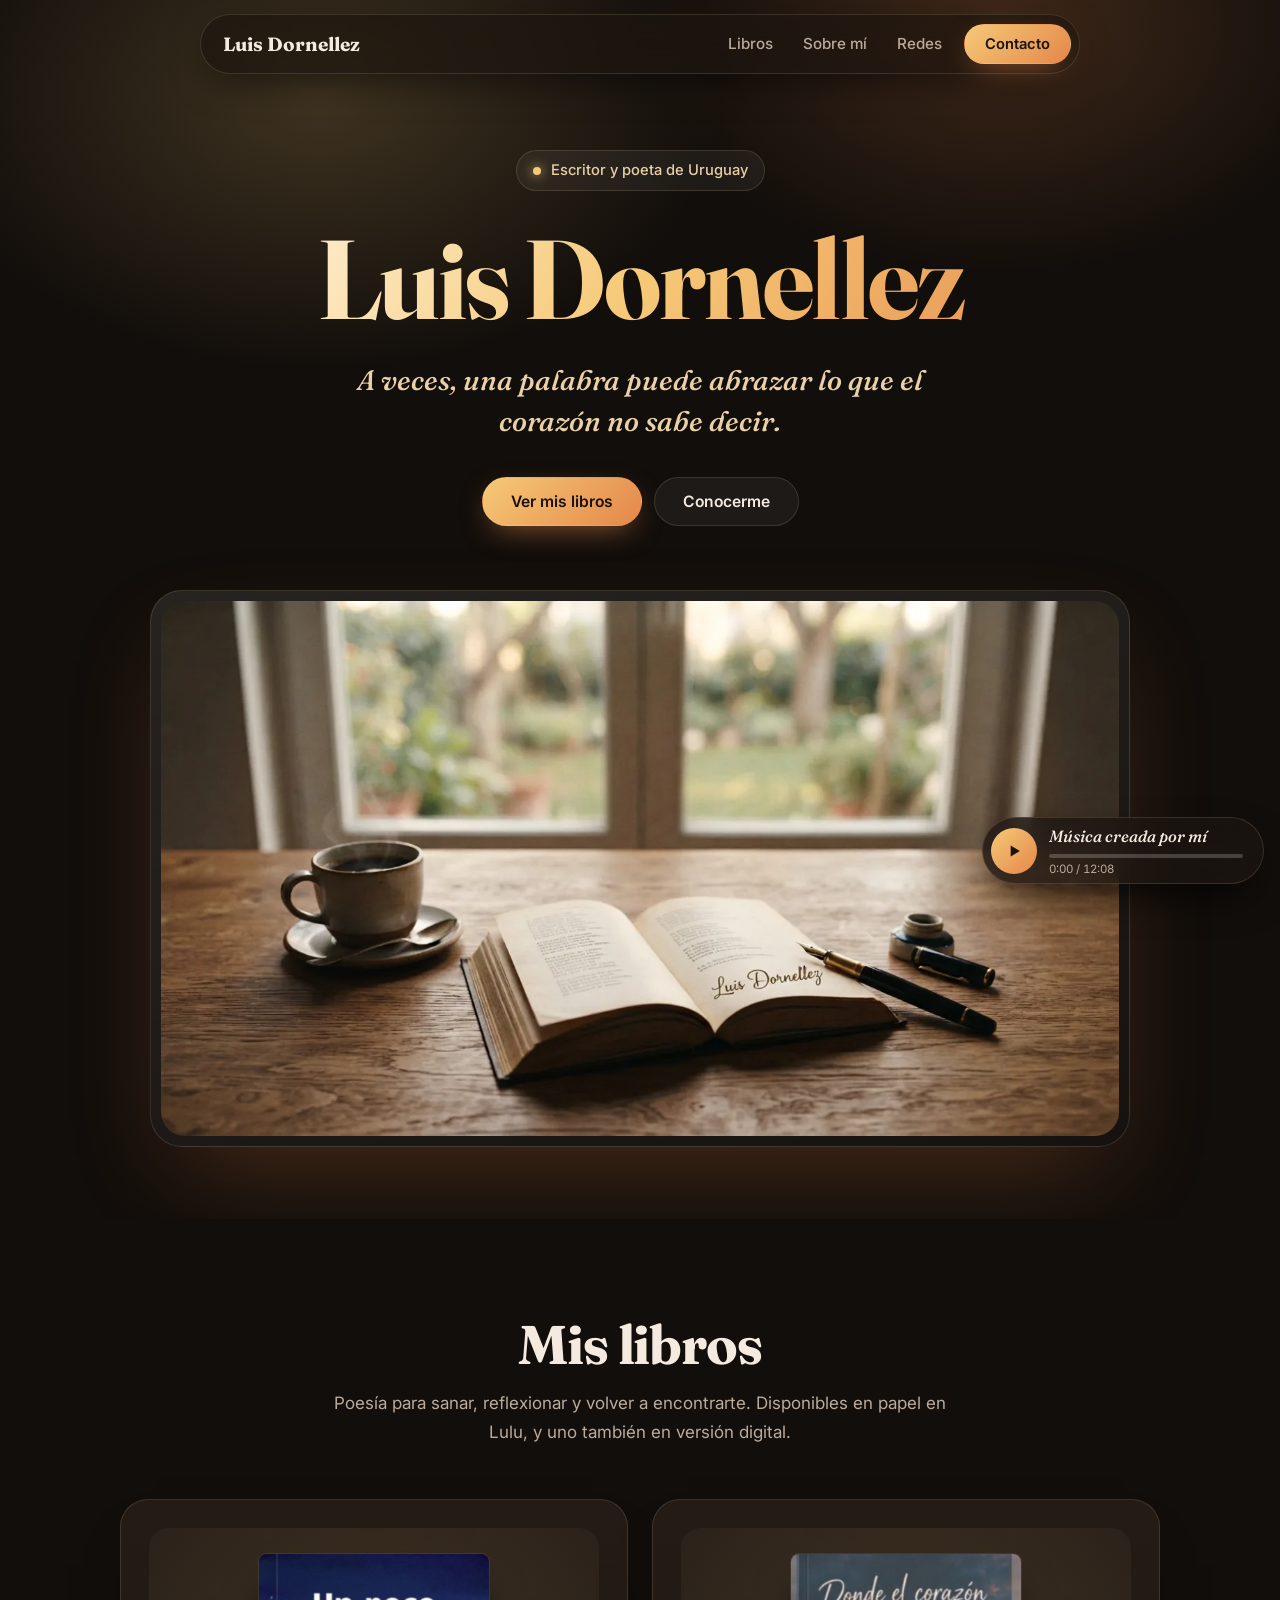
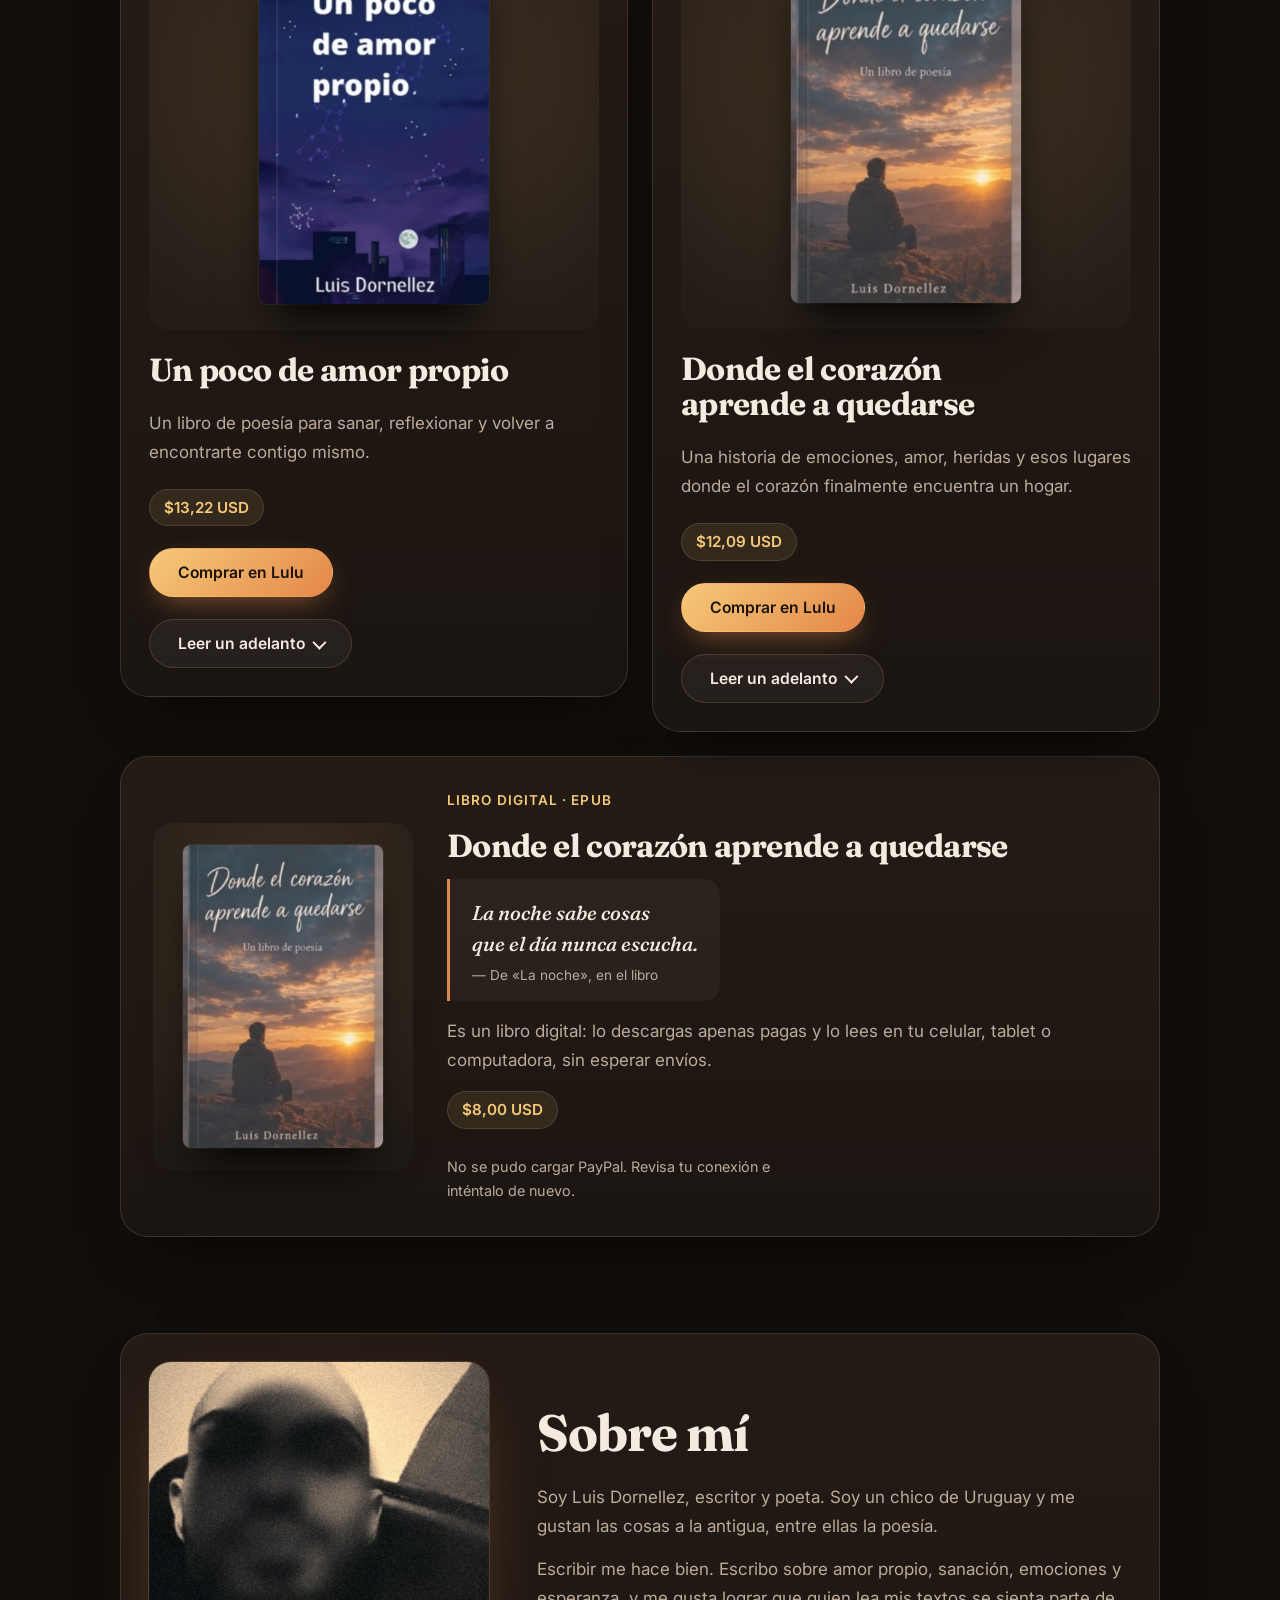
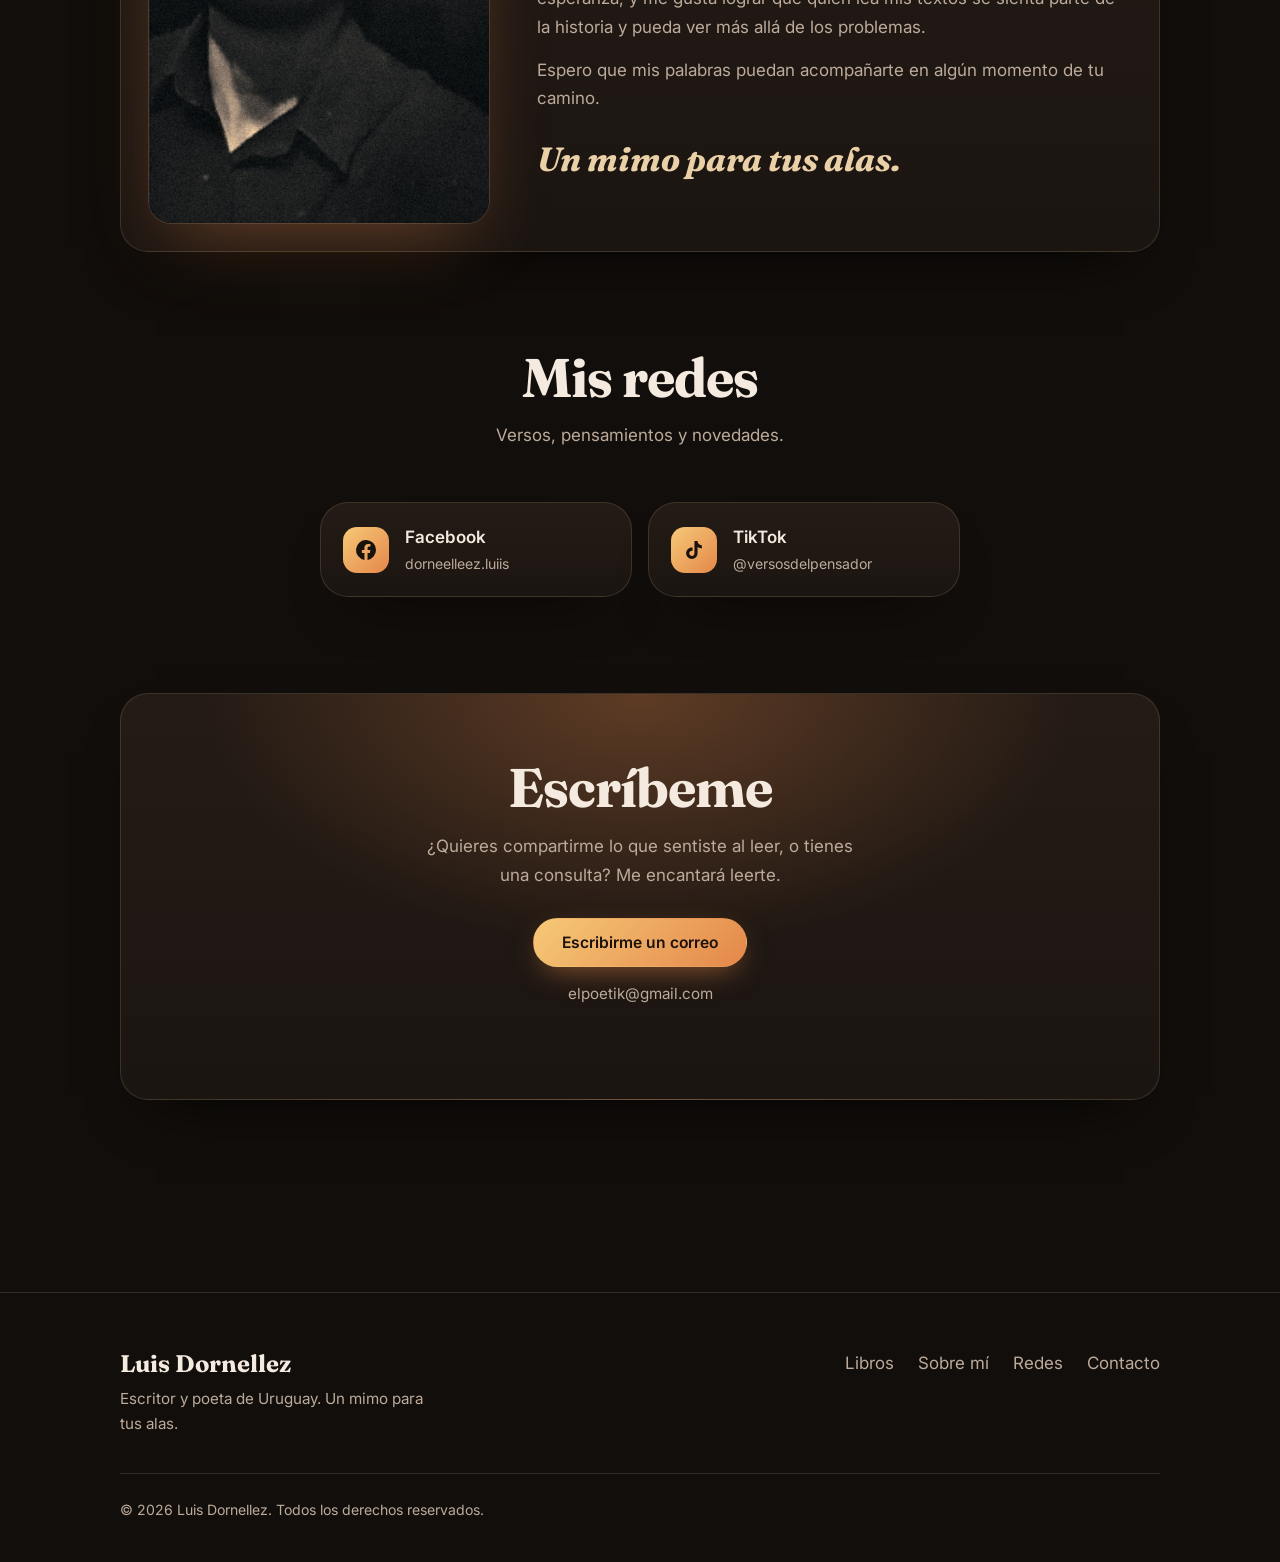
==== index.html @ 33aee52f "Add files via upload" ====
<!DOCTYPE html>
<html lang="es">
<head>
<meta charset="UTF-8">
<meta name="viewport" content="width=device-width, initial-scale=1, viewport-fit=cover">
<title>Luis Dornellez | Escritor y poeta de Uruguay</title>
<meta name="description" content="Libros de poesía y emociones de Luis Dornellez, escritor y poeta de Uruguay: «Un poco de amor propio» y «Donde el corazón aprende a quedarse». Lee un adelanto y cómpralos en Lulu.">
<meta name="author" content="Luis Dornellez">
<meta name="robots" content="index, follow, max-image-preview:large">
<meta name="google" content="notranslate">
<meta name="theme-color" content="#120e0b">
<meta name="color-scheme" content="dark">
<link rel="canonical" href="https://luisdornellez.github.io/">
<link rel="icon" href="favicon.svg" type="image/svg+xml">
<link rel="icon" href="favicon-32.png" type="image/png" sizes="32x32">
<link rel="apple-touch-icon" href="apple-touch-icon.png">
<link rel="manifest" href="site.webmanifest">
<meta property="og:type" content="website">
<meta property="og:site_name" content="Luis Dornellez">
<meta property="og:locale" content="es_LA">
<meta property="og:title" content="Luis Dornellez | Escritor y poeta de Uruguay">
<meta property="og:description" content="A veces, una palabra puede abrazar lo que el corazón no sabe decir.">
<meta property="og:url" content="https://luisdornellez.github.io/">
<meta property="og:image" content="https://luisdornellez.github.io/og-image.png">
<meta property="og:image:width" content="1200">
<meta property="og:image:height" content="630">
<meta property="og:image:alt" content="Luis Dornellez, escritor y poeta">
<meta name="twitter:card" content="summary_large_image">
<meta name="twitter:title" content="Luis Dornellez | Escritor y poeta de Uruguay">
<meta name="twitter:description" content="A veces, una palabra puede abrazar lo que el corazón no sabe decir.">
<meta name="twitter:image" content="https://luisdornellez.github.io/og-image.png">
<link rel="preconnect" href="https://fonts.googleapis.com">
<link rel="preconnect" href="https://fonts.gstatic.com" crossorigin>
<link href="https://fonts.googleapis.com/css2?family=Fraunces:opsz,wght@9..144,500;9..144,700&family=Inter:wght@400;500;600;700&display=swap" rel="stylesheet">
<style>
:root{color-scheme:dark;--bg:#120e0b;--s1:#1b1511;--s2:#241b15;--bd:rgba(234,208,167,.15);--tx:#f4eadf;--mu:#bcab9b;--oro:#ead0a7;--a1:#f6c977;--a2:#e4874a;--fd:'Fraunces',Georgia,serif;--fb:'Inter',system-ui,-apple-system,'Segoe UI',sans-serif}
*{box-sizing:border-box}
html{scroll-behavior:smooth;scroll-padding-top:96px}
body{margin:0;font:400 17px/1.7 var(--fb);background:var(--bg);color:var(--tx);-webkit-font-smoothing:antialiased;overflow-x:hidden}
img{display:block;max-width:100%;height:auto}
h1,h2,h3{font-family:var(--fd);font-weight:700;line-height:1.1;margin:0;letter-spacing:-.02em;text-wrap:balance}
p{margin:0}
a{color:var(--a1)}
:focus-visible{outline:3px solid var(--a1);outline-offset:3px;border-radius:8px}
.skip{position:absolute;left:12px;top:-70px;z-index:50;background:var(--a1);color:#1a120c;padding:10px 16px;border-radius:999px;font-weight:600}
.skip:focus{top:12px}
.wrap{max-width:1080px;margin:0 auto;padding:0 20px}

/* Barra flotante de cristal */
.nav-wrap{position:fixed;top:14px;left:0;right:0;z-index:30;padding:0 14px;pointer-events:none}
.nav{pointer-events:auto;max-width:880px;margin:0 auto;display:flex;align-items:center;gap:8px;padding:8px 8px 8px 22px;background:rgba(27,21,17,.68);border:1px solid var(--bd);border-radius:999px;-webkit-backdrop-filter:blur(16px) saturate(140%);backdrop-filter:blur(16px) saturate(140%);box-shadow:0 12px 40px -12px rgba(0,0,0,.7)}
.brand{font:700 1.2rem var(--fd);color:var(--tx);text-decoration:none;margin-right:auto;white-space:nowrap}
.nav ul{display:flex;gap:2px;margin:0;padding:0;list-style:none}
.nav ul a{display:block;padding:8px 14px;border-radius:999px;color:var(--mu);font-size:.95rem;font-weight:500;text-decoration:none;transition:color .2s,background .2s}
.nav ul a:hover{color:var(--tx);background:rgba(255,255,255,.07)}

/* Botones */
.btn{display:inline-flex;align-items:center;justify-content:center;gap:8px;padding:14px 28px;border:1px solid transparent;border-radius:999px;background:linear-gradient(135deg,var(--a1),var(--a2));color:#1a120c;font:600 .98rem var(--fb);text-decoration:none;cursor:pointer;box-shadow:0 10px 30px -10px rgba(228,135,74,.65);transition:transform .2s,box-shadow .2s,background .2s}
.btn:hover{transform:translateY(-2px);box-shadow:0 14px 34px -10px rgba(228,135,74,.85)}
.btn-sm{padding:10px 20px;font-size:.92rem}
.btn-ghost{background:rgba(255,255,255,.05);border-color:var(--bd);color:var(--tx);box-shadow:none}
.btn-ghost:hover{background:rgba(255,255,255,.1);box-shadow:none}

/* Portada */
.hero{position:relative;padding:150px 0 72px;text-align:center;overflow:hidden}
.hero::before{content:"";position:absolute;inset:-10% 0 auto;height:720px;background:radial-gradient(45% 55% at 25% 30%,rgba(246,201,119,.2),transparent 70%),radial-gradient(40% 50% at 78% 20%,rgba(228,135,74,.22),transparent 70%);pointer-events:none}
.hero .wrap{position:relative}
.badge{display:inline-flex;align-items:center;gap:10px;padding:7px 16px;border:1px solid var(--bd);border-radius:999px;background:rgba(255,255,255,.05);color:var(--oro);font-size:.92rem;font-weight:500}
.badge::before{content:"";width:8px;height:8px;border-radius:50%;background:var(--a1);box-shadow:0 0 12px var(--a1)}
.hero h1{margin:26px 0 20px;font-size:clamp(3.2rem,10.5vw,7rem);background:linear-gradient(120deg,#fff3dc 10%,var(--a1) 50%,var(--a2));-webkit-background-clip:text;background-clip:text;color:transparent}
.lema{max-width:34ch;margin:0 auto 36px;font:500 clamp(1.3rem,3vw,1.75rem)/1.45 var(--fd);font-style:italic;color:var(--oro)}
.cta{display:flex;flex-wrap:wrap;justify-content:center;gap:12px}
.hero-img{position:relative;margin:64px auto 0;max-width:980px;padding:10px;border:1px solid var(--bd);border-radius:32px;background:linear-gradient(160deg,rgba(255,255,255,.09),rgba(255,255,255,.02));box-shadow:0 40px 100px -30px rgba(228,135,74,.35),0 30px 60px -30px #000}
.hero-img img{width:100%;border-radius:24px;aspect-ratio:1376/768;object-fit:cover}
.hero .badge,.hero h1,.hero .lema,.hero .cta,.hero-img{animation:entra .8s cubic-bezier(.2,.7,.2,1) both}
.hero h1{animation-delay:.08s}.hero .lema{animation-delay:.16s}.hero .cta{animation-delay:.24s}.hero-img{animation-delay:.34s}
@keyframes entra{from{opacity:0;transform:translateY(18px)}}

/* Secciones */
.sec{padding:96px 0}
.cab{max-width:620px;margin:0 auto 52px;text-align:center}
.cab h2{font-size:clamp(2.2rem,5vw,3.4rem)}
.cab p{margin-top:14px;color:var(--mu)}
.card{background:linear-gradient(180deg,var(--s2),var(--s1));border:1px solid var(--bd);border-radius:28px;box-shadow:0 30px 60px -36px #000}

/* Libros */
.libros{display:grid;grid-template-columns:repeat(2,1fr);gap:24px;align-items:start}
.libro{display:flex;flex-direction:column;gap:22px;padding:28px}
.libro .portada{display:flex;justify-content:center;padding:26px;border-radius:20px;background:radial-gradient(70% 70% at 50% 40%,rgba(246,201,119,.16),rgba(255,255,255,.02))}
.libro .portada img{width:min(100%,230px);border-radius:8px;box-shadow:0 26px 44px -14px #000,0 0 0 1px rgba(255,255,255,.08)}
.portada-vacia{width:min(100%,230px);aspect-ratio:2/3;display:grid;place-items:center;padding:20px;border-radius:8px;background:var(--s1);color:var(--oro);font:700 1.4rem/1.2 var(--fd);text-align:center}
.libro h3{font-size:clamp(1.6rem,3vw,2rem)}
.libro p{color:var(--mu)}
.precio{align-self:flex-start;padding:5px 14px;border:1px solid var(--bd);border-radius:999px;background:rgba(246,201,119,.1);color:var(--a1);font-weight:600;font-size:.95rem}
.acciones{display:flex;flex-wrap:wrap;gap:10px;margin-top:auto}
.adelanto summary{list-style:none;cursor:pointer;user-select:none}
.adelanto summary::-webkit-details-marker{display:none}
.adelanto summary::after{content:"";width:8px;height:8px;border:solid currentColor;border-width:0 2px 2px 0;transform:rotate(45deg) translateY(-2px);transition:transform .25s}
.adelanto[open] summary::after{transform:rotate(-135deg)}
.adelanto-texto{margin-top:16px;padding:22px 24px;border-left:3px solid var(--a2);border-radius:0 16px 16px 0;background:rgba(255,255,255,.04);font:500 italic 1.2rem/1.65 var(--fd);color:var(--tx);animation:entra .35s both}
.adelanto-texto small{display:block;margin-top:12px;font:600 .88rem var(--fb);font-style:normal;color:var(--a1)}

/* Sobre mí */
.autor{display:grid;grid-template-columns:minmax(0,340px) 1fr;gap:48px;align-items:center;padding:28px}
.autor img{width:100%;border-radius:22px;aspect-ratio:912/1236;object-fit:cover;box-shadow:0 0 0 1px var(--bd),0 30px 70px -24px rgba(228,135,74,.4)}
.autor h2{font-size:clamp(2.2rem,5vw,3.2rem);margin-bottom:22px}
.autor p+p{margin-top:14px}
.autor p{color:var(--mu);max-width:54ch}
.autor .cita{margin-top:26px;font:700 italic clamp(1.6rem,3.5vw,2.1rem)/1.2 var(--fd);color:var(--oro)}

/* Redes */
.redes{display:grid;grid-template-columns:repeat(2,1fr);gap:16px;max-width:640px;margin:0 auto;padding:0;list-style:none}
.red{display:flex;align-items:center;gap:16px;padding:20px 22px;color:var(--tx);font-weight:600;text-decoration:none;transition:transform .2s,border-color .2s}
.red:hover{transform:translateY(-3px);border-color:rgba(246,201,119,.5)}
.red i{display:grid;place-items:center;width:46px;height:46px;border-radius:14px;background:linear-gradient(135deg,var(--a1),var(--a2))}
.red svg{width:24px;height:24px;fill:#1a120c}
.red span{display:block;font-weight:400;font-size:.88rem;color:var(--mu)}

/* Contacto */
.contacto{position:relative;padding:64px 24px;text-align:center;overflow:hidden;background:radial-gradient(60% 90% at 50% 0%,rgba(228,135,74,.3),transparent 70%),linear-gradient(180deg,var(--s2),var(--s1))}
.contacto h2{font-size:clamp(2.2rem,5vw,3.4rem)}
.contacto p{margin:14px auto 28px;max-width:40ch;color:var(--mu)}
.correo{margin-top:18px;font-size:.95rem;color:var(--oro)}

/* Pie */
footer{margin-top:96px;padding:56px 0 40px;border-top:1px solid var(--bd)}
.pie{display:flex;flex-wrap:wrap;justify-content:space-between;gap:32px}
.pie strong{display:block;margin-bottom:8px;font:700 1.5rem var(--fd)}
.pie p{max-width:32ch;color:var(--mu);font-size:.95rem}
.pie nav{display:flex;flex-wrap:wrap;gap:8px 24px;align-content:flex-start}
.pie nav a{color:var(--mu);text-decoration:none}
.pie nav a:hover{color:var(--a1)}
.copy{margin-top:36px;padding-top:24px;border-top:1px solid var(--bd);color:var(--mu);font-size:.88rem}

/* Reproductor flotante */
.player{position:fixed;right:max(16px,env(safe-area-inset-right));bottom:max(16px,env(safe-area-inset-bottom));z-index:40;display:flex;align-items:center;gap:12px;width:282px;padding:8px 20px 8px 8px;background:rgba(27,21,17,.78);border:1px solid var(--bd);border-radius:999px;-webkit-backdrop-filter:blur(16px);backdrop-filter:blur(16px);box-shadow:0 18px 44px -14px #000}
.player[hidden]{display:none}
.player button{flex:none;display:grid;place-items:center;width:46px;height:46px;padding:0;border:0;border-radius:50%;background:linear-gradient(135deg,var(--a1),var(--a2));cursor:pointer;transition:transform .2s}
.player button:hover{transform:scale(1.06)}
.player svg{width:20px;height:20px;fill:#1a120c}
.i-pausa,.player.sonando .i-play{display:none}
.player.sonando .i-pausa{display:block}
.player.sonando button{box-shadow:0 0 0 5px rgba(246,201,119,.18)}
.p-info{flex:1;min-width:0}
.p-tit{overflow:hidden;font:italic 500 1.02rem/1.3 var(--fd);white-space:nowrap;text-overflow:ellipsis}
.barra{position:relative;display:flex;align-items:center;height:16px;cursor:pointer}
.barra::before{content:"";position:absolute;left:0;right:0;height:4px;border-radius:4px;background:rgba(255,255,255,.2)}
.barra i{position:relative;display:block;width:0;height:4px;border-radius:4px;background:linear-gradient(90deg,var(--a1),var(--a2))}
.p-tiempo{font-size:11.5px;line-height:1;color:var(--mu);font-variant-numeric:tabular-nums}

@media (max-width:860px){
  .libros,.autor{grid-template-columns:1fr}
  .autor{gap:30px;text-align:center}
  .autor img{max-width:280px;margin:0 auto}
  .autor p{margin-left:auto;margin-right:auto}
}
@media (max-width:640px){
  .nav ul{display:none}
  .hero{padding:118px 0 56px}
  .sec{padding:68px 0}
  .redes{grid-template-columns:1fr}
  .hero-img{padding:6px;border-radius:24px;margin-top:48px}
  .hero-img img{border-radius:18px}
  .player{left:16px;right:16px;width:auto}
  footer{margin-top:68px;padding-bottom:96px}
}
@media (prefers-reduced-motion:reduce){
  html{scroll-behavior:auto}
  *,*::before,*::after{animation:none!important;transition:none!important}
}

/* Libro digital */
.digital{display:grid;grid-template-columns:minmax(0,260px) 1fr;gap:34px;align-items:center;margin-top:24px;padding:32px}
.digital .portada{display:flex;justify-content:center;padding:22px;border-radius:20px;background:radial-gradient(70% 70% at 50% 40%,rgba(246,201,119,.16),rgba(255,255,255,.02))}
.digital .portada img{width:min(100%,200px);border-radius:8px;box-shadow:0 26px 44px -14px #000,0 0 0 1px rgba(255,255,255,.08)}
.digital-info{display:flex;flex-direction:column;gap:16px;align-items:flex-start;min-width:0}
.digital h3{font-size:clamp(1.6rem,3vw,2rem)}
.digital p,.digital li{color:var(--mu)}
.etiqueta{color:var(--a1);font-weight:600;font-size:.85rem;letter-spacing:.08em;text-transform:uppercase}
.muestra{margin:0;padding:18px 22px;border-left:3px solid var(--a2);border-radius:0 16px 16px 0;background:rgba(255,255,255,.04);font:500 italic 1.25rem/1.55 var(--fd);color:var(--tx)}
.muestra cite{display:block;margin-top:8px;font:400 .85rem var(--fb);font-style:normal;color:var(--mu)}
#zona-compra{width:100%;max-width:380px}
#zona-descarga{width:100%;padding:22px;border:1px solid var(--bd);border-radius:20px;background:rgba(246,201,119,.07)}
.digital [hidden]{display:none!important}
.digital h4{margin:0 0 14px;font:700 1.45rem var(--fd);color:var(--oro)}
.digital ul{margin:8px 0 14px;padding-left:20px}
.digital .nota{font-size:.9rem;margin-top:10px}
@media (max-width:860px){.digital{grid-template-columns:1fr;padding:24px}.digital .portada{max-width:260px;margin:0 auto}}
</style>
<script type="application/ld+json">
{"@context":"https://schema.org","@graph":[
{"@type":"WebSite","@id":"https://luisdornellez.github.io/#web","url":"https://luisdornellez.github.io/","name":"Luis Dornellez","inLanguage":"es","publisher":{"@id":"https://luisdornellez.github.io/#autor"}},
{"@type":"Person","@id":"https://luisdornellez.github.io/#autor","name":"Luis Dornellez","jobTitle":"Escritor y poeta","url":"https://luisdornellez.github.io/","image":"https://luisdornellez.github.io/autor-luis-dornellez.jpg","email":"elpoetik@gmail.com","nationality":{"@type":"Country","name":"Uruguay"},"sameAs":["https://www.facebook.com/dorneelleez.luiis/","https://www.tiktok.com/@versosdelpensador"]},
{"@type":"Book","name":"Un poco de amor propio","inLanguage":"es","bookFormat":"https://schema.org/Paperback","author":{"@id":"https://luisdornellez.github.io/#autor"},"image":"https://luisdornellez.github.io/portada-un-poco-de-amor-propio.jpg","url":"https://www.lulu.com/shop/luis-dornellez/un-poco-de-amor-propio/paperback/product-je8dn5g.html?page=1&pageSize=4","offers":{"@type":"Offer","price":"13.22","priceCurrency":"USD","availability":"https://schema.org/InStock","url":"https://www.lulu.com/shop/luis-dornellez/un-poco-de-amor-propio/paperback/product-je8dn5g.html?page=1&pageSize=4"}},
{"@type":"Book","name":"Donde el corazón aprende a quedarse","inLanguage":"es","bookFormat":"https://schema.org/Paperback","author":{"@id":"https://luisdornellez.github.io/#autor"},"image":"https://luisdornellez.github.io/portada-donde-el-corazon-aprende-a-quedarse.jpg","url":"https://www.lulu.com/shop/luis-dornellez/donde-el-coraz%C3%B3n-aprende-a-quedarse/paperback/product-rm26kr6.html?page=1&pageSize=4","offers":{"@type":"Offer","price":"12.09","priceCurrency":"USD","availability":"https://schema.org/InStock","url":"https://www.lulu.com/shop/luis-dornellez/donde-el-coraz%C3%B3n-aprende-a-quedarse/paperback/product-rm26kr6.html?page=1&pageSize=4"}}
]}
</script>
</head>
<body>
<a class="skip" href="#contenido">Saltar al contenido</a>

<header class="nav-wrap">
  <nav class="nav" aria-label="Principal">
    <a class="brand" href="#inicio">Luis Dornellez</a>
    <ul><li><a href="#libros">Libros</a></li><li><a href="#sobre-mi">Sobre mí</a></li><li><a href="#redes">Redes</a></li></ul>
    <a class="btn btn-sm" href="#contacto">Contacto</a>
  </nav>
</header>

<div class="player" id="player">
  <button id="botonMusica" type="button" aria-label="Reproducir música"><svg class="i-play" viewBox="0 0 24 24" aria-hidden="true"><path d="M8 5.5v13l11-6.5z"/></svg><svg class="i-pausa" viewBox="0 0 24 24" aria-hidden="true"><path d="M7 5h3.5v14H7zM13.5 5H17v14h-3.5z"/></svg></button>
  <div class="p-info">
    <div class="p-tit">Música creada por mí</div>
    <div class="barra" id="progreso" role="slider" tabindex="0" aria-label="Posición de la música" aria-valuemin="0" aria-valuemax="100" aria-valuenow="0"><i id="progresoBarra"></i></div>
    <div class="p-tiempo" id="tiempo">0:00</div>
  </div>
</div>
<audio id="musica" src="musica-creada-por-mi.mp3" preload="metadata"></audio>

<main id="contenido">
  <section class="hero" id="inicio">
    <div class="wrap">
      <p class="badge">Escritor y poeta de Uruguay</p>
      <h1>Luis Dornellez</h1>
      <p class="lema">A veces, una palabra puede abrazar lo que el corazón no sabe decir.</p>
      <div class="cta"><a class="btn" href="#libros">Ver mis libros</a><a class="btn btn-ghost" href="#sobre-mi">Conocerme</a></div>
      <figure class="hero-img" style="margin-bottom:0"><img src="hero.webp" width="1376" height="768" fetchpriority="high" alt="Libro de poemas abierto con la firma de Luis Dornellez, junto a una taza de café y una pluma, frente a una ventana"></figure>
    </div>
  </section>

  <section class="sec" id="libros">
    <div class="wrap">
      <div class="cab"><h2>Mis libros</h2><p>Poesía para sanar, reflexionar y volver a encontrarte. Disponibles en papel en Lulu, y uno también en versión digital.</p></div>
      <div class="libros">
        <article class="card libro">
          <div class="portada"><img src="portada-un-poco-de-amor-propio.jpg" width="309" height="470" loading="lazy" alt="Portada del libro Un poco de amor propio"></div>
          <h3>Un poco de amor propio</h3>
          <p>Un libro de poesía para sanar, reflexionar y volver a encontrarte contigo mismo.</p>
          <span class="precio">$13,22 USD</span>
          <div class="acciones"><a class="btn" href="https://www.lulu.com/shop/luis-dornellez/un-poco-de-amor-propio/paperback/product-je8dn5g.html?page=1&amp;pageSize=4" target="_blank" rel="noopener noreferrer">Comprar en Lulu</a></div>
          <details class="adelanto"><summary class="btn btn-ghost">Leer un adelanto</summary>
            <p class="adelanto-texto">No mires atrás y deja esos miedos, es hora de avanzar y sanar. Eres fuerte con esas ganas de nunca rendirte, incluso con tantas piedras en el camino. Veo felicidad en ti, veo una persona increíble, solo mírate al espejo y visualiza todas las veces que pudiste levantarte. Eres lo más hermoso de esta vida, por favor, no te rindas.<small>De «Un poco de amor propio», de Luis Dornellez</small></p>
          </details>
        </article>

        <article class="card libro">
          <div class="portada"><img src="portada-donde-el-corazon-aprende-a-quedarse.jpg" width="301" height="457" loading="lazy" alt="Portada del libro Donde el corazón aprende a quedarse"></div>
          <h3>Donde el corazón aprende a quedarse</h3>
          <p>Una historia de emociones, amor, heridas y esos lugares donde el corazón finalmente encuentra un hogar.</p>
          <span class="precio">$12,09 USD</span>
          <div class="acciones"><a class="btn" href="https://www.lulu.com/shop/luis-dornellez/donde-el-coraz%C3%B3n-aprende-a-quedarse/paperback/product-rm26kr6.html?page=1&amp;pageSize=4" target="_blank" rel="noopener noreferrer">Comprar en Lulu</a></div>
          <details class="adelanto"><summary class="btn btn-ghost">Leer un adelanto</summary>
            <p class="adelanto-texto"><strong>A veces</strong><br><br>A veces sonrío<br>porque no quiero explicar<br>todo lo que llevo dentro.<br>A veces digo que estoy bien<br>porque ni yo mismo sé<br>cómo contar lo contrario.<br>Y a veces solamente necesito<br>un poco de silencio,<br>una habitación tranquila<br>y la certeza<br>de que mañana será otro día.<small>De «Donde el corazón aprende a quedarse», de Luis Dornellez</small></p>
          </details>
        </article>
      </div>

        <article class="card digital" id="libro-digital">
          <div class="portada"><img src="portada-donde-el-corazon-aprende-a-quedarse.jpg" width="301" height="457" loading="lazy" alt="Portada de la edición digital de Donde el corazón aprende a quedarse"></div>
          <div class="digital-info">
            <span class="etiqueta">Libro digital · EPUB</span>
            <h3>Donde el corazón aprende a quedarse</h3>
            <blockquote class="muestra">La noche sabe cosas<br>que el día nunca escucha.<cite>— De «La noche», en el libro</cite></blockquote>
            <p>Es un libro digital: lo descargas apenas pagas y lo lees en tu celular, tablet o computadora, sin esperar envíos.</p>
            <span class="precio">$8,00 USD</span>
            <div id="zona-compra">
              <div id="paypal-boton"></div>
              <p class="nota" id="paypal-estado" role="status"></p>
            </div>
            <div id="zona-descarga" hidden>
              <h4>¡Gracias por tu compra! 💛</h4>
              <a class="btn" id="enlace-descarga" href="#" download>Descargar mi libro (EPUB)</a>
              <p style="margin-top:18px"><strong>¿Con qué app lo leo en el celular?</strong></p>
              <ul>
                <li><strong>iPhone o iPad:</strong> abre el archivo con <strong>Libros</strong> (Apple Books), que ya viene en tu equipo.</li>
                <li><strong>Android:</strong> instala <strong>Google Play Libros</strong> (gratis) y ábrelo con esa app. También sirven Lithium o Moon+ Reader.</li>
                <li><strong>Computadora:</strong> Calibre o Thorium Reader, ambos gratis.</li>
              </ul>
              <p class="nota">Guarda el archivo: ya es tuyo. Si algo falla, escríbeme a elpoetik@gmail.com.</p>
            </div>
          </div>
        </article>

    </div>
  </section>

  <section class="sec" id="sobre-mi" style="padding-top:0">
    <div class="wrap">
      <div class="card autor">
        <img src="autor-luis-dornellez.jpg" width="912" height="1236" loading="lazy" alt="Retrato en sombra de Luis Dornellez, escritor y poeta de Uruguay">
        <div>
          <h2>Sobre mí</h2>
          <p>Soy Luis Dornellez, escritor y poeta. Soy un chico de Uruguay y me gustan las cosas a la antigua, entre ellas la poesía.</p>
          <p>Escribir me hace bien. Escribo sobre amor propio, sanación, emociones y esperanza, y me gusta lograr que quien lea mis textos se sienta parte de la historia y pueda ver más allá de los problemas.</p>
          <p>Espero que mis palabras puedan acompañarte en algún momento de tu camino.</p>
          <p class="cita">Un mimo para tus alas.</p>
        </div>
      </div>
    </div>
  </section>

  <section class="sec" id="redes" style="padding-top:0">
    <div class="wrap">
      <div class="cab"><h2>Mis redes</h2><p>Versos, pensamientos y novedades.</p></div>
      <ul class="redes">
        <li><a class="card red" href="https://www.facebook.com/dorneelleez.luiis/" target="_blank" rel="noopener noreferrer"><i><svg viewBox="0 0 24 24" aria-hidden="true"><path d="M22 12a10 10 0 1 0-11.56 9.88v-6.99H7.9V12h2.54V9.8c0-2.5 1.49-3.89 3.78-3.89 1.09 0 2.24.2 2.24.2v2.46h-1.26c-1.24 0-1.63.77-1.63 1.56V12h2.78l-.44 2.89h-2.34v6.99A10 10 0 0 0 22 12z"/></svg></i><div>Facebook<span>dorneelleez.luiis</span></div></a></li>
        <li><a class="card red" href="https://www.tiktok.com/@versosdelpensador" target="_blank" rel="noopener noreferrer"><i><svg viewBox="0 0 24 24" aria-hidden="true"><path d="M16.6 5.82A4.28 4.28 0 0 1 15.54 3h-3.09v12.4a2.59 2.59 0 0 1-2.59 2.5c-1.42 0-2.6-1.16-2.6-2.6 0-1.72 1.66-3.01 3.37-2.48V9.66c-3.45-.46-6.47 2.22-6.47 5.64 0 3.33 2.76 5.7 5.69 5.7 3.14 0 5.69-2.55 5.69-5.7V9.01a7.35 7.35 0 0 0 4.3 1.38V7.3s-1.88.09-3.24-1.48z"/></svg></i><div>TikTok<span>@versosdelpensador</span></div></a></li>
      </ul>
    </div>
  </section>

  <section class="sec" id="contacto" style="padding-top:0">
    <div class="wrap">
      <div class="card contacto">
        <h2>Escríbeme</h2>
        <p>¿Quieres compartirme lo que sentiste al leer, o tienes una consulta? Me encantará leerte.</p>
        <a class="btn" href="mailto:elpoetik@gmail.com?subject=Hola%20Luis">Escribirme un correo</a>
        <p class="correo">elpoetik@gmail.com</p>
      </div>
    </div>
  </section>
</main>

<footer>
  <div class="wrap">
    <div class="pie">
      <div><strong>Luis Dornellez</strong><p>Escritor y poeta de Uruguay. Un mimo para tus alas.</p></div>
      <nav aria-label="Enlaces del pie"><a href="#libros">Libros</a><a href="#sobre-mi">Sobre mí</a><a href="#redes">Redes</a><a href="#contacto">Contacto</a></nav>
    </div>
    <p class="copy">© 2026 Luis Dornellez. Todos los derechos reservados.</p>
  </div>
</footer>

<script>
(() => {
  const audio = document.getElementById('musica'), player = document.getElementById('player'),
        boton = document.getElementById('botonMusica'), barra = document.getElementById('progreso'),
        relleno = document.getElementById('progresoBarra'), tiempo = document.getElementById('tiempo');
  if (!audio || !boton) return;
  const fmt = s => Number.isFinite(s) ? Math.floor(s / 60) + ':' + String(Math.floor(s % 60)).padStart(2, '0') : '0:00';
  const estado = on => { player.classList.toggle('sonando', on); boton.setAttribute('aria-label', on ? 'Pausar música' : 'Reproducir música'); };
  boton.addEventListener('click', () => {
    if (audio.paused) audio.play().then(() => estado(true)).catch(() => estado(false));
    else { audio.pause(); estado(false); }
  });
  const pintar = () => {
    const d = audio.duration, t = audio.currentTime, p = d ? (t / d) * 100 : 0;
    relleno.style.width = p + '%';
    barra.setAttribute('aria-valuenow', Math.round(p));
    barra.setAttribute('aria-valuetext', fmt(t) + (d ? ' de ' + fmt(d) : ''));
    tiempo.textContent = fmt(t) + (d ? ' / ' + fmt(d) : '');
  };
  audio.addEventListener('timeupdate', pintar);
  audio.addEventListener('loadedmetadata', pintar);
  audio.addEventListener('ended', () => { estado(false); audio.currentTime = 0; });
  audio.addEventListener('error', () => { player.hidden = true; });
  barra.addEventListener('click', e => {
    if (!audio.duration) return;
    const r = barra.getBoundingClientRect();
    audio.currentTime = Math.min(Math.max((e.clientX - r.left) / r.width, 0), 1) * audio.duration;
  });
  barra.addEventListener('keydown', e => {
    if (e.key === 'ArrowRight') { e.preventDefault(); audio.currentTime += 5; }
    if (e.key === 'ArrowLeft') { e.preventDefault(); audio.currentTime -= 5; }
  });
})();

(() => {
  // Si una imagen no carga: se quita la principal/autor o se muestra una portada con el título
  const fallar = img => {
    const libro = img.closest('.libro');
    if (!libro) { const f = img.closest('figure') || img; f.remove(); return; }
    const caja = document.createElement('div');
    caja.className = 'portada-vacia';
    caja.setAttribute('role', 'img');
    caja.setAttribute('aria-label', img.alt);
    caja.textContent = libro.querySelector('h3').textContent;
    img.replaceWith(caja);
  };
  document.querySelectorAll('img').forEach(img => {
    if (img.complete && img.naturalWidth === 0) fallar(img);
    else img.addEventListener('error', () => fallar(img), { once: true });
  });
})();
</script>

<script>
(() => {
  // === CONFIGURACIÓN DE PAYPAL: pega aquí tu Client ID (modo Live) ===
  const CLIENT_ID = 'BAAbqjNv_5FvjiUI7rfEzQllz9zvUZ-aKn1nzFvR93hMeHR4uKUqD0k4kvH9YBer2kbEjt7ebxULqPHjnI';
  const MONEDA = 'USD', PRECIO = '8.00';
  const ARCHIVO = 'Donde_el_corazon_aprende_a_quedarse_Luis_Dornellez.epub';
  const CLAVE = 'ld_compra_donde_el_corazon';
  const compra = document.getElementById('zona-compra'), descarga = document.getElementById('zona-descarga'),
        estado = document.getElementById('paypal-estado'), enlace = document.getElementById('enlace-descarga');
  if (!compra) return;
  const desbloquear = (scroll) => {
    enlace.href = ARCHIVO; compra.hidden = true; descarga.hidden = false;
    if (scroll) descarga.scrollIntoView({ behavior: 'smooth', block: 'center' });
  };
  try { if (localStorage.getItem(CLAVE)) { desbloquear(false); return; } } catch (e) {}
  if (CLIENT_ID.startsWith('PEGA_')) { estado.textContent = 'El pago con PayPal estará disponible muy pronto.'; return; }
  const s = document.createElement('script');
  s.src = 'https://www.paypal.com/sdk/js?client-id=' + encodeURIComponent(CLIENT_ID) + '&currency=' + MONEDA + '&components=buttons';
  s.onload = () => paypal.Buttons({
    style: { layout: 'vertical', shape: 'pill', color: 'gold', label: 'pay' },
    createOrder: (d, a) => a.order.create({ purchase_units: [{
      description: 'Donde el corazón aprende a quedarse - libro digital (EPUB)',
      amount: { currency_code: MONEDA, value: PRECIO } }] }),
    onApprove: (d, a) => a.order.capture().then(det => {
      if (det.status === 'COMPLETED') { try { localStorage.setItem(CLAVE, det.id); } catch (e) {} desbloquear(true); }
      else estado.textContent = 'El pago no se completó. Si se te cobró, escríbeme a elpoetik@gmail.com.';
    }),
    onError: () => { estado.textContent = 'Hubo un problema con PayPal. Inténtalo otra vez o escríbeme a elpoetik@gmail.com.'; }
  }).render('#paypal-boton');
  s.onerror = () => { estado.textContent = 'No se pudo cargar PayPal. Revisa tu conexión e inténtalo de nuevo.'; };
  document.head.appendChild(s);
})();
</script>
</body>
</html>
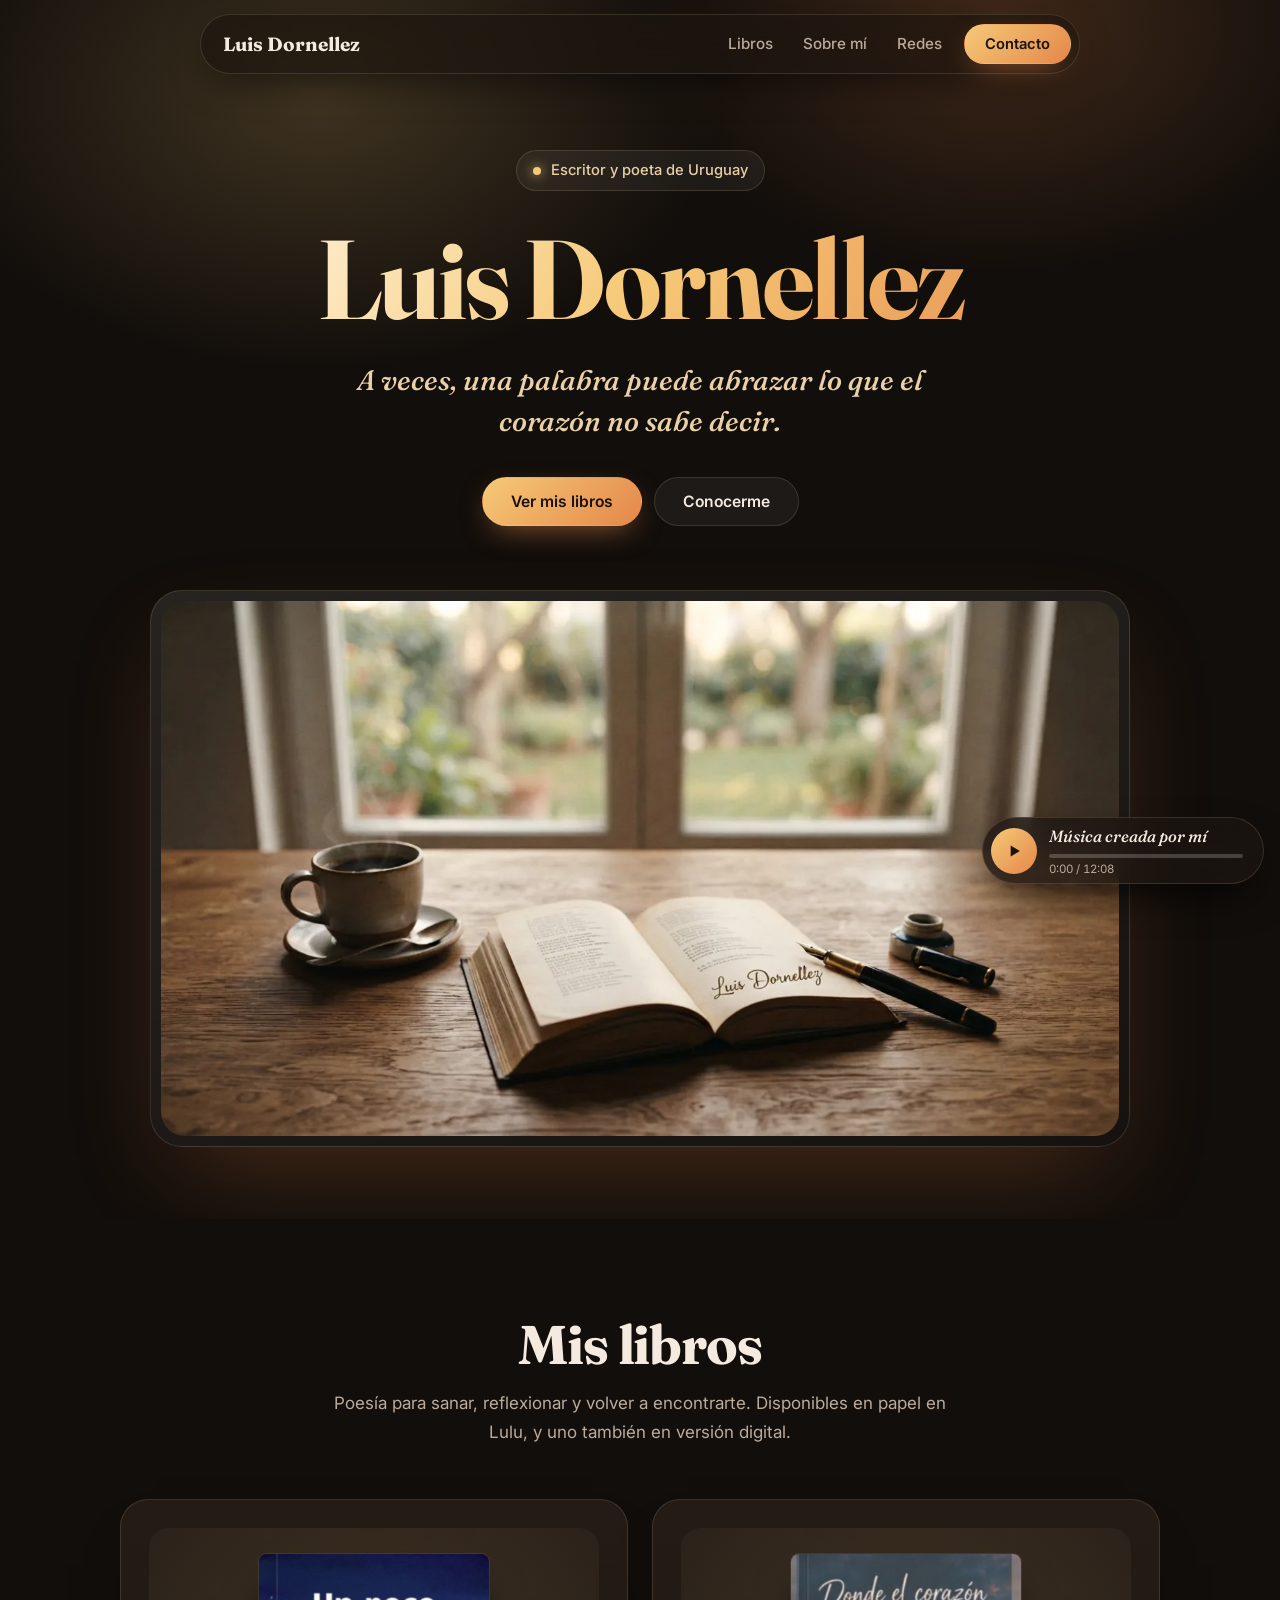
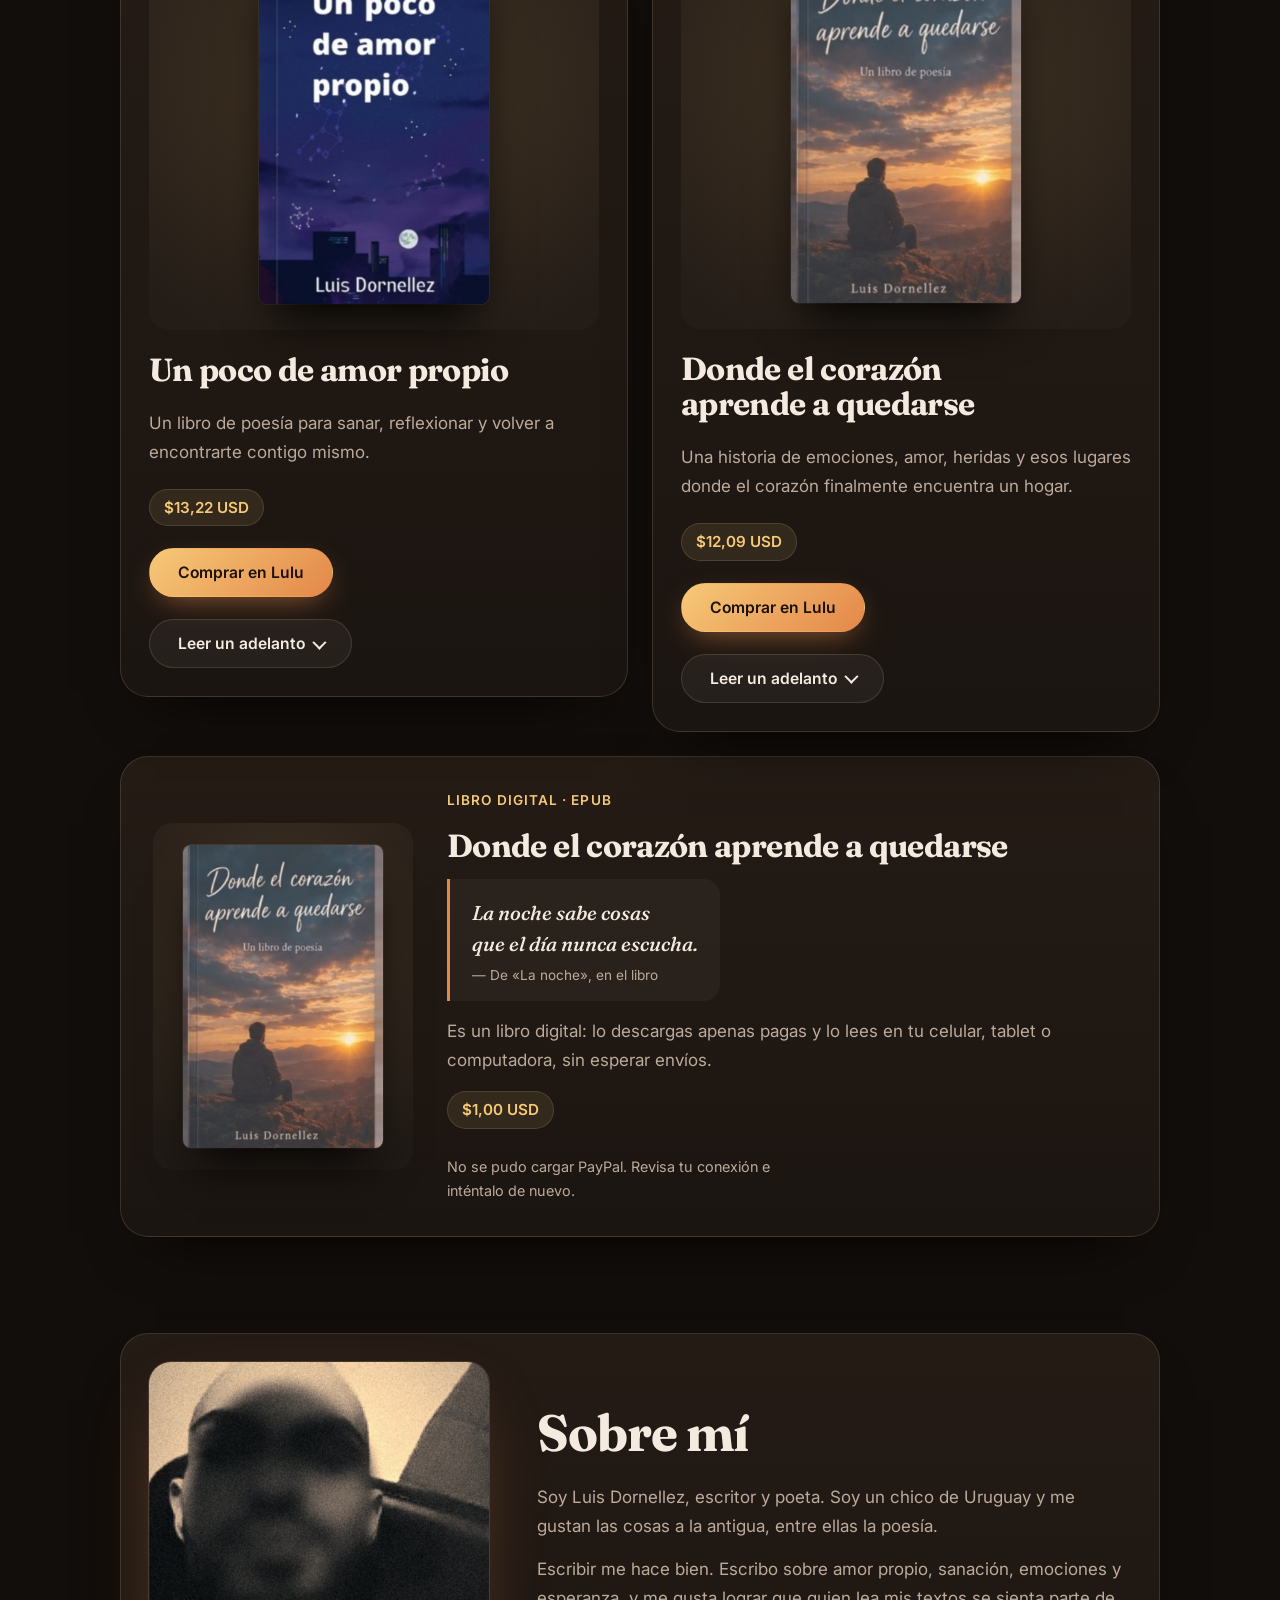
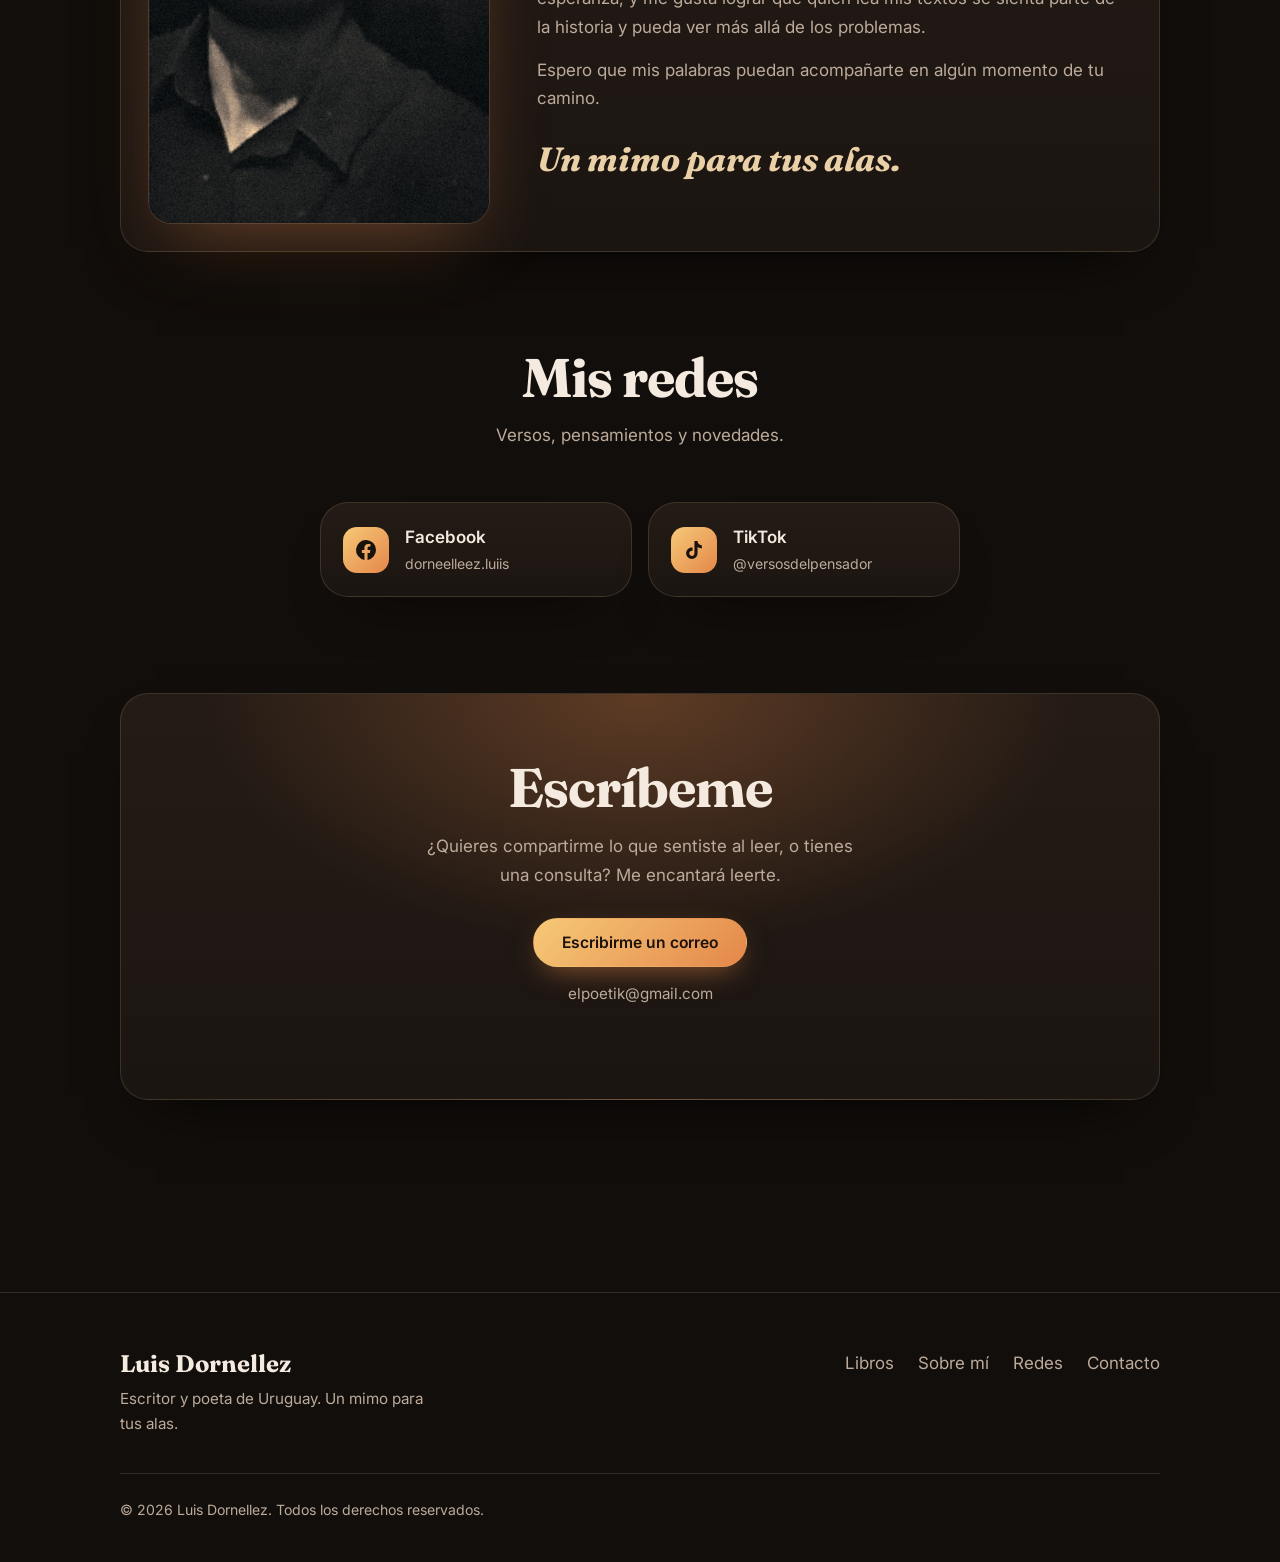
==== commit fb4fb763: "Add files via upload" ====
--- a/index.html
+++ b/index.html
@@ -262,7 +262,7 @@
             <h3>Donde el corazón aprende a quedarse</h3>
             <blockquote class="muestra">La noche sabe cosas<br>que el día nunca escucha.<cite>— De «La noche», en el libro</cite></blockquote>
             <p>Es un libro digital: lo descargas apenas pagas y lo lees en tu celular, tablet o computadora, sin esperar envíos.</p>
-            <span class="precio">$8,00 USD</span>
+            <span class="precio">$1,00 USD</span>
             <div id="zona-compra">
               <div id="paypal-boton"></div>
               <p class="nota" id="paypal-estado" role="status"></p>
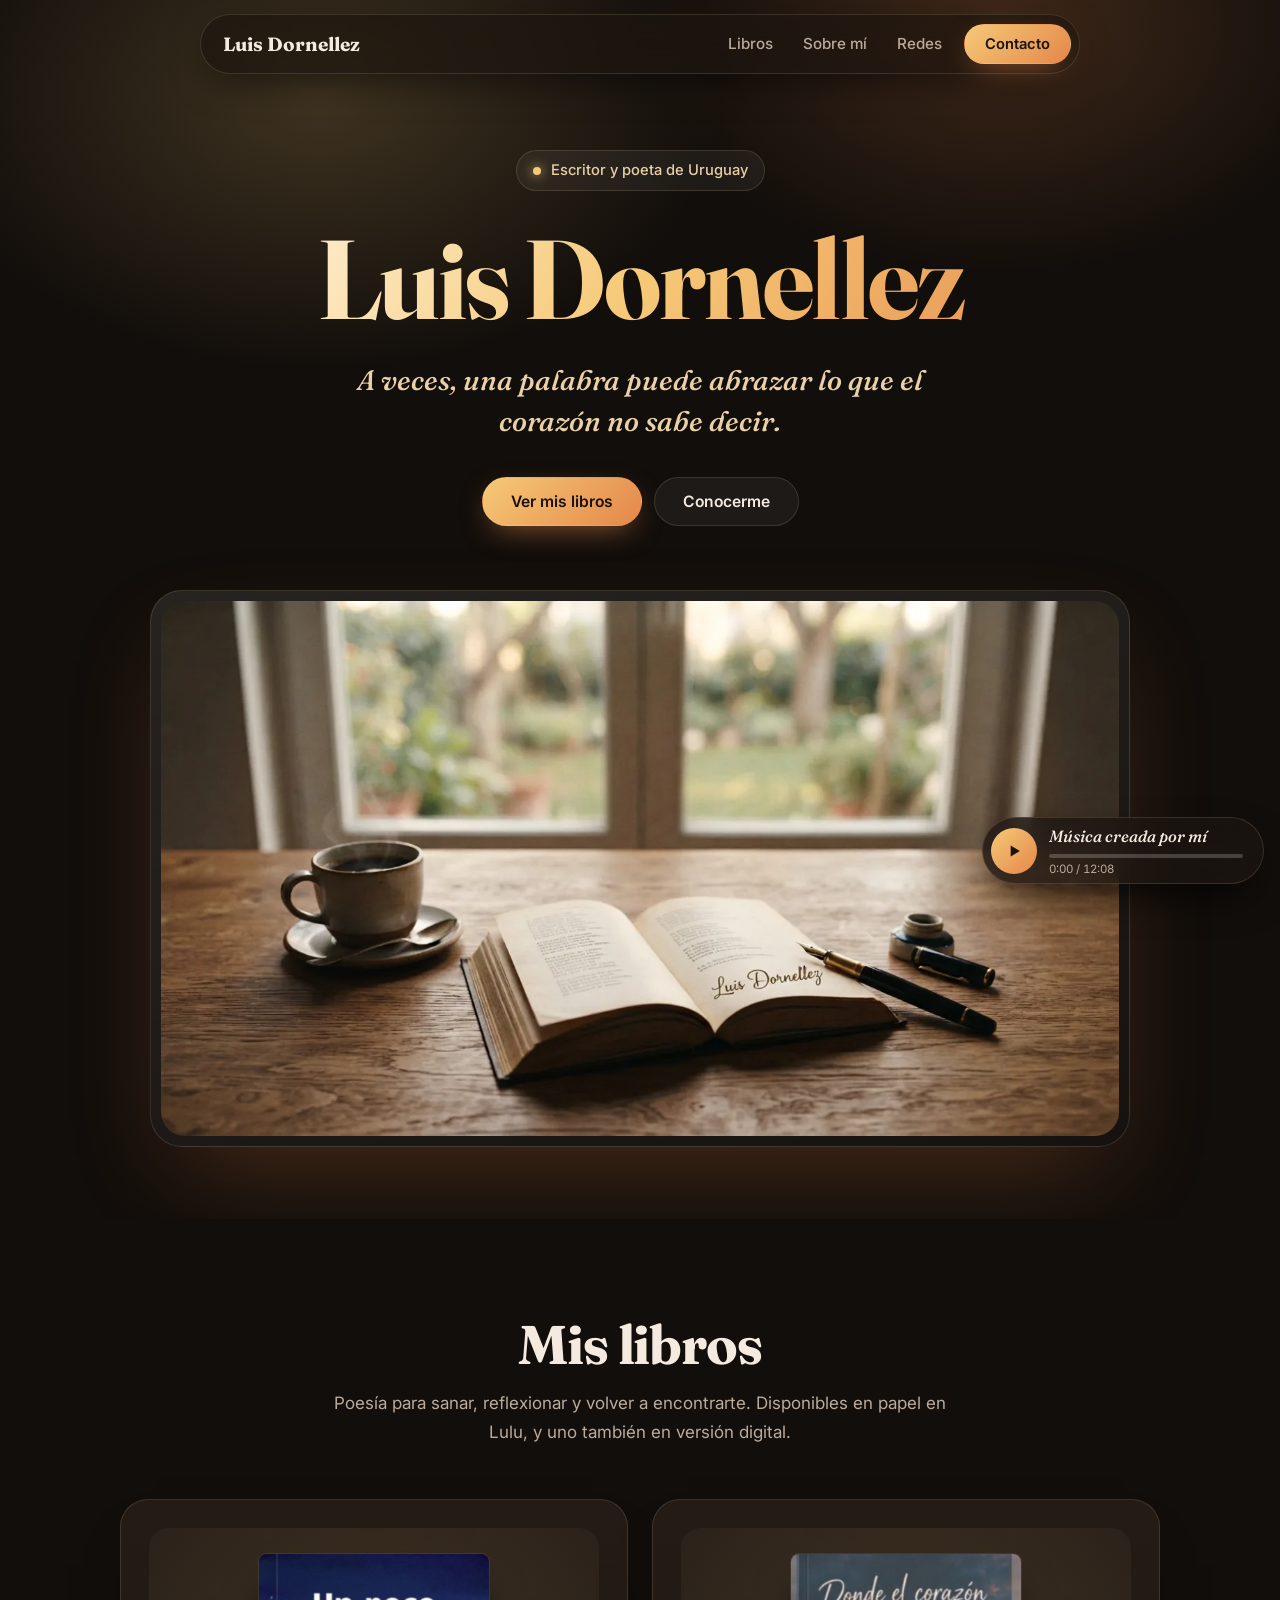
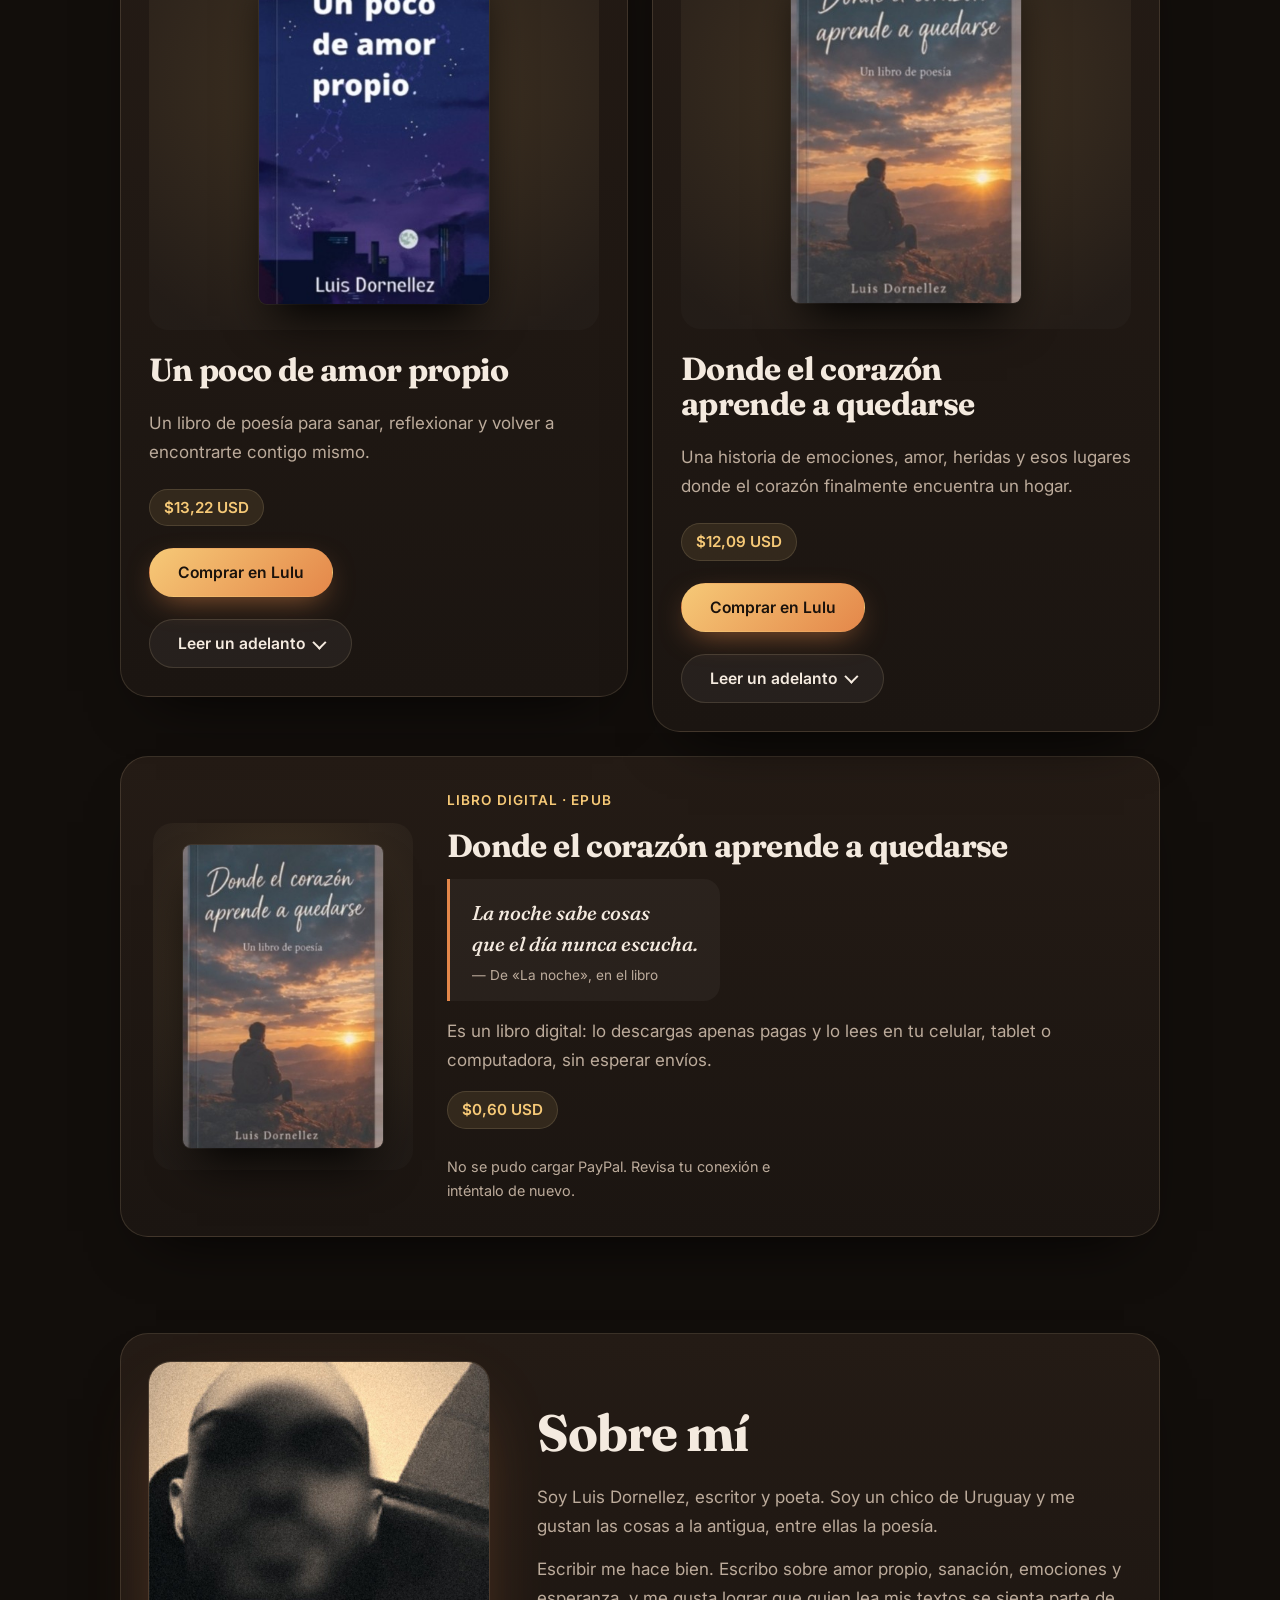
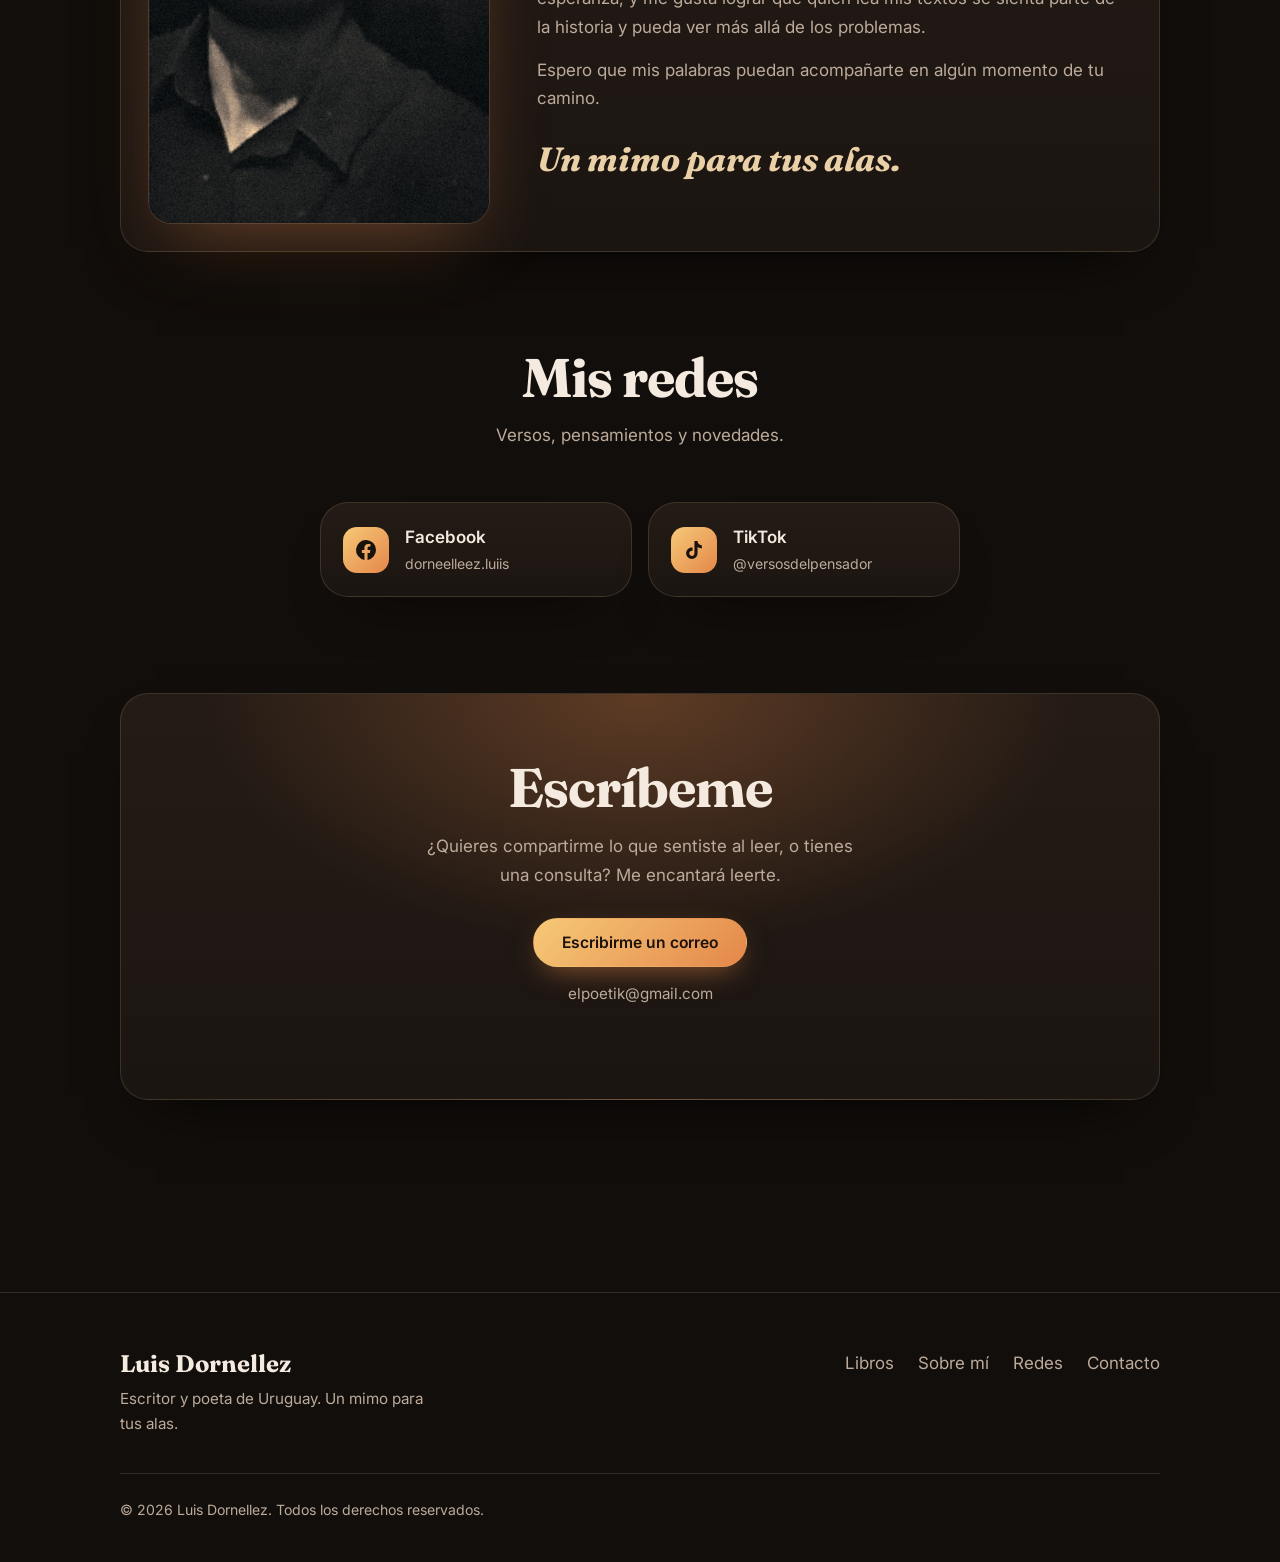
==== commit e0f5e6a1: "Add files via upload" ====
--- a/index.html
+++ b/index.html
@@ -262,7 +262,7 @@
             <h3>Donde el corazón aprende a quedarse</h3>
             <blockquote class="muestra">La noche sabe cosas<br>que el día nunca escucha.<cite>— De «La noche», en el libro</cite></blockquote>
             <p>Es un libro digital: lo descargas apenas pagas y lo lees en tu celular, tablet o computadora, sin esperar envíos.</p>
-            <span class="precio">$1,00 USD</span>
+            <span class="precio">$0,60 USD</span>
             <div id="zona-compra">
               <div id="paypal-boton"></div>
               <p class="nota" id="paypal-estado" role="status"></p>
@@ -388,7 +388,7 @@
 (() => {
   // === CONFIGURACIÓN DE PAYPAL: pega aquí tu Client ID (modo Live) ===
   const CLIENT_ID = 'BAAbqjNv_5FvjiUI7rfEzQllz9zvUZ-aKn1nzFvR93hMeHR4uKUqD0k4kvH9YBer2kbEjt7ebxULqPHjnI';
-  const MONEDA = 'USD', PRECIO = '8.00';
+  const MONEDA = 'USD', PRECIO = '0.60';
   const ARCHIVO = 'Donde_el_corazon_aprende_a_quedarse_Luis_Dornellez.epub';
   const CLAVE = 'ld_compra_donde_el_corazon';
   const compra = document.getElementById('zona-compra'), descarga = document.getElementById('zona-descarga'),
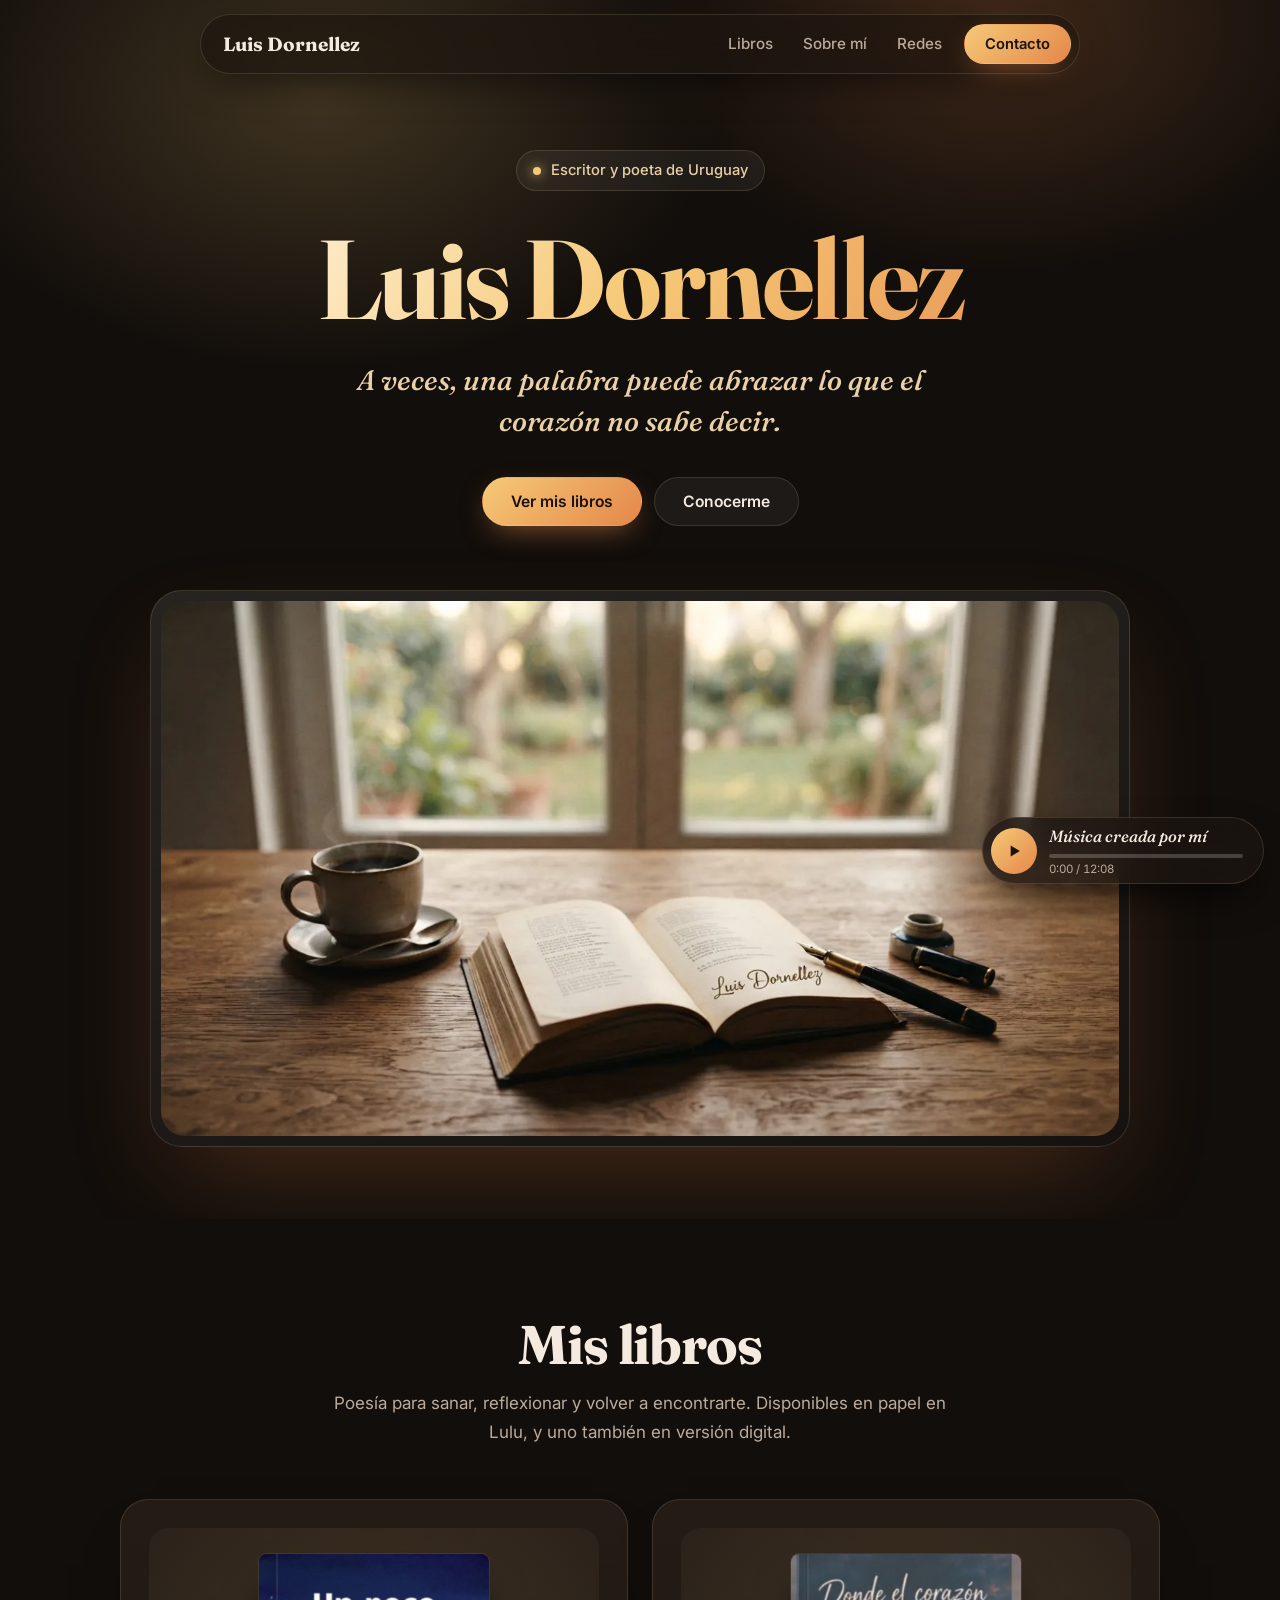
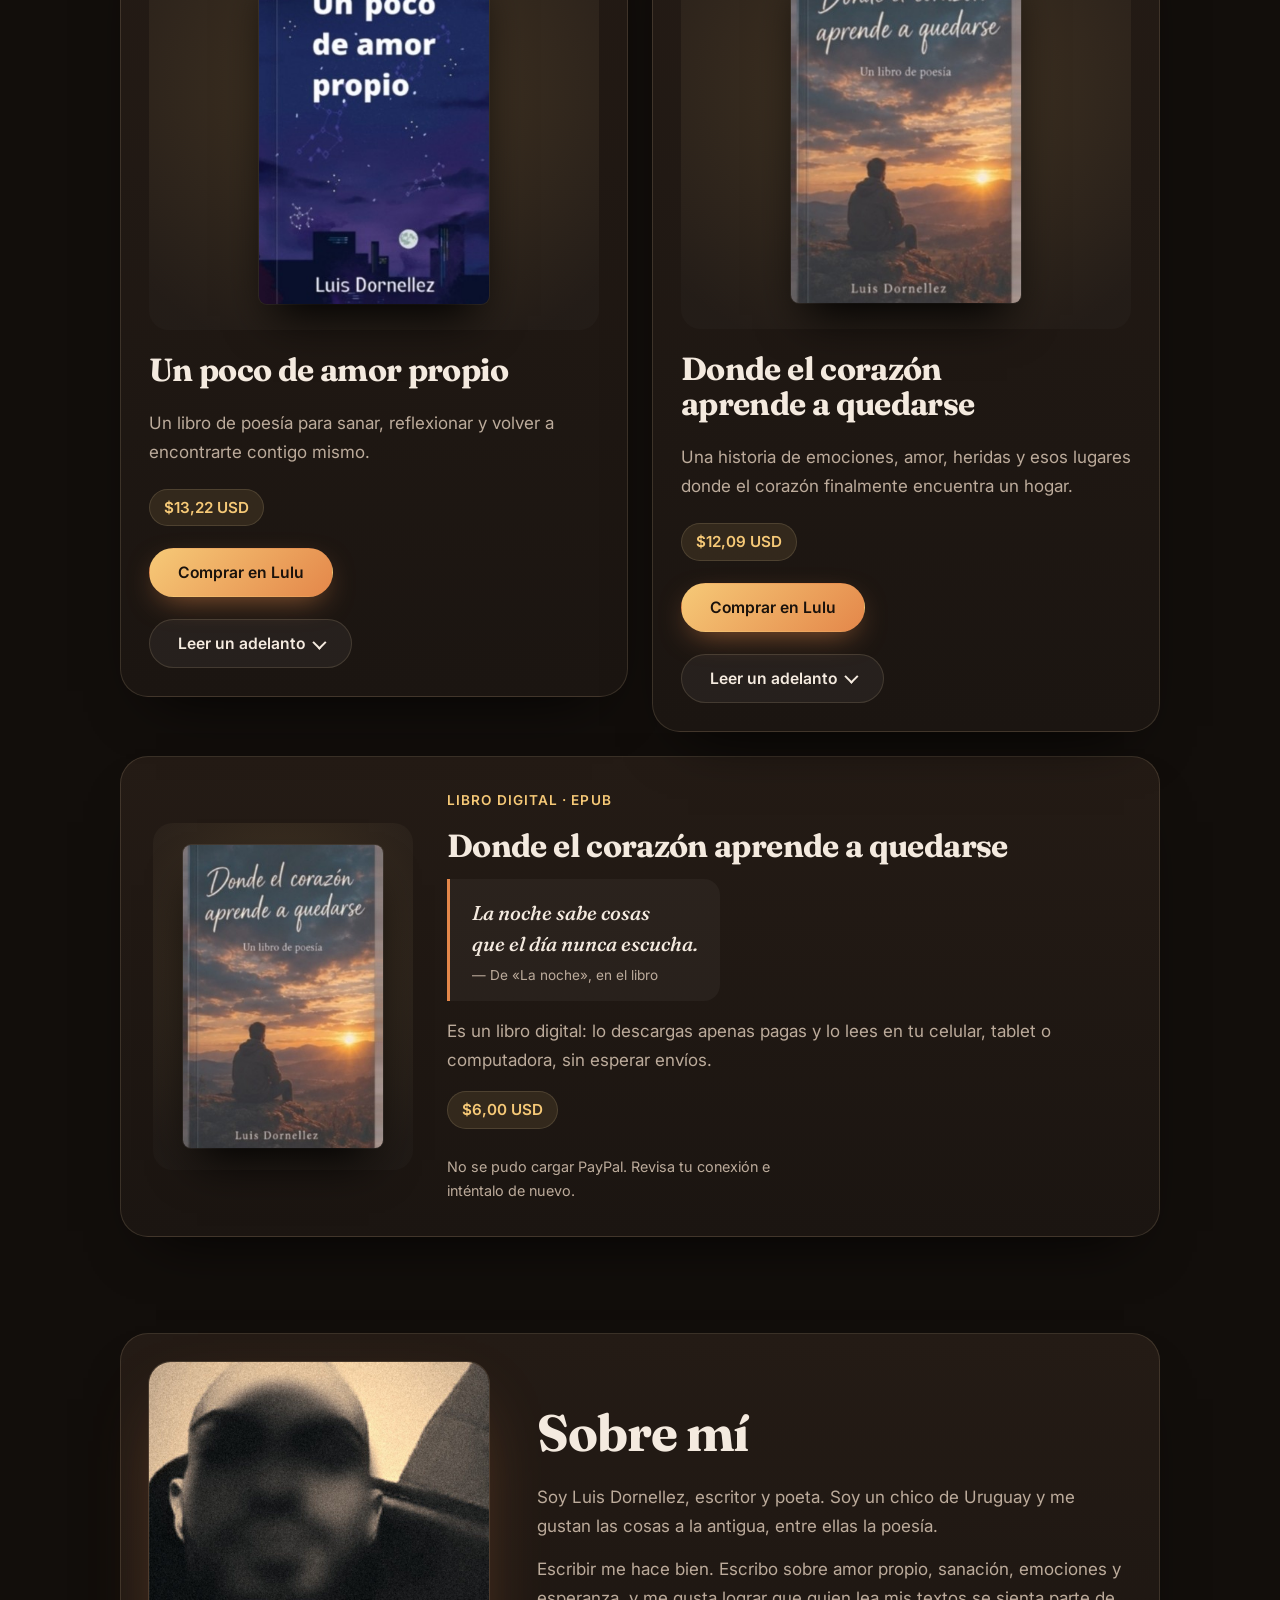
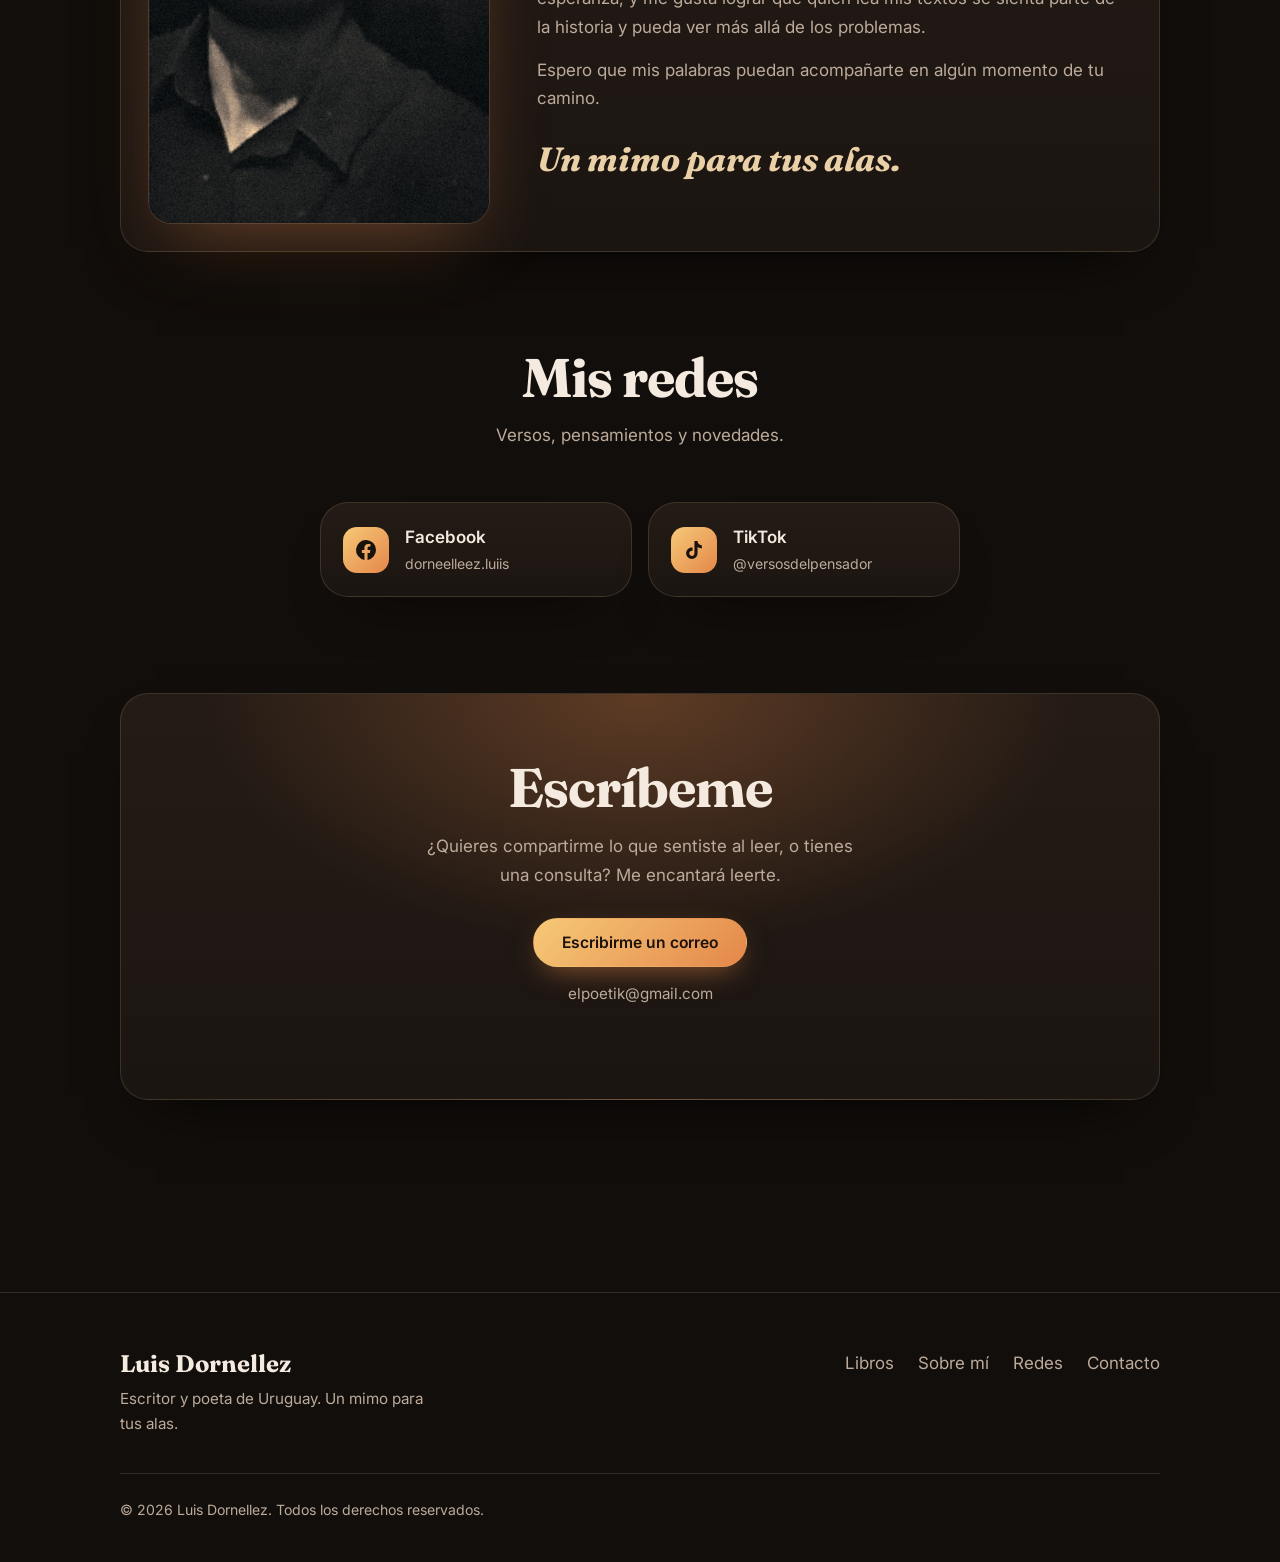
==== commit 5704ea3a: "Add files via upload" ====
--- a/index.html
+++ b/index.html
@@ -262,7 +262,7 @@
             <h3>Donde el corazón aprende a quedarse</h3>
             <blockquote class="muestra">La noche sabe cosas<br>que el día nunca escucha.<cite>— De «La noche», en el libro</cite></blockquote>
             <p>Es un libro digital: lo descargas apenas pagas y lo lees en tu celular, tablet o computadora, sin esperar envíos.</p>
-            <span class="precio">$0,60 USD</span>
+            <span class="precio">$6,00 USD</span>
             <div id="zona-compra">
               <div id="paypal-boton"></div>
               <p class="nota" id="paypal-estado" role="status"></p>
@@ -388,7 +388,7 @@
 (() => {
   // === CONFIGURACIÓN DE PAYPAL: pega aquí tu Client ID (modo Live) ===
   const CLIENT_ID = 'BAAbqjNv_5FvjiUI7rfEzQllz9zvUZ-aKn1nzFvR93hMeHR4uKUqD0k4kvH9YBer2kbEjt7ebxULqPHjnI';
-  const MONEDA = 'USD', PRECIO = '0.60';
+  const MONEDA = 'USD', PRECIO = '6.00';
   const ARCHIVO = 'Donde_el_corazon_aprende_a_quedarse_Luis_Dornellez.epub';
   const CLAVE = 'ld_compra_donde_el_corazon';
   const compra = document.getElementById('zona-compra'), descarga = document.getElementById('zona-descarga'),
@@ -404,7 +404,7 @@
   s.src = 'https://www.paypal.com/sdk/js?client-id=' + encodeURIComponent(CLIENT_ID) + '&currency=' + MONEDA + '&components=buttons';
   s.onload = () => paypal.Buttons({
     style: { layout: 'vertical', shape: 'pill', color: 'gold', label: 'pay' },
-    createOrder: (d, a) => a.order.create({ purchase_units: [{
+    createOrder: (d, a) => a.order.create({ application_context: { shipping_preference: 'NO_SHIPPING' }, purchase_units: [{
       description: 'Donde el corazón aprende a quedarse - libro digital (EPUB)',
       amount: { currency_code: MONEDA, value: PRECIO } }] }),
     onApprove: (d, a) => a.order.capture().then(det => {
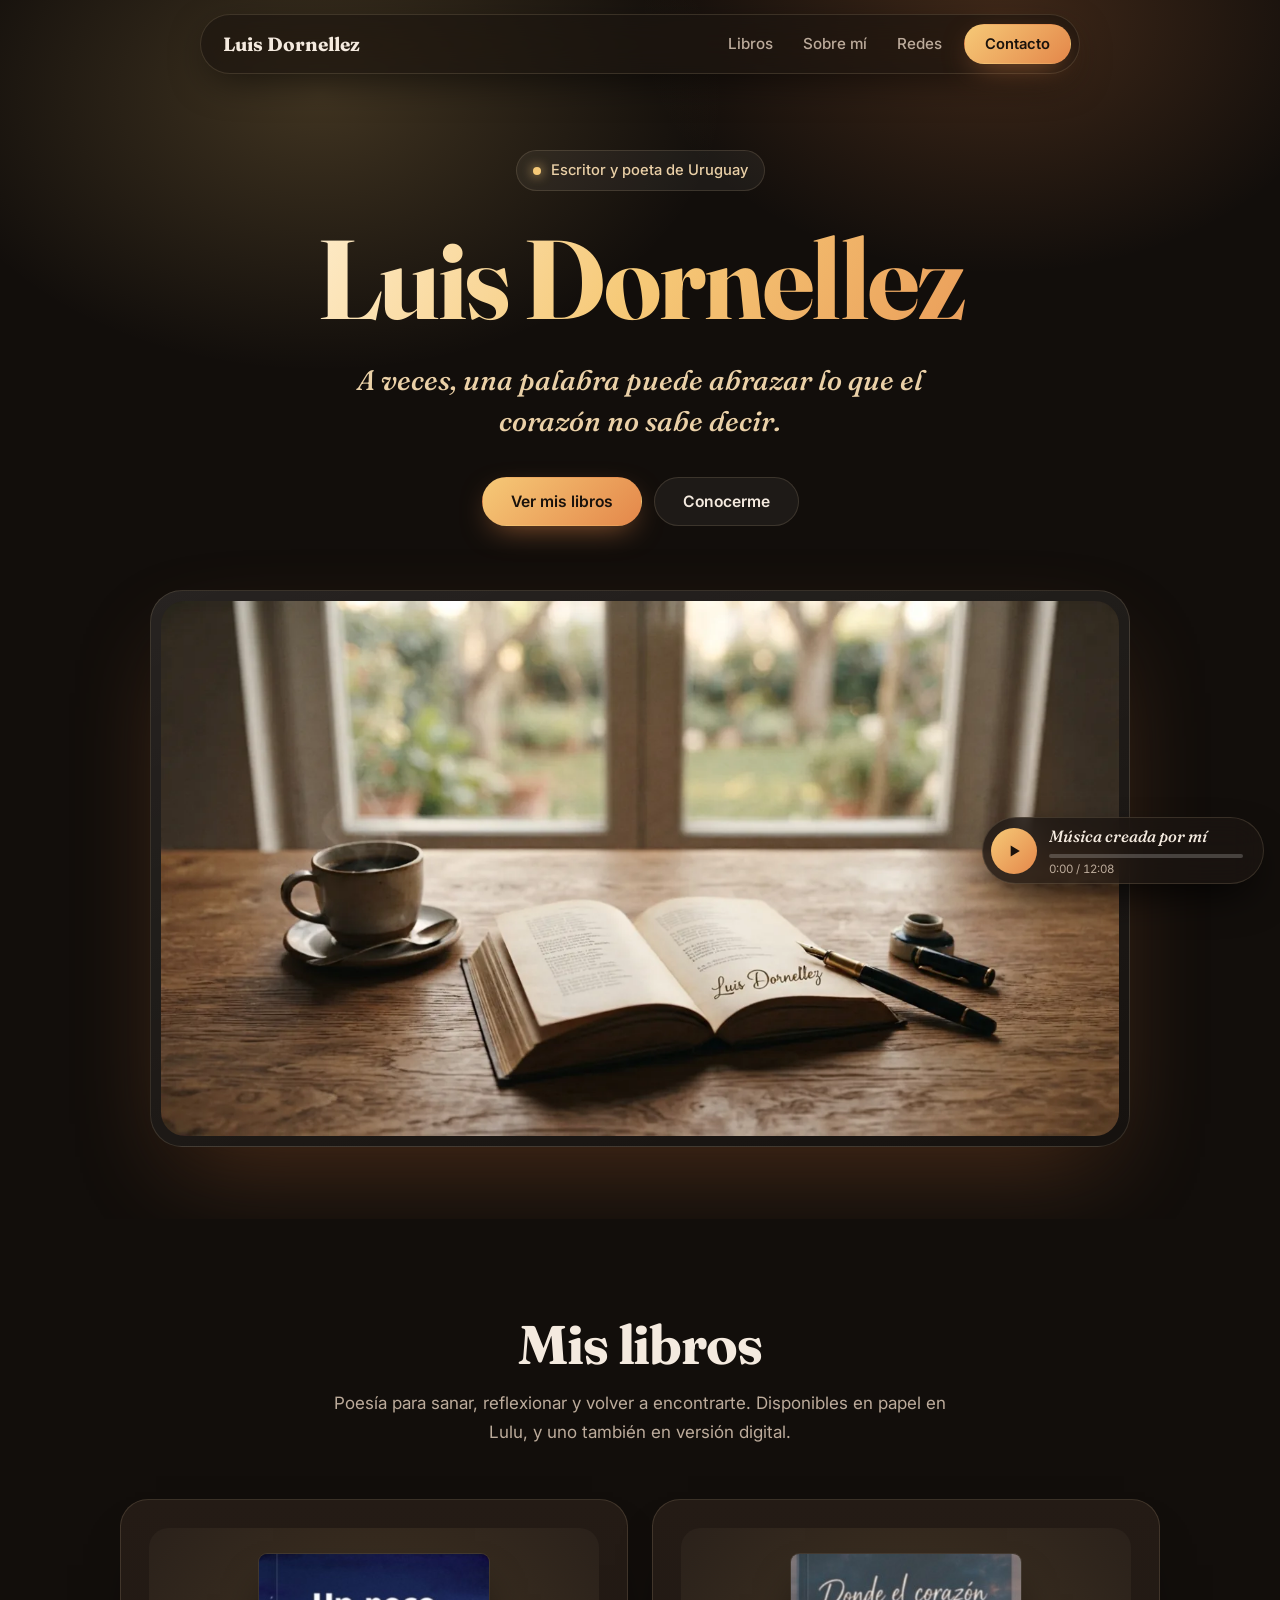
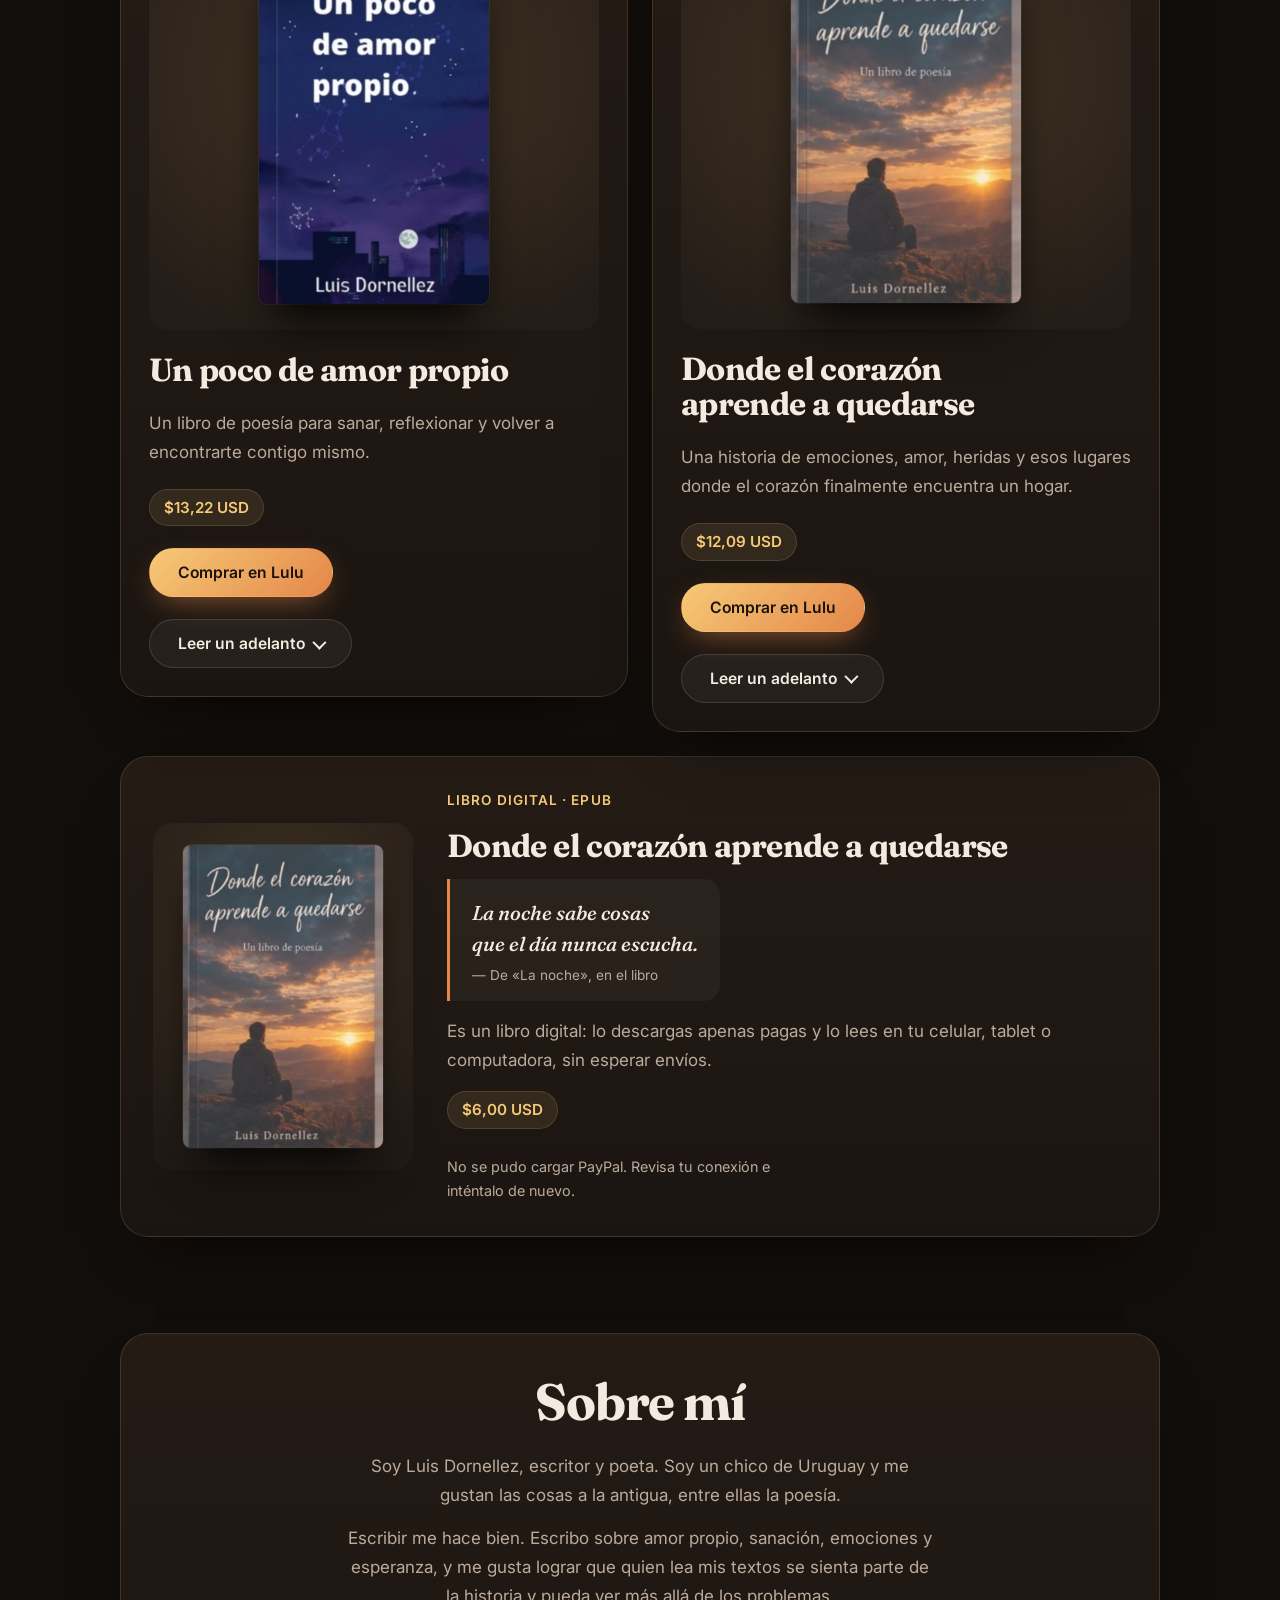
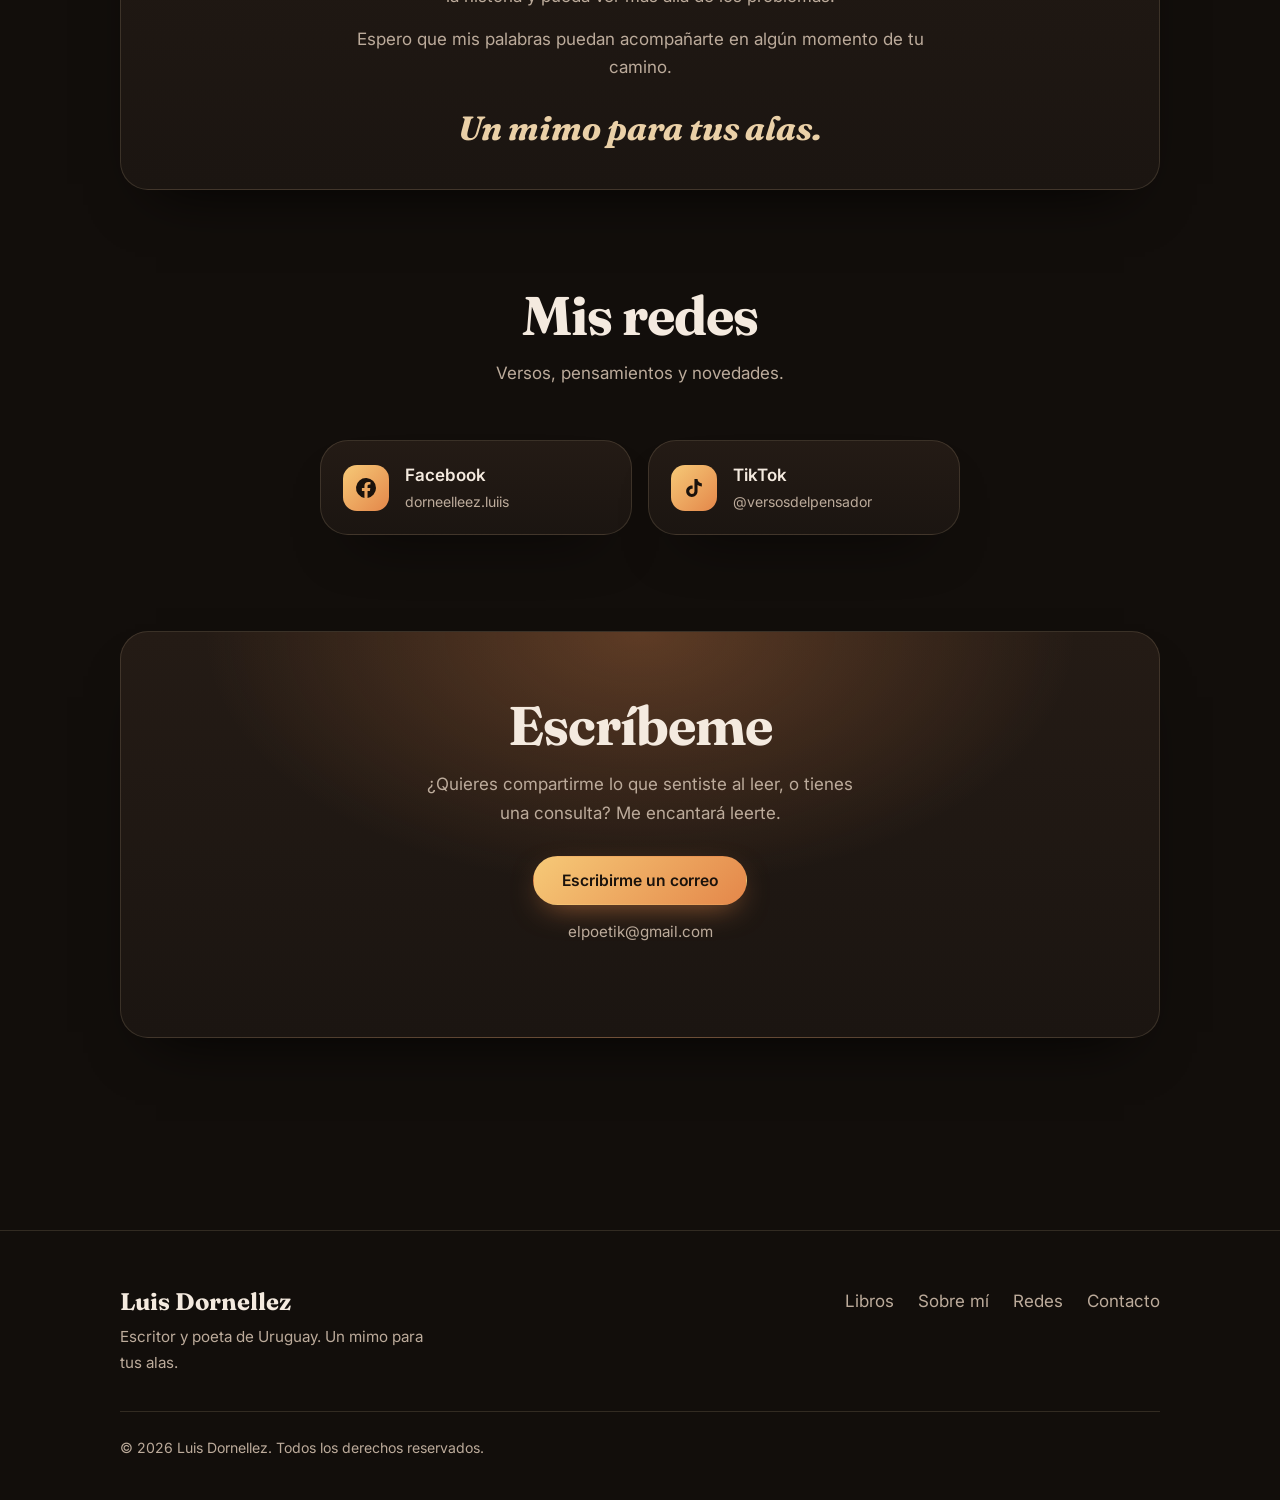
==== commit 041cf283: "Add files via upload" ====
--- a/index.html
+++ b/index.html
@@ -101,11 +101,10 @@
 .adelanto-texto small{display:block;margin-top:12px;font:600 .88rem var(--fb);font-style:normal;color:var(--a1)}
 
 /* Sobre mí */
-.autor{display:grid;grid-template-columns:minmax(0,340px) 1fr;gap:48px;align-items:center;padding:28px}
-.autor img{width:100%;border-radius:22px;aspect-ratio:912/1236;object-fit:cover;box-shadow:0 0 0 1px var(--bd),0 30px 70px -24px rgba(228,135,74,.4)}
+.autor{display:block;text-align:center;padding:40px 28px}
 .autor h2{font-size:clamp(2.2rem,5vw,3.2rem);margin-bottom:22px}
 .autor p+p{margin-top:14px}
-.autor p{color:var(--mu);max-width:54ch}
+.autor p{color:var(--mu);max-width:54ch;margin-left:auto;margin-right:auto}
 .autor .cita{margin-top:26px;font:700 italic clamp(1.6rem,3.5vw,2.1rem)/1.2 var(--fd);color:var(--oro)}
 
 /* Redes */
@@ -149,10 +148,8 @@
 .p-tiempo{font-size:11.5px;line-height:1;color:var(--mu);font-variant-numeric:tabular-nums}
 
 @media (max-width:860px){
-  .libros,.autor{grid-template-columns:1fr}
-  .autor{gap:30px;text-align:center}
-  .autor img{max-width:280px;margin:0 auto}
-  .autor p{margin-left:auto;margin-right:auto}
+  .libros{grid-template-columns:1fr}
+  .autor{padding:32px 22px}
 }
 @media (max-width:640px){
   .nav ul{display:none}
@@ -190,7 +187,7 @@
 <script type="application/ld+json">
 {"@context":"https://schema.org","@graph":[
 {"@type":"WebSite","@id":"https://luisdornellez.github.io/#web","url":"https://luisdornellez.github.io/","name":"Luis Dornellez","inLanguage":"es","publisher":{"@id":"https://luisdornellez.github.io/#autor"}},
-{"@type":"Person","@id":"https://luisdornellez.github.io/#autor","name":"Luis Dornellez","jobTitle":"Escritor y poeta","url":"https://luisdornellez.github.io/","image":"https://luisdornellez.github.io/autor-luis-dornellez.jpg","email":"elpoetik@gmail.com","nationality":{"@type":"Country","name":"Uruguay"},"sameAs":["https://www.facebook.com/dorneelleez.luiis/","https://www.tiktok.com/@versosdelpensador"]},
+{"@type":"Person","@id":"https://luisdornellez.github.io/#autor","name":"Luis Dornellez","jobTitle":"Escritor y poeta","url":"https://luisdornellez.github.io/","email":"elpoetik@gmail.com","nationality":{"@type":"Country","name":"Uruguay"},"sameAs":["https://www.facebook.com/dorneelleez.luiis/","https://www.tiktok.com/@versosdelpensador"]},
 {"@type":"Book","name":"Un poco de amor propio","inLanguage":"es","bookFormat":"https://schema.org/Paperback","author":{"@id":"https://luisdornellez.github.io/#autor"},"image":"https://luisdornellez.github.io/portada-un-poco-de-amor-propio.jpg","url":"https://www.lulu.com/shop/luis-dornellez/un-poco-de-amor-propio/paperback/product-je8dn5g.html?page=1&pageSize=4","offers":{"@type":"Offer","price":"13.22","priceCurrency":"USD","availability":"https://schema.org/InStock","url":"https://www.lulu.com/shop/luis-dornellez/un-poco-de-amor-propio/paperback/product-je8dn5g.html?page=1&pageSize=4"}},
 {"@type":"Book","name":"Donde el corazón aprende a quedarse","inLanguage":"es","bookFormat":"https://schema.org/Paperback","author":{"@id":"https://luisdornellez.github.io/#autor"},"image":"https://luisdornellez.github.io/portada-donde-el-corazon-aprende-a-quedarse.jpg","url":"https://www.lulu.com/shop/luis-dornellez/donde-el-coraz%C3%B3n-aprende-a-quedarse/paperback/product-rm26kr6.html?page=1&pageSize=4","offers":{"@type":"Offer","price":"12.09","priceCurrency":"USD","availability":"https://schema.org/InStock","url":"https://www.lulu.com/shop/luis-dornellez/donde-el-coraz%C3%B3n-aprende-a-quedarse/paperback/product-rm26kr6.html?page=1&pageSize=4"}}
 ]}
@@ -287,7 +284,6 @@
   <section class="sec" id="sobre-mi" style="padding-top:0">
     <div class="wrap">
       <div class="card autor">
-        <img src="autor-luis-dornellez.jpg" width="912" height="1236" loading="lazy" alt="Retrato en sombra de Luis Dornellez, escritor y poeta de Uruguay">
         <div>
           <h2>Sobre mí</h2>
           <p>Soy Luis Dornellez, escritor y poeta. Soy un chico de Uruguay y me gustan las cosas a la antigua, entre ellas la poesía.</p>
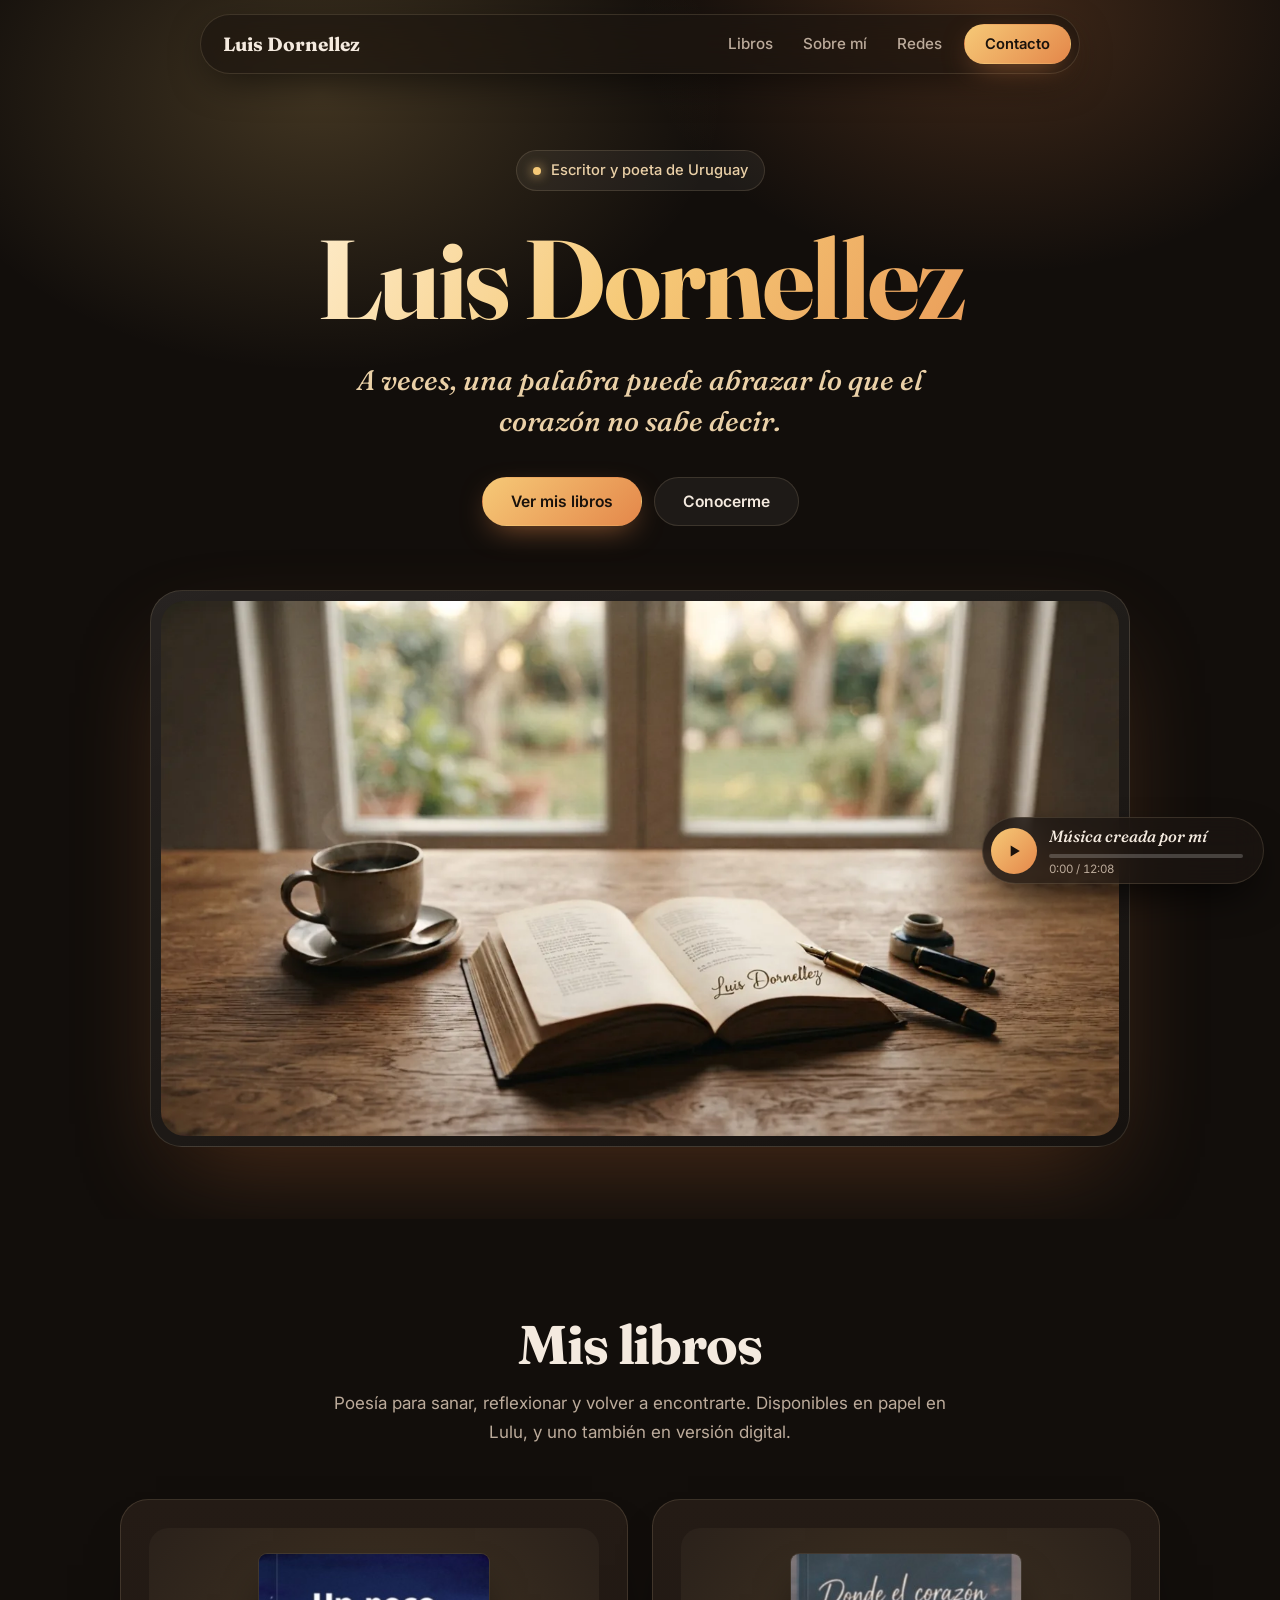
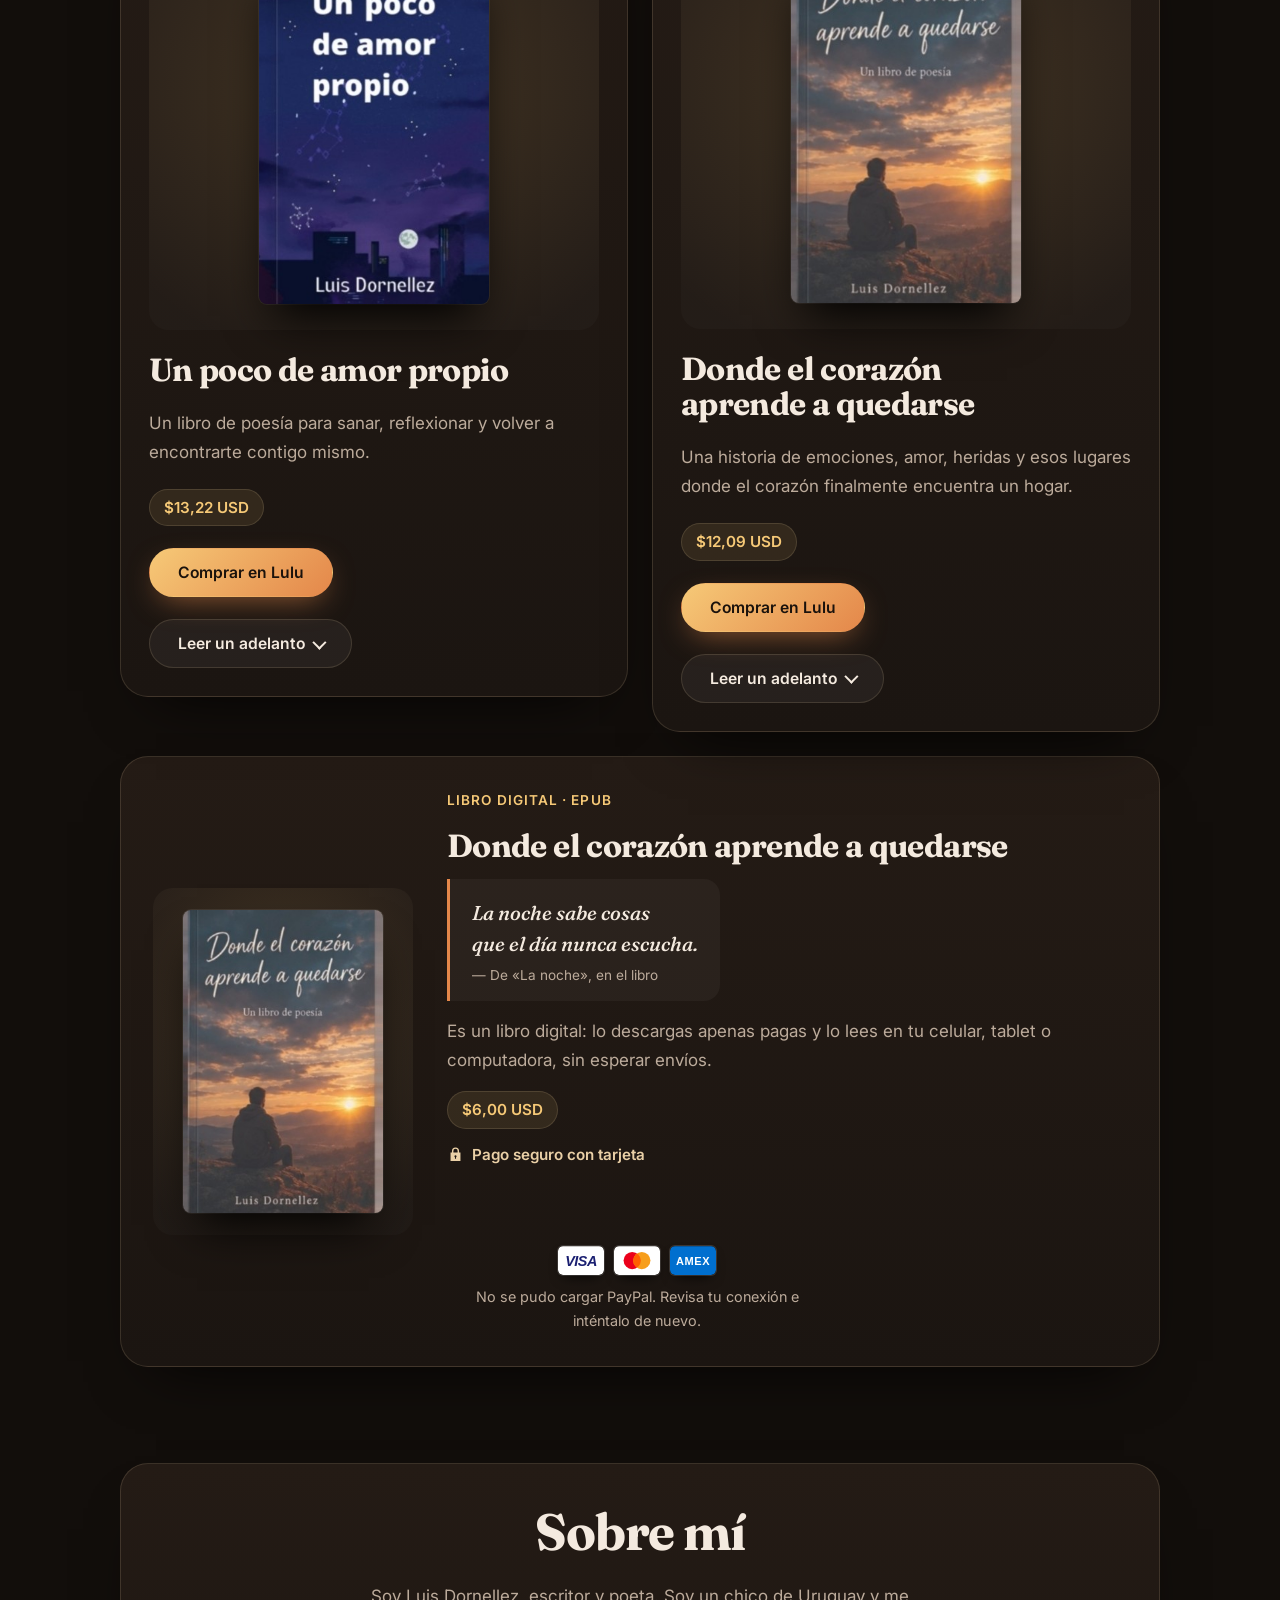
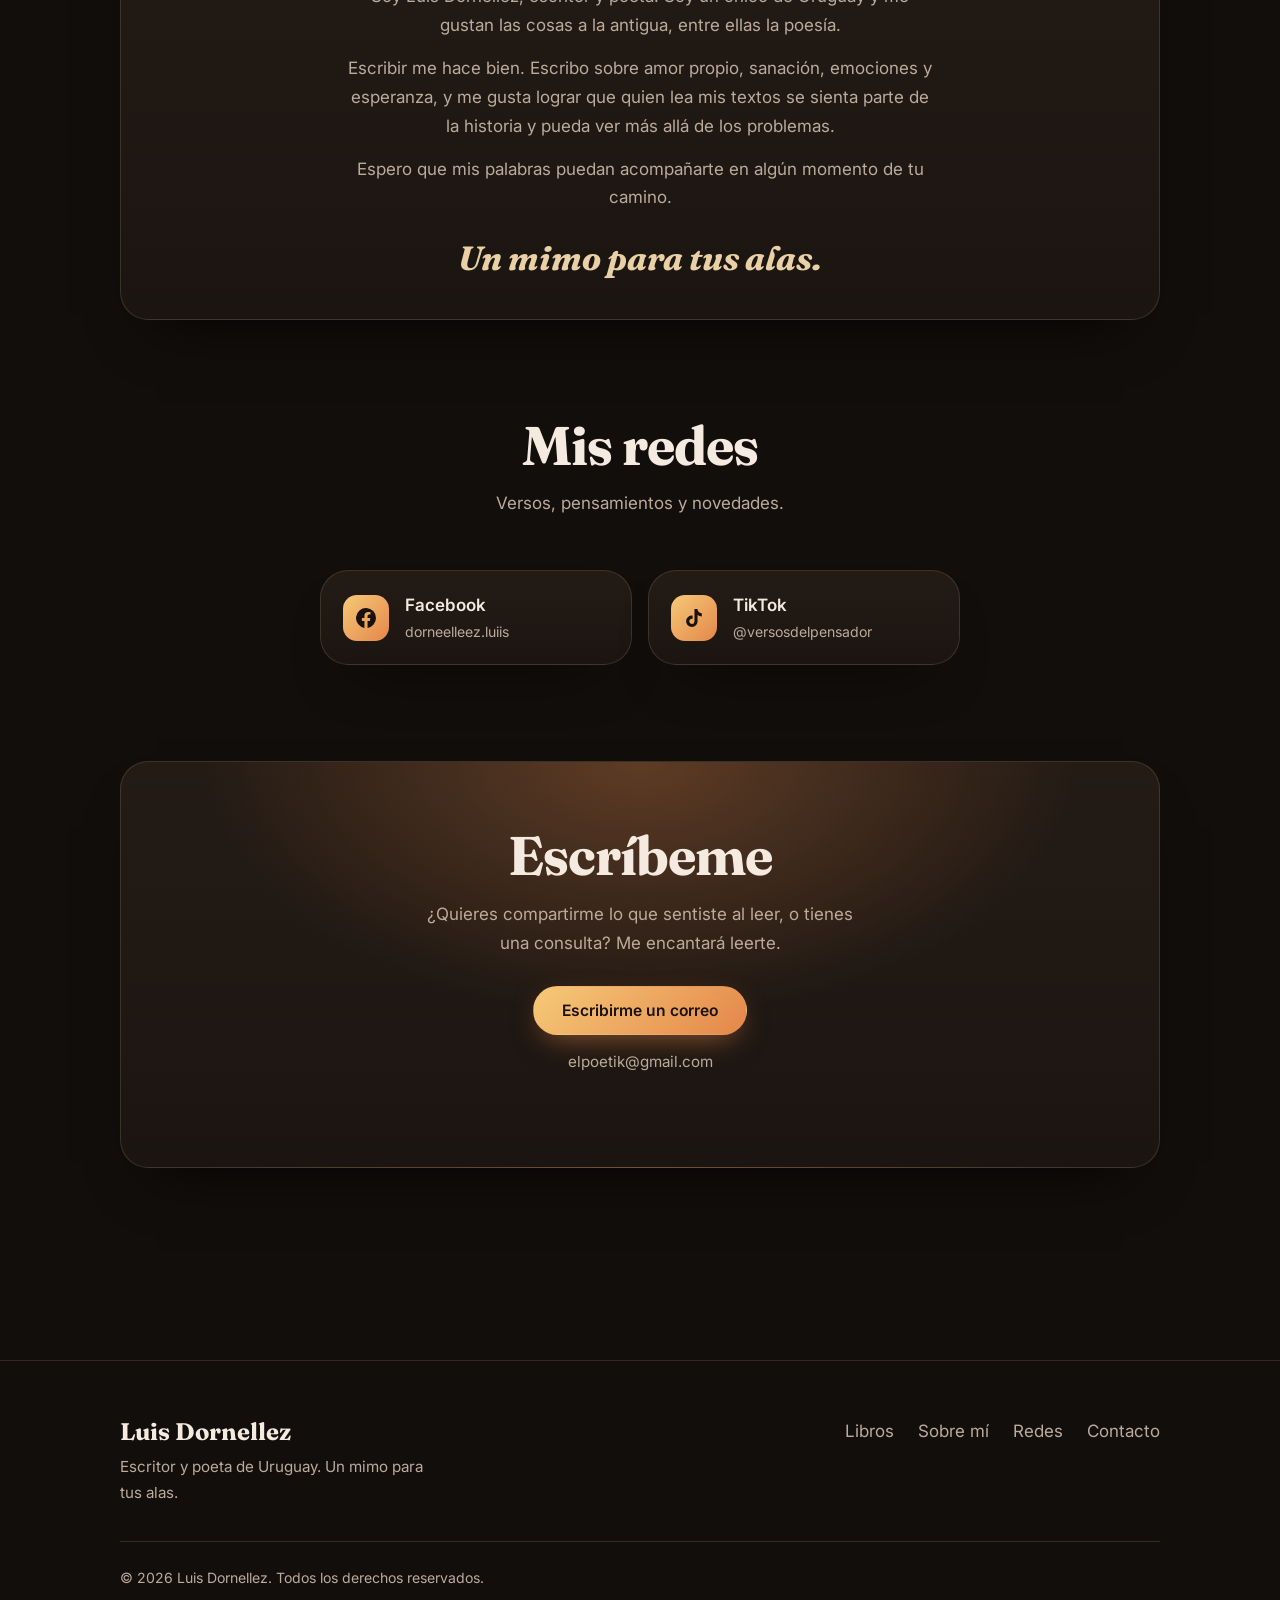
==== commit c2117a6e: "Add files via upload" ====
--- a/index.html
+++ b/index.html
@@ -179,6 +179,14 @@
 #zona-compra{width:100%;max-width:380px}
 #zona-descarga{width:100%;padding:22px;border:1px solid var(--bd);border-radius:20px;background:rgba(246,201,119,.07)}
 .digital [hidden]{display:none!important}
+.pago{width:100%;max-width:380px}
+.digital .pago-cab{display:flex;align-items:center;gap:8px;margin:0 0 14px;font:600 .95rem var(--fb);color:var(--oro)}
+.pago-cab svg{width:17px;height:17px;fill:currentColor;flex:none}
+#paypal-boton{min-height:52px}
+.digital .tarjetas{display:flex;justify-content:center;gap:10px;margin:16px 0 0;padding:0;list-style:none}
+.digital .tarjetas li{display:block;margin:0}
+.tarjetas svg{display:block;width:46px;height:29px;border-radius:5px;box-shadow:0 0 0 1px rgba(255,255,255,.14),0 6px 14px -6px #000}
+.digital .pago .nota{text-align:center}
 .digital h4{margin:0 0 14px;font:700 1.45rem var(--fd);color:var(--oro)}
 .digital ul{margin:8px 0 14px;padding-left:20px}
 .digital .nota{font-size:.9rem;margin-top:10px}
@@ -261,8 +269,16 @@
             <p>Es un libro digital: lo descargas apenas pagas y lo lees en tu celular, tablet o computadora, sin esperar envíos.</p>
             <span class="precio">$6,00 USD</span>
             <div id="zona-compra">
-              <div id="paypal-boton"></div>
-              <p class="nota" id="paypal-estado" role="status"></p>
+              <div class="pago">
+                <p class="pago-cab"><svg viewBox="0 0 24 24" aria-hidden="true"><path d="M17 9V7a5 5 0 0 0-10 0v2H5v12h14V9h-2zM9 7a3 3 0 0 1 6 0v2H9V7zm3 6a1.5 1.5 0 0 1 .75 2.8V18h-1.5v-2.2A1.5 1.5 0 0 1 12 13z"/></svg><span id="pago-titulo">Pago seguro con tarjeta</span></p>
+                <div id="paypal-boton"></div>
+                <ul class="tarjetas" id="tarjetas" aria-label="Tarjetas aceptadas">
+                  <li><svg viewBox="0 0 48 30" role="img" aria-label="Visa"><title>Visa</title><rect width="48" height="30" rx="5" fill="#fff"/><text x="24" y="20.5" text-anchor="middle" font-family="Arial,Helvetica,sans-serif" font-weight="900" font-style="italic" font-size="15" letter-spacing="-.5" fill="#1a1f71">VISA</text></svg></li>
+                  <li><svg viewBox="0 0 48 30" role="img" aria-label="Mastercard"><title>Mastercard</title><defs><clipPath id="mc-recorte"><circle cx="19" cy="15" r="9"/></clipPath></defs><rect width="48" height="30" rx="5" fill="#fff"/><circle cx="19" cy="15" r="9" fill="#eb001b"/><circle cx="29" cy="15" r="9" fill="#f79e1b"/><circle cx="29" cy="15" r="9" fill="#ff5f00" clip-path="url(#mc-recorte)"/></svg></li>
+                  <li><svg viewBox="0 0 48 30" role="img" aria-label="American Express"><title>American Express</title><rect width="48" height="30" rx="5" fill="#006fcf"/><text x="24" y="19.5" text-anchor="middle" font-family="Arial,Helvetica,sans-serif" font-weight="900" font-size="11.5" letter-spacing=".6" fill="#fff">AMEX</text></svg></li>
+                </ul>
+                <p class="nota" id="paypal-estado" role="status"></p>
+              </div>
             </div>
             <div id="zona-descarga" hidden>
               <h4>¡Gracias por tu compra! 💛</h4>
@@ -273,7 +289,7 @@
                 <li><strong>Android:</strong> instala <strong>Google Play Libros</strong> (gratis) y ábrelo con esa app. También sirven Lithium o Moon+ Reader.</li>
                 <li><strong>Computadora:</strong> Calibre o Thorium Reader, ambos gratis.</li>
               </ul>
-              <p class="nota">Guarda el archivo: ya es tuyo. Si algo falla, escríbeme a elpoetik@gmail.com.</p>
+              <p class="nota">Guarda el archivo: ya es tuyo. Si tienes cualquier duda o consulta, o si algo falla, escríbeme a <a href="mailto:elpoetik@gmail.com?subject=Consulta%20sobre%20mi%20libro" style="color:var(--oro);text-decoration:underline">elpoetik@gmail.com</a> y con gusto te ayudo.</p>
             </div>
           </div>
         </article>
@@ -397,18 +413,29 @@
   try { if (localStorage.getItem(CLAVE)) { desbloquear(false); return; } } catch (e) {}
   if (CLIENT_ID.startsWith('PEGA_')) { estado.textContent = 'El pago con PayPal estará disponible muy pronto.'; return; }
   const s = document.createElement('script');
-  s.src = 'https://www.paypal.com/sdk/js?client-id=' + encodeURIComponent(CLIENT_ID) + '&currency=' + MONEDA + '&components=buttons';
-  s.onload = () => paypal.Buttons({
-    style: { layout: 'vertical', shape: 'pill', color: 'gold', label: 'pay' },
-    createOrder: (d, a) => a.order.create({ application_context: { shipping_preference: 'NO_SHIPPING' }, purchase_units: [{
-      description: 'Donde el corazón aprende a quedarse - libro digital (EPUB)',
-      amount: { currency_code: MONEDA, value: PRECIO } }] }),
-    onApprove: (d, a) => a.order.capture().then(det => {
-      if (det.status === 'COMPLETED') { try { localStorage.setItem(CLAVE, det.id); } catch (e) {} desbloquear(true); }
-      else estado.textContent = 'El pago no se completó. Si se te cobró, escríbeme a elpoetik@gmail.com.';
-    }),
-    onError: () => { estado.textContent = 'Hubo un problema con PayPal. Inténtalo otra vez o escríbeme a elpoetik@gmail.com.'; }
-  }).render('#paypal-boton');
+  s.src = 'https://www.paypal.com/sdk/js?client-id=' + encodeURIComponent(CLIENT_ID) + '&currency=' + MONEDA + '&components=buttons&enable-funding=card';
+  s.onload = () => {
+    const comunes = {
+      createOrder: (d, a) => a.order.create({ application_context: { shipping_preference: 'NO_SHIPPING' }, purchase_units: [{
+        description: 'Donde el corazón aprende a quedarse - libro digital (EPUB)',
+        amount: { currency_code: MONEDA, value: PRECIO } }] }),
+      onApprove: (d, a) => a.order.capture().then(det => {
+        if (det.status === 'COMPLETED') { try { localStorage.setItem(CLAVE, det.id); } catch (e) {} desbloquear(true); }
+        else estado.textContent = 'El pago no se completó. Si se te cobró, escríbeme a elpoetik@gmail.com.';
+      }),
+      onError: () => { estado.textContent = 'Hubo un problema con el pago. Inténtalo otra vez o escríbeme a elpoetik@gmail.com.'; }
+    };
+    // Solo el botón de tarjeta (sin el botón amarillo de PayPal)
+    const tarjeta = paypal.Buttons(Object.assign({
+      fundingSource: paypal.FUNDING.CARD,
+      style: { layout: 'vertical', shape: 'pill', color: 'white', height: 52, label: 'pay' }
+    }, comunes));
+    if (tarjeta.isEligible()) { tarjeta.render('#paypal-boton'); return; }
+    // Respaldo: si PayPal no habilita la tarjeta en este dispositivo/país, se muestra el botón normal para no perder la venta
+    document.getElementById('tarjetas').hidden = true;
+    document.getElementById('pago-titulo').textContent = 'Pago seguro con PayPal';
+    paypal.Buttons(Object.assign({ style: { layout: 'vertical', shape: 'pill', color: 'gold', label: 'pay' } }, comunes)).render('#paypal-boton');
+  };
   s.onerror = () => { estado.textContent = 'No se pudo cargar PayPal. Revisa tu conexión e inténtalo de nuevo.'; };
   document.head.appendChild(s);
 })();
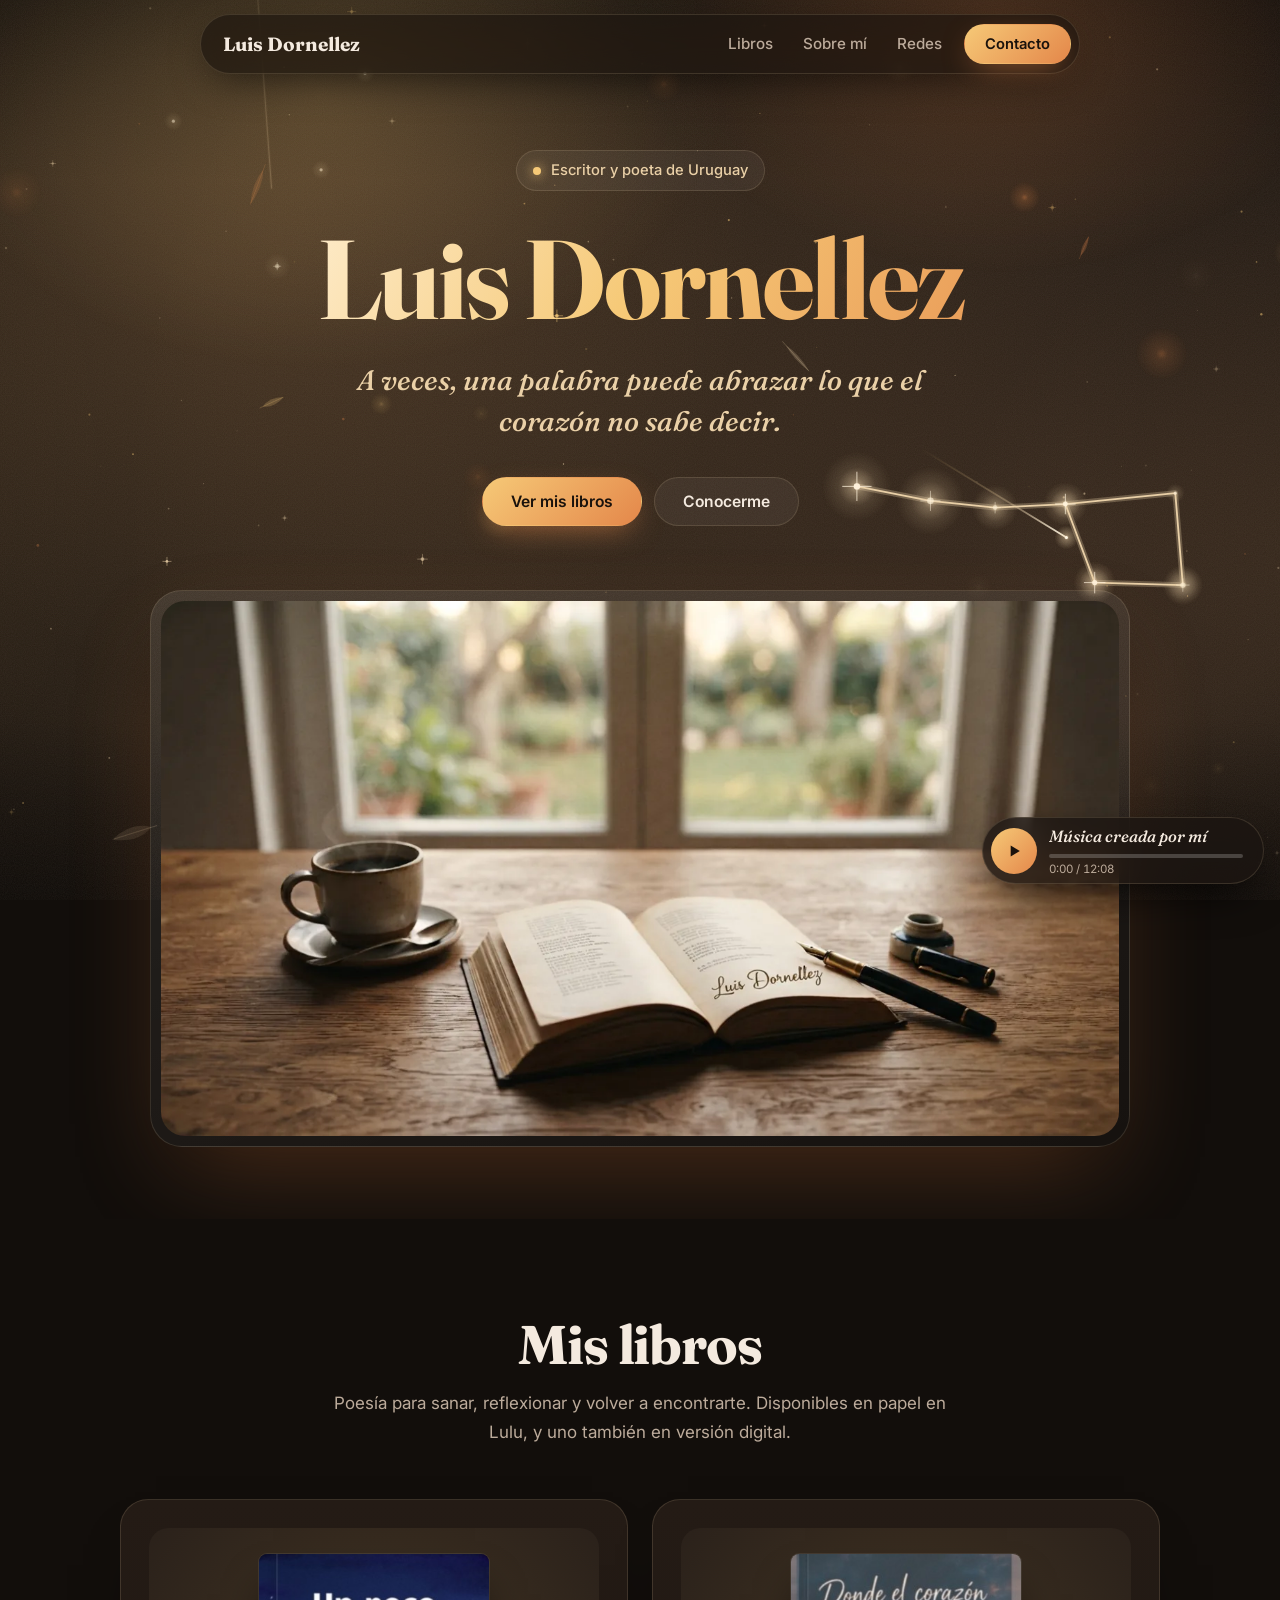
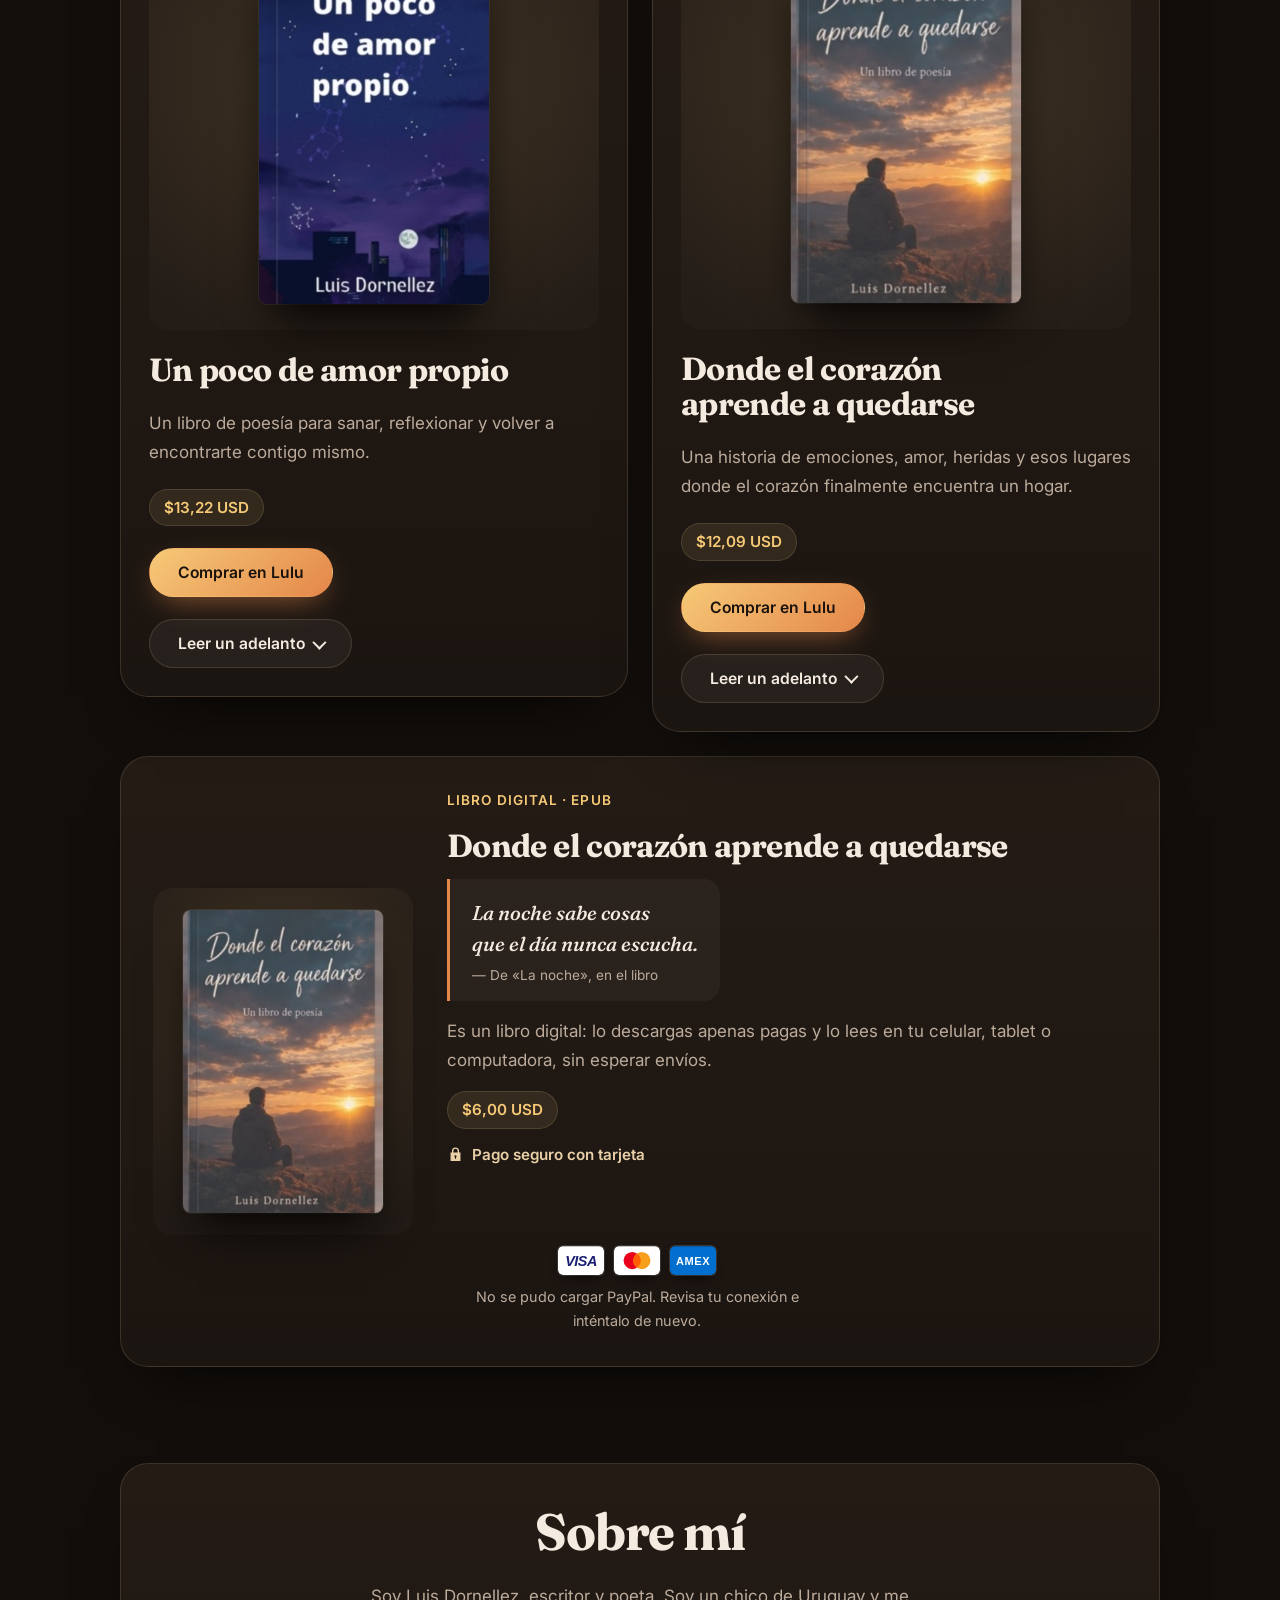
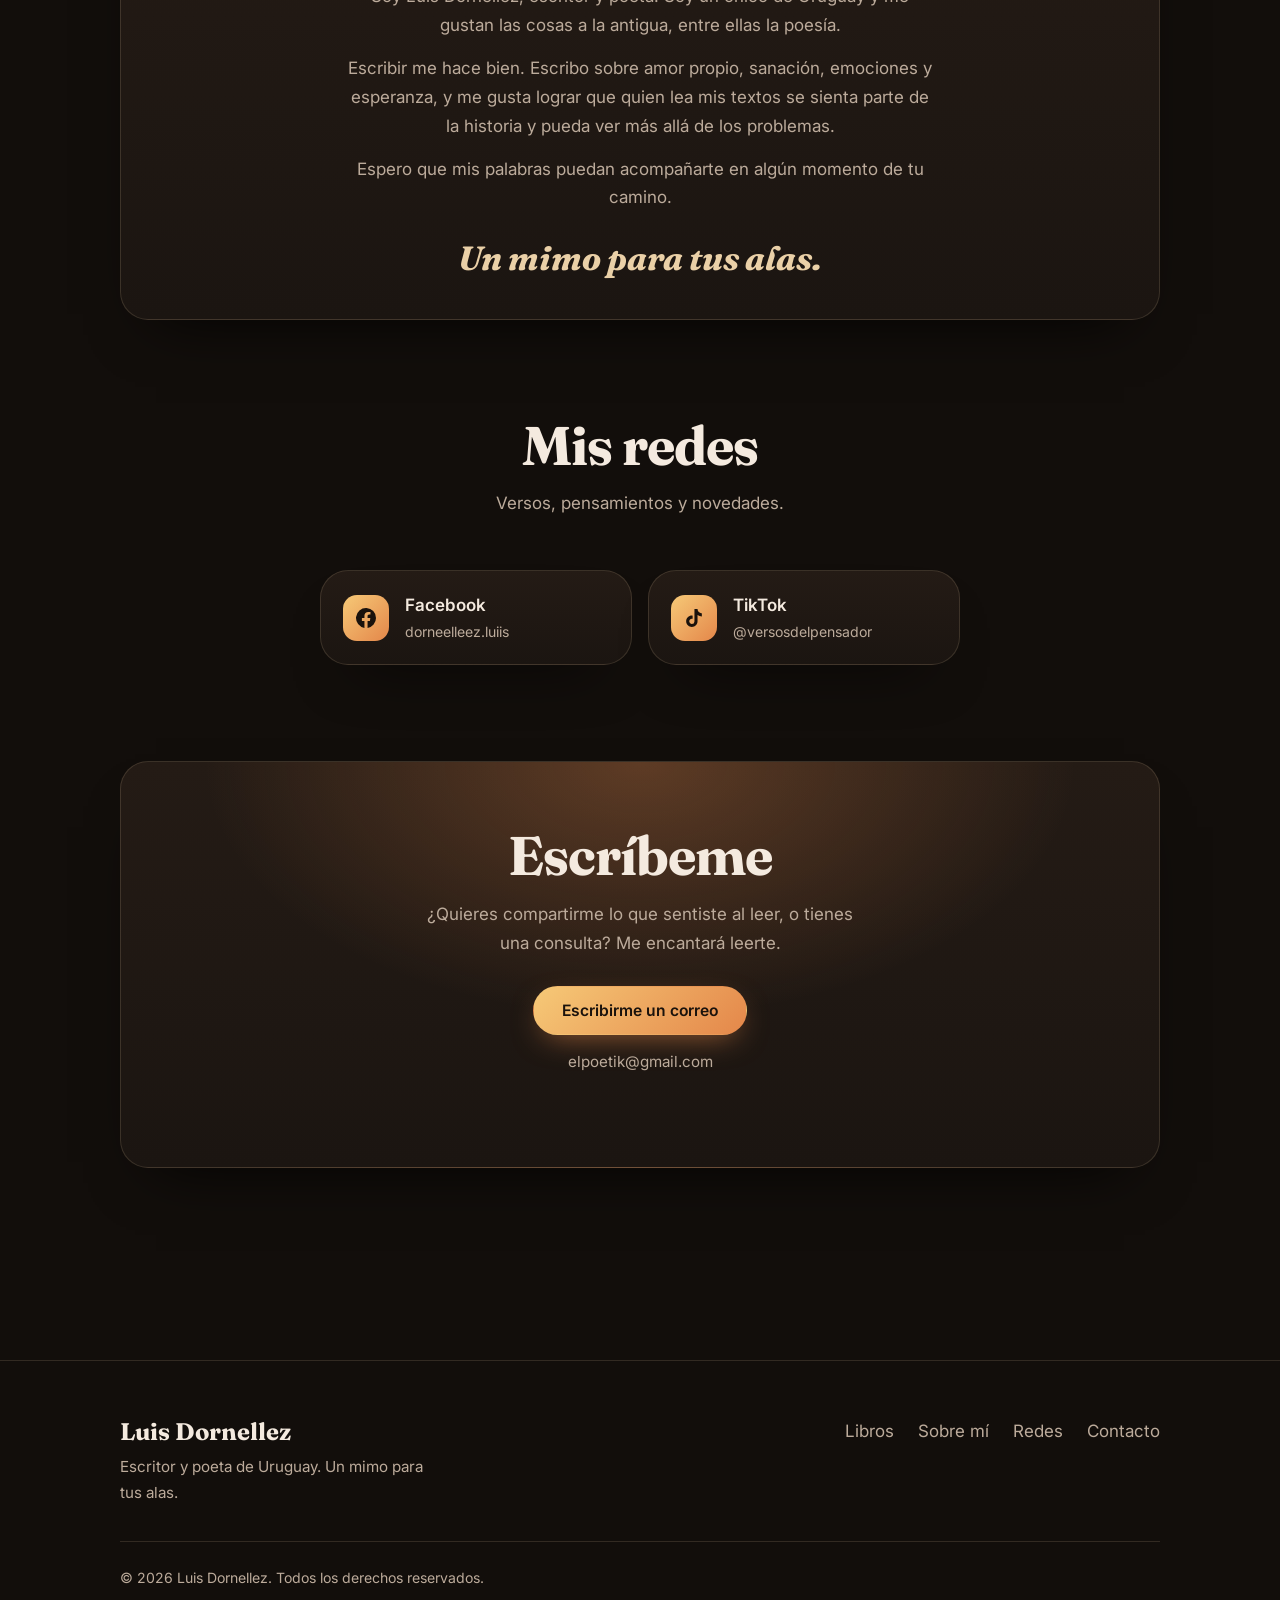
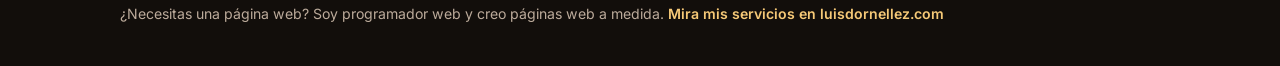
==== commit 8c3128b2: "Add files via upload" ====
--- a/index.html
+++ b/index.html
@@ -130,6 +130,9 @@
 .pie nav a{color:var(--mu);text-decoration:none}
 .pie nav a:hover{color:var(--a1)}
 .copy{margin-top:36px;padding-top:24px;border-top:1px solid var(--bd);color:var(--mu);font-size:.88rem}
+.servicios{margin-top:12px;color:var(--mu);font-size:.88rem}
+.servicios a{color:var(--a1);font-weight:600;text-decoration:none}
+.servicios a:hover{text-decoration:underline}
 
 /* Reproductor flotante */
 .player{position:fixed;right:max(16px,env(safe-area-inset-right));bottom:max(16px,env(safe-area-inset-bottom));z-index:40;display:flex;align-items:center;gap:12px;width:282px;padding:8px 20px 8px 8px;background:rgba(27,21,17,.78);border:1px solid var(--bd);border-radius:999px;-webkit-backdrop-filter:blur(16px);backdrop-filter:blur(16px);box-shadow:0 18px 44px -14px #000}
@@ -191,6 +194,12 @@
 .digital ul{margin:8px 0 14px;padding-left:20px}
 .digital .nota{font-size:.9rem;margin-top:10px}
 @media (max-width:860px){.digital{grid-template-columns:1fr;padding:24px}.digital .portada{max-width:260px;margin:0 auto}}
+
+/* Fondo animado ligado al scroll (canvas fijo detrás de todo) */
+#fondo-scroll{position:fixed;top:0;left:0;width:100%;height:100vh;z-index:-1;display:block;pointer-events:none;user-select:none;-webkit-user-select:none}
+#fondo-cine{position:fixed;inset:0;z-index:-1;overflow:hidden;pointer-events:none;background:radial-gradient(120% 90% at 50% 45%,transparent 52%,rgba(5,3,2,.6) 100%),linear-gradient(180deg,rgba(0,0,0,.38),transparent 20%,transparent 80%,rgba(0,0,0,.42))}
+#fondo-cine::after{content:"";position:absolute;inset:-50%;opacity:.07;background-image:url("data:image/svg+xml,%3Csvg xmlns='http://www.w3.org/2000/svg' width='160' height='160'%3E%3Cfilter id='n'%3E%3CfeTurbulence type='fractalNoise' baseFrequency='.9' numOctaves='2' stitchTiles='stitch'/%3E%3CfeColorMatrix values='0 0 0 0 1 0 0 0 0 .92 0 0 0 0 .8 0 0 0 .9 0'/%3E%3C/filter%3E%3Crect width='100%25' height='100%25' filter='url(%23n)'/%3E%3C/svg%3E");animation:grano .9s steps(6) infinite}
+@keyframes grano{0%{transform:translate(0,0)}20%{transform:translate(-4%,3%)}40%{transform:translate(3%,-5%)}60%{transform:translate(-5%,-2%)}80%{transform:translate(4%,4%)}100%{transform:translate(0,0)}}
 </style>
 <script type="application/ld+json">
 {"@context":"https://schema.org","@graph":[
@@ -202,6 +211,8 @@
 </script>
 </head>
 <body>
+<canvas id="fondo-scroll" aria-hidden="true"></canvas>
+<div id="fondo-cine" aria-hidden="true"></div>
 <a class="skip" href="#contenido">Saltar al contenido</a>
 
 <header class="nav-wrap">
@@ -282,6 +293,7 @@
             </div>
             <div id="zona-descarga" hidden>
               <h4>¡Gracias por tu compra! 💛</h4>
+              <p id="cuenta" role="timer" style="font-weight:600;color:var(--a1);margin:8px 0 14px"></p>
               <a class="btn" id="enlace-descarga" href="#" download>Descargar mi libro (EPUB)</a>
               <p style="margin-top:18px"><strong>¿Con qué app lo leo en el celular?</strong></p>
               <ul>
@@ -340,6 +352,7 @@
       <nav aria-label="Enlaces del pie"><a href="#libros">Libros</a><a href="#sobre-mi">Sobre mí</a><a href="#redes">Redes</a><a href="#contacto">Contacto</a></nav>
     </div>
     <p class="copy">© 2026 Luis Dornellez. Todos los derechos reservados.</p>
+    <p class="servicios">¿Necesitas una página web? Soy programador web y creo páginas web a medida. <a href="https://luisdornellez.com" target="_blank" rel="noopener">Mira mis servicios en luisdornellez.com</a></p>
   </div>
 </footer>
 
@@ -406,8 +419,24 @@
   const compra = document.getElementById('zona-compra'), descarga = document.getElementById('zona-descarga'),
         estado = document.getElementById('paypal-estado'), enlace = document.getElementById('enlace-descarga');
   if (!compra) return;
+  const MINUTOS = 30, CLAVE_FIN = CLAVE + '_hasta';      // minutos que dura la descarga tras pagar
+  const cuenta = document.getElementById('cuenta');
+  let fin = 0, reloj = 0;
+  const formato = ms => { const t = Math.max(0, Math.ceil(ms / 1000)); return Math.floor(t / 60) + ':' + String(t % 60).padStart(2, '0'); };
+  const tic = () => {
+    const resto = fin - Date.now();
+    if (resto <= 0) {
+      clearInterval(reloj); enlace.hidden = true; enlace.removeAttribute('href');
+      cuenta.textContent = 'Se acabó el tiempo de descarga. Escríbeme a elpoetik@gmail.com y te ayudo.';
+      return;
+    }
+    cuenta.textContent = 'Tiempo para descargar: ' + formato(resto);
+  };
   const desbloquear = (scroll) => {
+    try { fin = Number(localStorage.getItem(CLAVE_FIN)) || 0; } catch (e) {}
+    if (!fin) { fin = Date.now() + MINUTOS * 60000; try { localStorage.setItem(CLAVE_FIN, String(fin)); } catch (e) {} }
     enlace.href = ARCHIVO; compra.hidden = true; descarga.hidden = false;
+    tic(); if (fin > Date.now()) reloj = setInterval(tic, 1000);
     if (scroll) descarga.scrollIntoView({ behavior: 'smooth', block: 'center' });
   };
   try { if (localStorage.getItem(CLAVE)) { desbloquear(false); return; } } catch (e) {}
@@ -420,7 +449,7 @@
         description: 'Donde el corazón aprende a quedarse - libro digital (EPUB)',
         amount: { currency_code: MONEDA, value: PRECIO } }] }),
       onApprove: (d, a) => a.order.capture().then(det => {
-        if (det.status === 'COMPLETED') { try { localStorage.setItem(CLAVE, det.id); } catch (e) {} desbloquear(true); }
+        if (det.status === 'COMPLETED') { try { localStorage.setItem(CLAVE, det.id); localStorage.removeItem(CLAVE_FIN); } catch (e) {} desbloquear(true); }
         else estado.textContent = 'El pago no se completó. Si se te cobró, escríbeme a elpoetik@gmail.com.';
       }),
       onError: () => { estado.textContent = 'Hubo un problema con el pago. Inténtalo otra vez o escríbeme a elpoetik@gmail.com.'; }
@@ -440,5 +469,380 @@
   document.head.appendChild(s);
 })();
 </script>
+<script>
+/* ===== Cielo estrellado ligado al scroll =====
+   Al bajar la página el cielo avanza; al subir retrocede (todo depende de scrollY).
+   Capas: degradado por sección · niebla · estrellas lejanas · constelaciones · luciérnagas, plumas y polvo.
+   Para ajustar, cambia los valores de CFG. */
+(() => {
+  const canvas = document.getElementById('fondo-scroll');
+  if (!canvas || !canvas.getContext) return;
+  const ctx = canvas.getContext('2d');
+
+  const CFG = {
+    particulasEscritorio: 90,   // luciérnagas, plumas y polvo en pantallas grandes
+    particulasMovil: 40,        // lo mismo en celulares
+    estrellasEscritorio: 130,   // estrellas del cielo en pantallas grandes
+    estrellasMovil: 65,         // estrellas del cielo en celulares
+    constelaciones: 1.15,       // 0 = sin constelaciones · 1 = normal · 1.5 = líneas más visibles
+    destello: 1,                // destello al terminar de dibujarse una constelación (0 = sin destello)
+    estrellasFugaces: 1,        // 0 = sin estrellas fugaces · 1 = normal · 2 = más frecuentes
+    umbralFugaz: 1400,          // velocidad de scroll (px/s) a partir de la cual pueden aparecer
+    velocidad: 1,               // 0.5 = más lento · 1 = normal · 2 = más rápido
+    suavidad: 6,                // más alto = el fondo sigue al scroll más rápido
+    brillo: 1,                  // 0.5 = más tenue · 1.5 = más intenso
+    niebla: 1,                  // 0 = sin niebla
+    colores: ['246,201,119', '234,208,167', '228,135,74'],   // dorado, oro claro, naranja (RGB)
+    base: '#120e0b'
+  };
+
+  // Tono del degradado por sección: [brillo A, brillo B] en RGB
+  const TONOS = {
+    'inicio':   [[246,201,119], [228,135,74]],
+    'libros':   [[228,135,74],  [234,208,167]],
+    'sobre-mi': [[234,208,167], [196,98,62]],
+    'redes':    [[246,201,119], [196,98,62]],
+    'contacto': [[228,135,74],  [246,201,119]]
+  };
+
+  // Constelaciones: puntos (x, y entre -1 y 1) y las líneas que los unen
+  const CONS = [
+    { n: 'Cruz del Sur', p: [[0,-1],[0,1],[-.55,.1],[.6,-.1],[.3,.45]], e: [[0,1],[2,3]] },
+    { n: 'Osa Mayor',    p: [[-1,-.35],[-.62,-.2],[-.28,-.1],[.1,-.05],[.18,.4],[.65,.5],[.7,0]], e: [[0,1],[1,2],[2,3],[3,4],[4,5],[5,6],[6,3]] },
+    { n: 'Casiopea',     p: [[-1,-.3],[-.5,.35],[0,-.15],[.5,.4],[1,-.35]], e: [[0,1],[1,2],[2,3],[3,4]] },
+    { n: 'Orión',        p: [[-.5,-.9],[.5,-.85],[-.22,-.05],[0,0],[.22,.05],[-.5,.95],[.55,.9]], e: [[0,2],[1,4],[2,3],[3,4],[2,5],[4,6],[0,1]] },
+    { n: 'Escorpio',     p: [[-1,-.6],[-.7,-.3],[-.35,-.1],[0,.1],[.3,.4],[.45,.8],[.9,.9],[1,.5]], e: [[0,1],[1,2],[2,3],[3,4],[4,5],[5,6],[6,7]] }
+  ];
+
+  const mqMovimiento = window.matchMedia('(prefers-reduced-motion: reduce)');
+  let W = 0, H = 0, dpr = 1, movil = null, parts = [], niebla = [], cielo = [], consts = [], glow = [], keys = [];
+  let sy = window.scrollY || 0, raf = 0, last = 0, wind = 0, reducido = mqMovimiento.matches;
+  let prevY = window.scrollY || 0, velS = 0, proxFugaz = 0, fugaces = [];
+  const M = 80;                       // margen fuera de pantalla para reciclar elementos
+  const rnd = (a, b) => a + Math.random() * (b - a);
+  const mod = (n, m) => ((n % m) + m) % m;
+  const lerp = (a, b, t) => a + (b - a) * t;
+  const clamp = (v, a, b) => Math.max(a, Math.min(b, v));
+  const suave = t => t * t * (3 - 2 * t);
+
+  // Resplandores pre-dibujados (más rápido que shadowBlur)
+  function crearSprites() {
+    glow = CFG.colores.map(c => {
+      const s = document.createElement('canvas'); s.width = s.height = 64;
+      const g = s.getContext('2d'), r = g.createRadialGradient(32, 32, 0, 32, 32, 32);
+      r.addColorStop(0, 'rgba(' + c + ',1)'); r.addColorStop(.22, 'rgba(' + c + ',.45)'); r.addColorStop(1, 'rgba(' + c + ',0)');
+      g.fillStyle = r; g.fillRect(0, 0, 64, 64);
+      return s;
+    });
+  }
+
+  function crearParticulas() {
+    const n = movil ? CFG.particulasMovil : CFG.particulasEscritorio;
+    parts = [];
+    for (let i = 0; i < n; i++) {
+      const q = Math.random();
+      const tipo = q < .12 ? 'pluma' : q < .60 ? 'luz' : 'polvo';
+      const prof = tipo === 'pluma' ? rnd(.55, .9) : tipo === 'polvo' ? rnd(1, 1.5) : rnd(.35, 1);
+      parts.push({
+        tipo, prof,
+        bx: Math.random(), by: Math.random(),
+        tam: tipo === 'pluma' ? rnd(9, 20) * (.6 + prof * .6) : tipo === 'polvo' ? rnd(.6, 1.4) : rnd(6, 16) * (.5 + prof * .7),
+        fase: rnd(0, 6.283), ritmo: rnd(.6, 1.8), vaiven: rnd(.5, 1.5), amp: rnd(14, 46),
+        c: Math.floor(Math.random() * CFG.colores.length),
+        a: tipo === 'pluma' ? rnd(.12, .26) : tipo === 'polvo' ? rnd(.25, .6) : rnd(.28, .6),
+        giro: Math.random() < .5 ? -1 : 1
+      });
+    }
+    parts.sort((a, b) => a.prof - b.prof);   // lo lejano se dibuja primero
+
+    niebla = [];
+    const nf = movil ? 2 : 3;
+    for (let i = 0; i < nf; i++) niebla.push({ bx: Math.random(), by: rnd(.2, .9), r: rnd(.45, .8), k: rnd(.06, .16) * (i % 2 ? -1 : 1), fase: rnd(0, 6.283), c: i % 2, a: rnd(.05, .085) });
+
+    cielo = [];
+    const ne = movil ? CFG.estrellasMovil : CFG.estrellasEscritorio;
+    for (let i = 0; i < ne; i++) {
+      const grande = Math.random() < .12;
+      cielo.push({ bx: Math.random(), by: Math.random(), prof: rnd(.12, .38), tam: grande ? rnd(1.3, 2) : rnd(.4, 1.2),
+        fase: rnd(0, 6.283), ritmo: rnd(.5, 2.2), a: grande ? rnd(.6, .95) : rnd(.25, .75), c: Math.random() < .7 ? 1 : 0, grande });
+    }
+
+    consts = [];
+    const nc = movil ? 3 : CONS.length;
+    for (let i = 0; i < nc; i++) {
+      consts.push({ d: CONS[i], bx: i % 2 ? rnd(.6, .82) : rnd(.15, .38), by: (i + .5) / nc + rnd(-.04, .04),
+        k: rnd(.9, 1.15), rot: rnd(-.3, .3), prof: rnd(.24, .3), listo: false, flashT: -99 });
+    }
+  }
+
+  function medirSecciones() {
+    const y0 = window.scrollY || 0;
+    keys = Object.keys(TONOS).map(id => {
+      const el = document.getElementById(id);
+      return el ? { top: el.getBoundingClientRect().top + y0, t: TONOS[id] } : null;
+    }).filter(Boolean);
+  }
+
+  function tonoEn(y) {
+    if (!keys.length) return TONOS.inicio;
+    if (y <= keys[0].top) return keys[0].t;
+    for (let i = 0; i < keys.length - 1; i++) {
+      const a = keys[i], b = keys[i + 1];
+      if (y < b.top) {
+        const t = suave((y - a.top) / Math.max(1, b.top - a.top));
+        return [0, 1].map(k => a.t[k].map((v, j) => lerp(v, b.t[k][j], t)));
+      }
+    }
+    return keys[keys.length - 1].t;
+  }
+
+  function medir() {
+    const w = canvas.clientWidth, h = canvas.clientHeight;
+    if (!w || !h) return;
+    const nuevoMovil = w < 768;
+    if (w === W && h === H) return;
+    W = w; H = h;
+    dpr = Math.min(window.devicePixelRatio || 1, nuevoMovil ? 1.5 : 2);
+    canvas.width = Math.round(W * dpr); canvas.height = Math.round(H * dpr);
+    ctx.setTransform(dpr, 0, 0, dpr, 0, 0);
+    if (nuevoMovil !== movil) { movil = nuevoMovil; crearParticulas(); }
+    medirSecciones();
+    if (reducido) dibujar(0, true);
+  }
+
+  // Constelaciones: aparecen y se van dibujando al acercarse al centro de la pantalla.
+  // Cuando el trazo se completa, lanzan un pequeño destello (estrella por estrella).
+  function dibujarConstelaciones(t, y, b, v, estatico, F) {
+    const Fc = F * 2.2, s0 = Math.max(70, Math.min(W, H) * .2) * (movil ? 1.1 : 1);
+    const DF = estatico ? 0 : CFG.destello;
+    for (const c of consts) {
+      const s = s0 * c.k, d = c.d;
+      const cy = mod(c.by * Fc - y * c.prof * .42 * v, Fc) - M;
+      if (cy < -s * 1.4 || cy > H + s * 1.4) { c.listo = false; continue; }
+      const cx = c.bx * W;
+      const r = suave(clamp(1 - Math.abs(cy - H * .5) / (H * .62), 0, 1));
+      if (r < .01) { c.listo = false; continue; }
+      const E = d.e.length;
+      const trazoCompleto = r * E * 1.25 - (E - 1) >= 1;       // la última línea ya llegó a su punto final
+      if (trazoCompleto && !c.listo) { c.listo = true; c.flashT = t; }
+      else if (r < .55) c.listo = false;                        // al alejarse se "rearma" para volver a destellar
+      const dt0 = t - c.flashT;
+      const fl = DF > 0 && dt0 >= 0 && dt0 < 1.6 ? 1 - dt0 / 1.6 : 0;   // intensidad global del destello (1 → 0)
+      const co = Math.cos(c.rot), si = Math.sin(c.rot);
+      const pts = d.p.map(q => [cx + (q[0] * co - q[1] * si) * s, cy + (q[0] * si + q[1] * co) * s]);
+      // líneas (se trazan de a poco según r): halo suave + trazo nítido
+      if (CFG.constelaciones > 0) {
+        const trazar = () => {
+          ctx.beginPath();
+          d.e.forEach((e, i) => {
+            const f = clamp(r * E * 1.25 - i, 0, 1);
+            if (f <= 0) return;
+            const a = pts[e[0]], z = pts[e[1]];
+            ctx.moveTo(a[0], a[1]); ctx.lineTo(lerp(a[0], z[0], f), lerp(a[1], z[1], f));
+          });
+          ctx.stroke();
+        };
+        ctx.lineCap = 'round'; ctx.strokeStyle = 'rgb(' + CFG.colores[1] + ')';
+        ctx.globalAlpha = Math.min(1, (.1 * r + .2 * fl * DF) * b * CFG.constelaciones);
+        ctx.lineWidth = 3.4 + 3 * fl * DF; trazar();
+        ctx.globalAlpha = Math.min(1, (.55 * r + .45 * fl * DF) * b * CFG.constelaciones);
+        ctx.lineWidth = 1.15 + .9 * fl * DF; trazar();
+        ctx.lineCap = 'butt';
+      }
+      // estrellas de la constelación
+      pts.forEach((pt, i) => {
+        const tw = estatico ? 1 : .75 + .25 * Math.sin(t * 1.3 + i * 1.7 + c.rot * 9);
+        const brillante = i < 2;
+        const fi = DF > 0 ? clamp(1 - (dt0 - i * .07) / .9, 0, 1) * (dt0 >= i * .07 ? 1 : 0) : 0;   // destello escalonado
+        const rad = (brillante ? 2.3 : 1.6) * (1 + .7 * fi * DF);
+        ctx.globalAlpha = Math.min(1, (.5 + .5 * r) * tw * b * .7);
+        ctx.drawImage(glow[1], pt[0] - rad * 6, pt[1] - rad * 6, rad * 12, rad * 12);
+        if (fi > 0) {
+          const g = rad * (7 + 9 * (1 - fi));
+          ctx.globalAlpha = Math.min(1, fi * .85 * b);
+          ctx.drawImage(glow[1], pt[0] - g, pt[1] - g, g * 2, g * 2);
+        }
+        ctx.globalAlpha = Math.min(1, (.6 + .4 * r) * tw * b);
+        ctx.fillStyle = 'rgb(255,243,220)';
+        ctx.beginPath(); ctx.arc(pt[0], pt[1], rad, 0, 6.283); ctx.fill();
+        if (brillante || fi > .05) {
+          ctx.strokeStyle = 'rgb(255,243,220)'; ctx.lineWidth = .8;
+          const l = (brillante ? 8 : 5) * tw * (1 + 1.6 * fi * DF);
+          ctx.beginPath(); ctx.moveTo(pt[0] - l, pt[1]); ctx.lineTo(pt[0] + l, pt[1]); ctx.moveTo(pt[0], pt[1] - l); ctx.lineTo(pt[0], pt[1] + l); ctx.stroke();
+        }
+      });
+    }
+    ctx.globalAlpha = 1;
+  }
+
+  // Estrellas fugaces: aparecen de vez en cuando si el scroll es rápido
+  function lanzarFugaz() {
+    const izq = Math.random() < .5, ang = rnd(.38, .62);
+    const dir = izq ? ang : Math.PI - ang;
+    fugaces.push({
+      x0: rnd(.08, .92) * W, y0: rnd(.02, .4) * H,
+      dx: Math.cos(dir), dy: Math.sin(dir),
+      dist: Math.max(300, rnd(.4, .7) * W), len: rnd(120, 200) * (movil ? .8 : 1),
+      dur: rnd(.7, 1.1), age: 0
+    });
+  }
+  function actualizarFugaces(dt, t) {
+    if (CFG.estrellasFugaces <= 0) { fugaces.length = 0; return; }
+    if (velS > CFG.umbralFugaz && t >= proxFugaz && fugaces.length < 2 && Math.random() < .06) {
+      lanzarFugaz();
+      proxFugaz = t + rnd(2.5, 5.5) / CFG.estrellasFugaces;
+    }
+    for (const m of fugaces) m.age += dt;
+    fugaces = fugaces.filter(m => m.age < m.dur);
+  }
+  function dibujarFugaces(b) {
+    for (const m of fugaces) {
+      const p = m.age / m.dur, e = 1 - Math.pow(1 - p, 1.6);      // arranca rápida y frena un poco
+      const hx = m.x0 + m.dx * m.dist * e, hy = m.y0 + m.dy * m.dist * e;
+      const tx = hx - m.dx * m.len, ty = hy - m.dy * m.len;
+      const al = Math.min(1, p * 7) * Math.min(1, (1 - p) * 3) * b;
+      const g = ctx.createLinearGradient(tx, ty, hx, hy);
+      g.addColorStop(0, 'rgba(' + CFG.colores[0] + ',0)');
+      g.addColorStop(.65, 'rgba(' + CFG.colores[1] + ',.35)');
+      g.addColorStop(1, 'rgba(255,248,230,1)');
+      ctx.globalAlpha = al; ctx.strokeStyle = g; ctx.lineWidth = 1.7; ctx.lineCap = 'round';
+      ctx.beginPath(); ctx.moveTo(tx, ty); ctx.lineTo(hx, hy); ctx.stroke();
+      ctx.lineCap = 'butt';
+      ctx.globalAlpha = al * .9; ctx.drawImage(glow[1], hx - 12, hy - 12, 24, 24);
+      ctx.globalAlpha = al; ctx.fillStyle = 'rgb(255,248,230)';
+      ctx.beginPath(); ctx.arc(hx, hy, 1.5, 0, 6.283); ctx.fill();
+    }
+    ctx.globalAlpha = 1;
+  }
+
+  function dibujar(t, estatico) {
+    const y = estatico ? 0 : sy;
+    const doc = document.documentElement;
+    const total = Math.max(1, doc.scrollHeight - window.innerHeight);
+    const p = estatico ? 0 : Math.min(1, Math.max(0, y / total));
+    const b = CFG.brillo;
+    const F = H + M * 2, FW = W + M * 2, v = CFG.velocidad;
+
+    // 1) Base y degradado que cambia de tono según la sección
+    ctx.globalAlpha = 1;
+    ctx.fillStyle = CFG.base; ctx.fillRect(0, 0, W, H);
+    const tono = tonoEn(y + H * .35), R = Math.max(W, H) * .75;
+    const focos = [
+      [W * (.12 + .7 * p), H * (.22 + .18 * Math.sin(p * 9)), tono[0], .17],
+      [W * (.88 - .7 * p), H * (.78 - .2 * Math.cos(p * 7)), tono[1], .15]
+    ];
+    for (const [cx, cy, c, al] of focos) {
+      const g = ctx.createRadialGradient(cx, cy, 0, cx, cy, R);
+      const rgb = c.map(Math.round).join(',');
+      g.addColorStop(0, 'rgba(' + rgb + ',' + (al * b).toFixed(3) + ')');
+      g.addColorStop(1, 'rgba(' + rgb + ',0)');
+      ctx.fillStyle = g; ctx.fillRect(0, 0, W, H);
+    }
+
+    // 2) Niebla que se desliza de lado con el scroll
+    if (CFG.niebla > 0) for (const f of niebla) {
+      const r = f.r * Math.max(W, H) * .6, span = W + r * 2;
+      const x = mod(f.bx * span - y * f.k - (estatico ? 0 : t * 6 * Math.sign(f.k)), span) - r;
+      const yy = f.by * H + (estatico ? 0 : Math.sin(t * .2 + f.fase) * 24);
+      const rgb = tono[f.c].map(Math.round).join(',');
+      const g = ctx.createRadialGradient(x, yy, 0, x, yy, r);
+      g.addColorStop(0, 'rgba(' + rgb + ',' + (f.a * b * CFG.niebla).toFixed(3) + ')');
+      g.addColorStop(1, 'rgba(' + rgb + ',0)');
+      ctx.fillStyle = g; ctx.fillRect(x - r, yy - r, r * 2, r * 2);
+    }
+
+    // 3) Estrellas del cielo (lejanas, parallax lento)
+    for (const e of cielo) {
+      const py = mod(e.by * F - y * e.prof * .42 * v, F) - M;
+      const px = e.bx * W;
+      const tw = estatico ? 1 : .45 + .55 * Math.sin(t * e.ritmo + e.fase);
+      const col = CFG.colores[e.c];
+      ctx.globalAlpha = Math.min(1, e.a * (.35 + .65 * tw) * b);
+      ctx.fillStyle = 'rgb(' + col + ')';
+      ctx.beginPath(); ctx.arc(px, py, e.tam, 0, 6.283); ctx.fill();
+      if (e.grande) {
+        ctx.strokeStyle = 'rgb(' + col + ')'; ctx.lineWidth = .6;
+        const l = e.tam * 3.4 * (.6 + .4 * tw);
+        ctx.beginPath(); ctx.moveTo(px - l, py); ctx.lineTo(px + l, py); ctx.moveTo(px, py - l); ctx.lineTo(px, py + l); ctx.stroke();
+      }
+    }
+    ctx.globalAlpha = 1;
+
+    // 4) Constelaciones
+    dibujarConstelaciones(t, y, b, v, estatico, F);
+
+    // 5) Luciérnagas, plumas y polvo con parallax (cada capa a distinta velocidad)
+    for (const q of parts) {
+      const py = mod(q.by * F - y * q.prof * .42 * v, F) - M;
+      const px = mod(q.bx * FW + Math.sin(y * .0034 * q.vaiven * v + q.fase) * q.amp * q.prof + wind * q.prof, FW) - M;
+      const tw = estatico ? 1 : .55 + .45 * Math.sin(t * q.ritmo + q.fase);
+      const pulso = estatico ? 1 : .8 + .2 * Math.sin(y * .006 + q.fase);
+
+      if (q.tipo === 'luz') {
+        const s = q.tam * (.85 + .3 * tw);
+        ctx.globalAlpha = Math.min(1, q.a * tw * pulso * b);
+        ctx.drawImage(glow[q.c], px - s * 1.5, py - s * 1.5, s * 3, s * 3);
+      } else if (q.tipo === 'polvo') {
+        ctx.globalAlpha = Math.min(1, q.a * (.5 + .5 * tw) * b);
+        ctx.fillStyle = 'rgb(' + CFG.colores[q.c] + ')';
+        ctx.beginPath(); ctx.arc(px, py, q.tam, 0, 6.283); ctx.fill();
+      } else {
+        const col = CFG.colores[q.c];
+        const ang = q.fase + (estatico ? 0 : y * .0022 * q.giro * v + Math.sin(t * .5 + q.fase) * .25);
+        const giro3d = estatico ? 1 : .3 + .7 * Math.abs(Math.cos(y * .0028 * v + q.fase));
+        ctx.save();
+        ctx.translate(px, py); ctx.rotate(ang); ctx.scale(q.tam, q.tam * giro3d);
+        ctx.globalAlpha = Math.min(1, q.a * b);
+        ctx.fillStyle = 'rgb(' + col + ')';
+        ctx.beginPath(); ctx.moveTo(-1, 0); ctx.quadraticCurveTo(-.2, -.55, 1, 0); ctx.quadraticCurveTo(-.2, .55, -1, 0); ctx.fill();
+        ctx.globalAlpha = Math.min(1, q.a * 1.6 * b);
+        ctx.strokeStyle = 'rgb(' + col + ')'; ctx.lineWidth = .05;
+        ctx.beginPath(); ctx.moveTo(-1.3, 0); ctx.lineTo(.9, 0); ctx.stroke();
+        ctx.restore();
+      }
+    }
+    ctx.globalAlpha = 1;
+
+    // 6) Estrellas fugaces (por encima de todo)
+    if (!estatico) dibujarFugaces(b);
+  }
+
+  function cuadro(ahora) {
+    raf = 0;
+    const dtReal = Math.max(.001, (ahora - last) / 1000 || .016);
+    const dt = Math.min(.05, dtReal); last = ahora;
+    const objetivo = window.scrollY || 0;
+    const vel = Math.min(6000, Math.abs(objetivo - prevY) / dtReal);   // velocidad real del scroll (px/s)
+    prevY = objetivo;
+    velS += (vel - velS) * (1 - Math.exp(-dt * 8));
+    actualizarFugaces(dt, ahora / 1000);
+    const resto = objetivo - sy;
+    sy += resto * (1 - Math.exp(-dt * CFG.suavidad));   // interpolación suave (lerp)
+    wind = Math.max(-40, Math.min(40, resto * .05));      // un empujoncito lateral al scrollear rápido
+    dibujar(ahora / 1000, false);
+    raf = requestAnimationFrame(cuadro);
+  }
+
+  function iniciar() {
+    if (raf || reducido || document.hidden) return;
+    last = performance.now(); prevY = window.scrollY || 0; velS = 0; raf = requestAnimationFrame(cuadro);
+  }
+  function parar() { if (raf) cancelAnimationFrame(raf); raf = 0; }
+
+  crearSprites();
+  medir();
+  if (reducido) dibujar(0, true); else iniciar();
+
+  let pendiente = 0;
+  const alCambiar = () => { if (pendiente) return; pendiente = requestAnimationFrame(() => { pendiente = 0; medir(); medirSecciones(); }); };
+  window.addEventListener('resize', alCambiar, { passive: true });
+  window.addEventListener('load', alCambiar);
+  if ('ResizeObserver' in window) new ResizeObserver(alCambiar).observe(document.body);
+
+  document.addEventListener('visibilitychange', () => { document.hidden ? parar() : iniciar(); });
+  const cambioMov = e => { reducido = e.matches; parar(); if (reducido) dibujar(0, true); else iniciar(); };
+  mqMovimiento.addEventListener ? mqMovimiento.addEventListener('change', cambioMov) : mqMovimiento.addListener(cambioMov);
+})();
+</script>
 </body>
 </html>
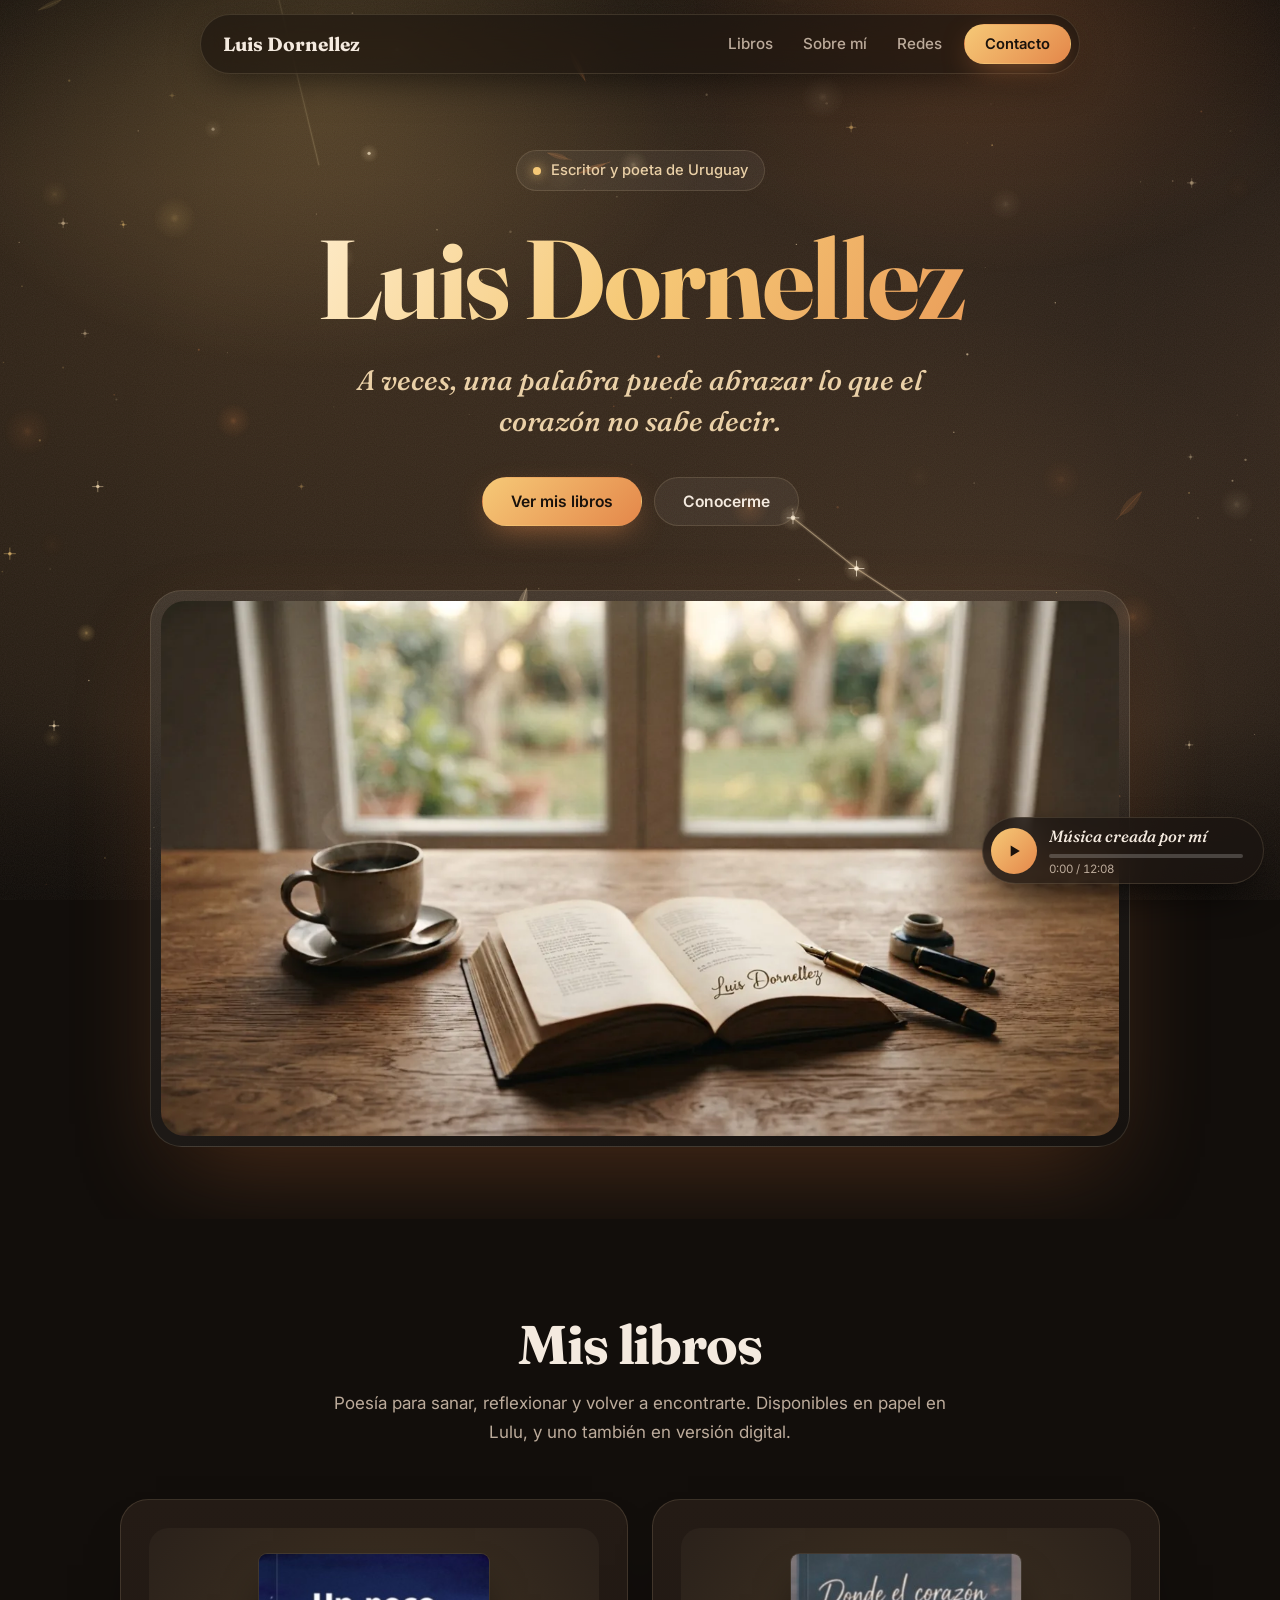
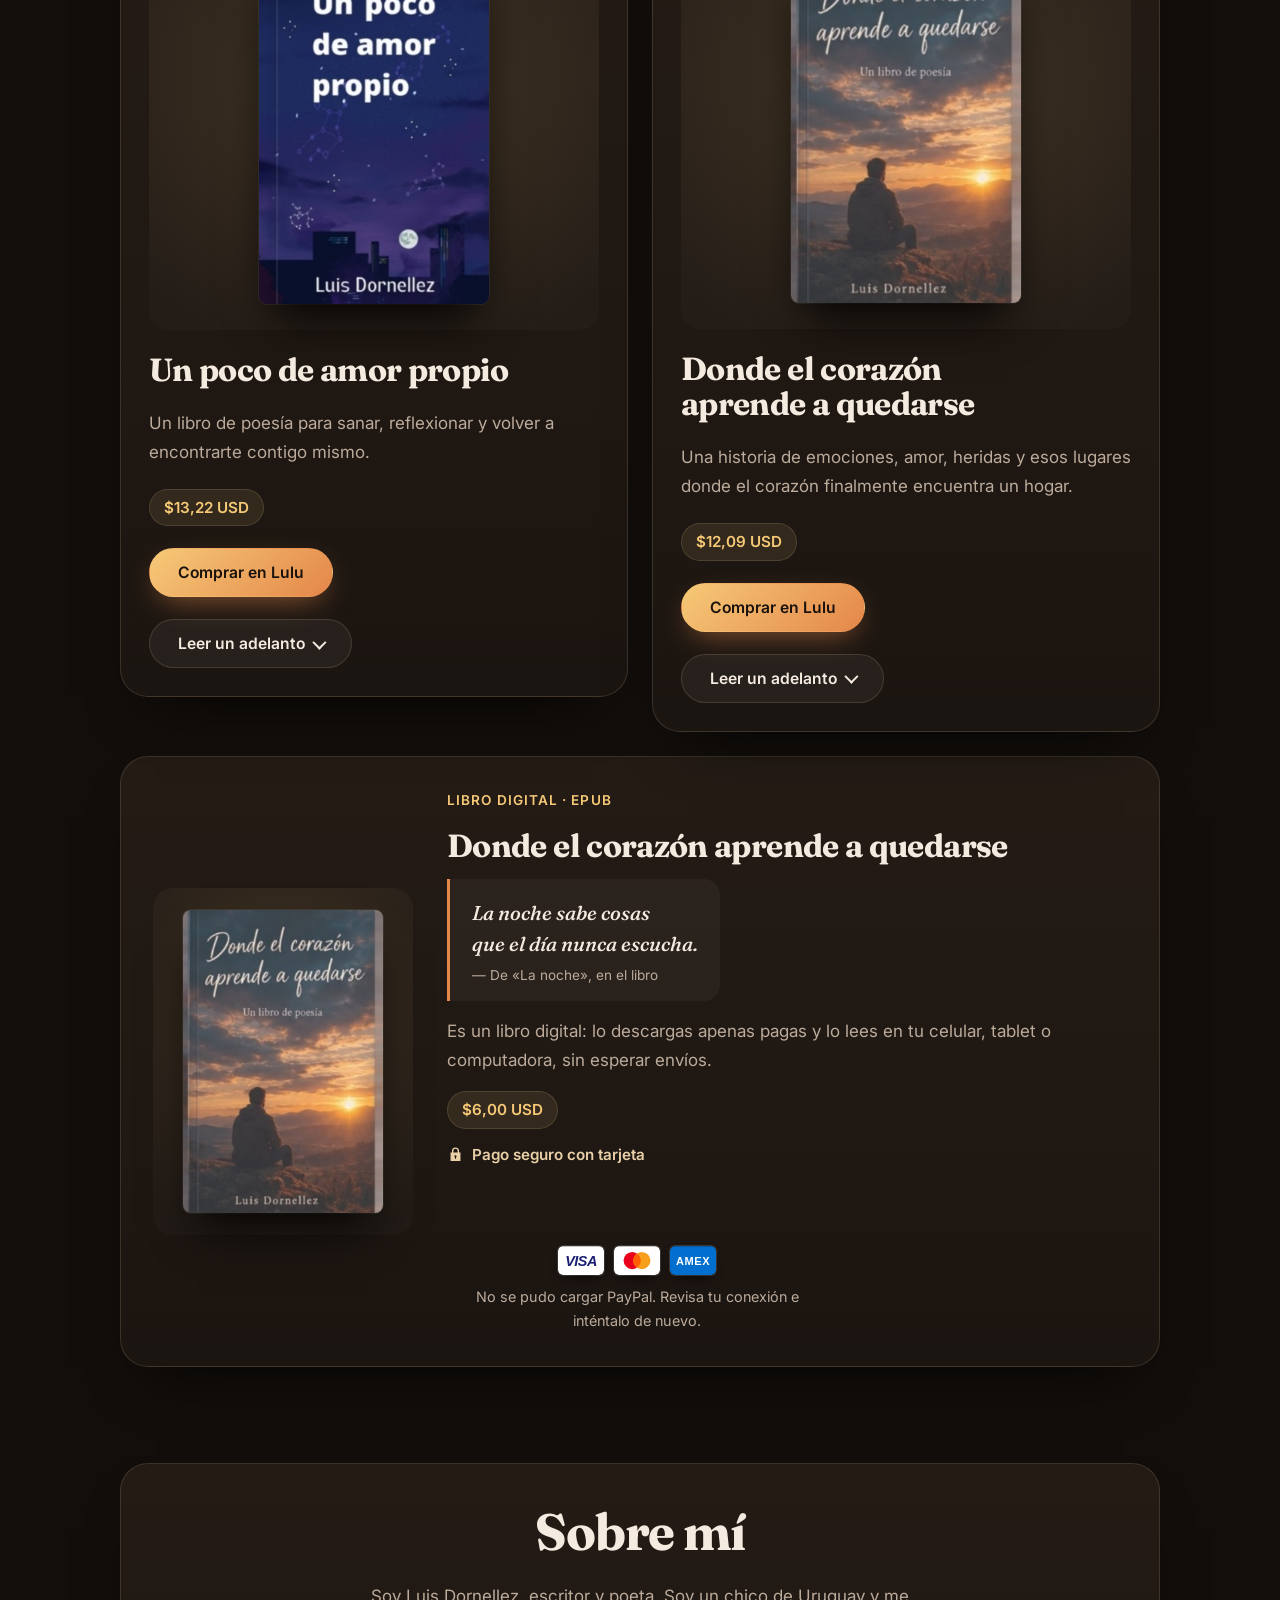
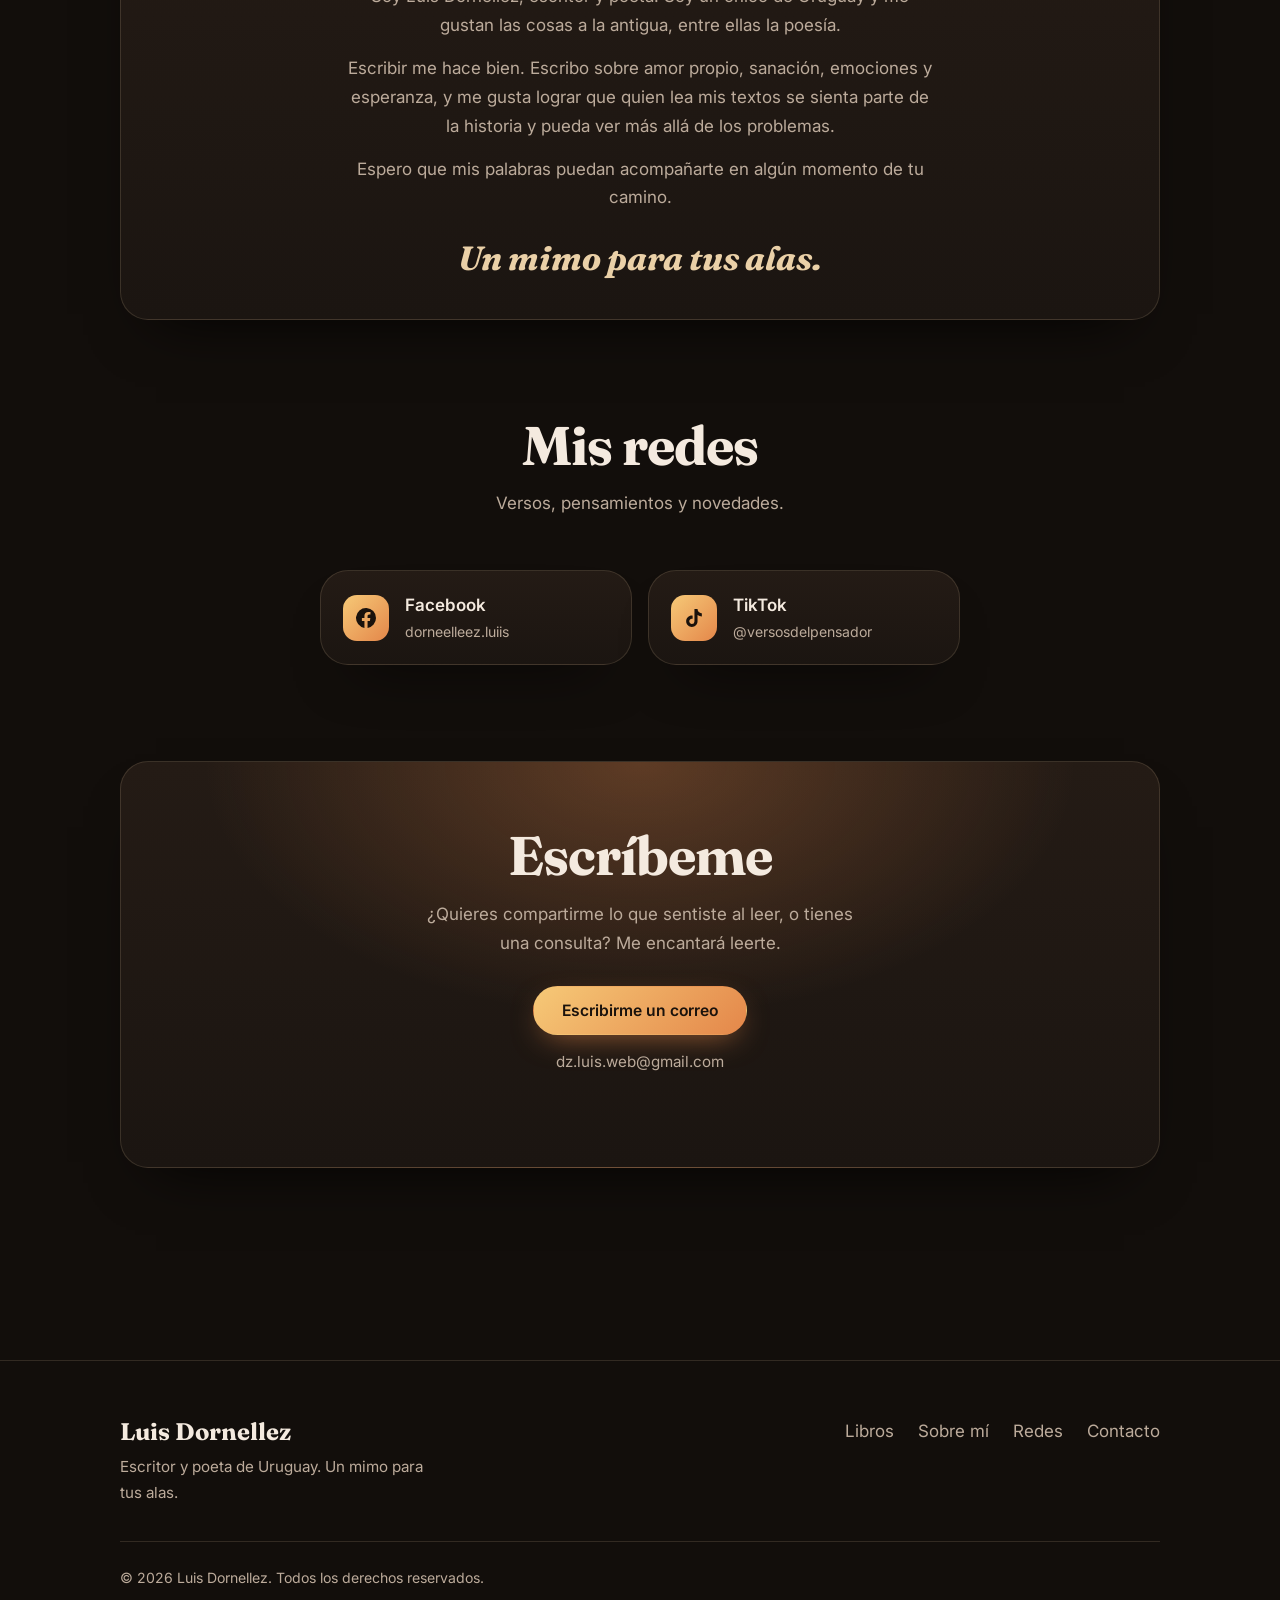
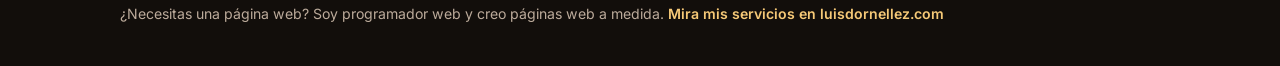
==== commit 9bce283f: "Add files via upload" ====
--- a/index.html
+++ b/index.html
@@ -204,7 +204,7 @@
 <script type="application/ld+json">
 {"@context":"https://schema.org","@graph":[
 {"@type":"WebSite","@id":"https://luisdornellez.github.io/#web","url":"https://luisdornellez.github.io/","name":"Luis Dornellez","inLanguage":"es","publisher":{"@id":"https://luisdornellez.github.io/#autor"}},
-{"@type":"Person","@id":"https://luisdornellez.github.io/#autor","name":"Luis Dornellez","jobTitle":"Escritor y poeta","url":"https://luisdornellez.github.io/","email":"elpoetik@gmail.com","nationality":{"@type":"Country","name":"Uruguay"},"sameAs":["https://www.facebook.com/dorneelleez.luiis/","https://www.tiktok.com/@versosdelpensador"]},
+{"@type":"Person","@id":"https://luisdornellez.github.io/#autor","name":"Luis Dornellez","jobTitle":"Escritor y poeta","url":"https://luisdornellez.github.io/","email":"dz.luis.web@gmail.com","nationality":{"@type":"Country","name":"Uruguay"},"sameAs":["https://www.facebook.com/dorneelleez.luiis/","https://www.tiktok.com/@versosdelpensador"]},
 {"@type":"Book","name":"Un poco de amor propio","inLanguage":"es","bookFormat":"https://schema.org/Paperback","author":{"@id":"https://luisdornellez.github.io/#autor"},"image":"https://luisdornellez.github.io/portada-un-poco-de-amor-propio.jpg","url":"https://www.lulu.com/shop/luis-dornellez/un-poco-de-amor-propio/paperback/product-je8dn5g.html?page=1&pageSize=4","offers":{"@type":"Offer","price":"13.22","priceCurrency":"USD","availability":"https://schema.org/InStock","url":"https://www.lulu.com/shop/luis-dornellez/un-poco-de-amor-propio/paperback/product-je8dn5g.html?page=1&pageSize=4"}},
 {"@type":"Book","name":"Donde el corazón aprende a quedarse","inLanguage":"es","bookFormat":"https://schema.org/Paperback","author":{"@id":"https://luisdornellez.github.io/#autor"},"image":"https://luisdornellez.github.io/portada-donde-el-corazon-aprende-a-quedarse.jpg","url":"https://www.lulu.com/shop/luis-dornellez/donde-el-coraz%C3%B3n-aprende-a-quedarse/paperback/product-rm26kr6.html?page=1&pageSize=4","offers":{"@type":"Offer","price":"12.09","priceCurrency":"USD","availability":"https://schema.org/InStock","url":"https://www.lulu.com/shop/luis-dornellez/donde-el-coraz%C3%B3n-aprende-a-quedarse/paperback/product-rm26kr6.html?page=1&pageSize=4"}}
 ]}
@@ -301,7 +301,7 @@
                 <li><strong>Android:</strong> instala <strong>Google Play Libros</strong> (gratis) y ábrelo con esa app. También sirven Lithium o Moon+ Reader.</li>
                 <li><strong>Computadora:</strong> Calibre o Thorium Reader, ambos gratis.</li>
               </ul>
-              <p class="nota">Guarda el archivo: ya es tuyo. Si tienes cualquier duda o consulta, o si algo falla, escríbeme a <a href="mailto:elpoetik@gmail.com?subject=Consulta%20sobre%20mi%20libro" style="color:var(--oro);text-decoration:underline">elpoetik@gmail.com</a> y con gusto te ayudo.</p>
+              <p class="nota">Guarda el archivo: ya es tuyo. Si tienes cualquier duda o consulta, o si algo falla, escríbeme a <a href="mailto:dz.luis.web@gmail.com?subject=Consulta%20sobre%20mi%20libro" style="color:var(--oro);text-decoration:underline">dz.luis.web@gmail.com</a> y con gusto te ayudo.</p>
             </div>
           </div>
         </article>
@@ -338,8 +338,8 @@
       <div class="card contacto">
         <h2>Escríbeme</h2>
         <p>¿Quieres compartirme lo que sentiste al leer, o tienes una consulta? Me encantará leerte.</p>
-        <a class="btn" href="mailto:elpoetik@gmail.com?subject=Hola%20Luis">Escribirme un correo</a>
-        <p class="correo">elpoetik@gmail.com</p>
+        <a class="btn" href="mailto:dz.luis.web@gmail.com?subject=Hola%20Luis">Escribirme un correo</a>
+        <p class="correo">dz.luis.web@gmail.com</p>
       </div>
     </div>
   </section>
@@ -427,7 +427,7 @@
     const resto = fin - Date.now();
     if (resto <= 0) {
       clearInterval(reloj); enlace.hidden = true; enlace.removeAttribute('href');
-      cuenta.textContent = 'Se acabó el tiempo de descarga. Escríbeme a elpoetik@gmail.com y te ayudo.';
+      cuenta.textContent = 'Se acabó el tiempo de descarga. Escríbeme a dz.luis.web@gmail.com y te ayudo.';
       return;
     }
     cuenta.textContent = 'Tiempo para descargar: ' + formato(resto);
@@ -450,9 +450,9 @@
         amount: { currency_code: MONEDA, value: PRECIO } }] }),
       onApprove: (d, a) => a.order.capture().then(det => {
         if (det.status === 'COMPLETED') { try { localStorage.setItem(CLAVE, det.id); localStorage.removeItem(CLAVE_FIN); } catch (e) {} desbloquear(true); }
-        else estado.textContent = 'El pago no se completó. Si se te cobró, escríbeme a elpoetik@gmail.com.';
+        else estado.textContent = 'El pago no se completó. Si se te cobró, escríbeme a dz.luis.web@gmail.com.';
       }),
-      onError: () => { estado.textContent = 'Hubo un problema con el pago. Inténtalo otra vez o escríbeme a elpoetik@gmail.com.'; }
+      onError: () => { estado.textContent = 'Hubo un problema con el pago. Inténtalo otra vez o escríbeme a dz.luis.web@gmail.com.'; }
     };
     // Solo el botón de tarjeta (sin el botón amarillo de PayPal)
     const tarjeta = paypal.Buttons(Object.assign({
